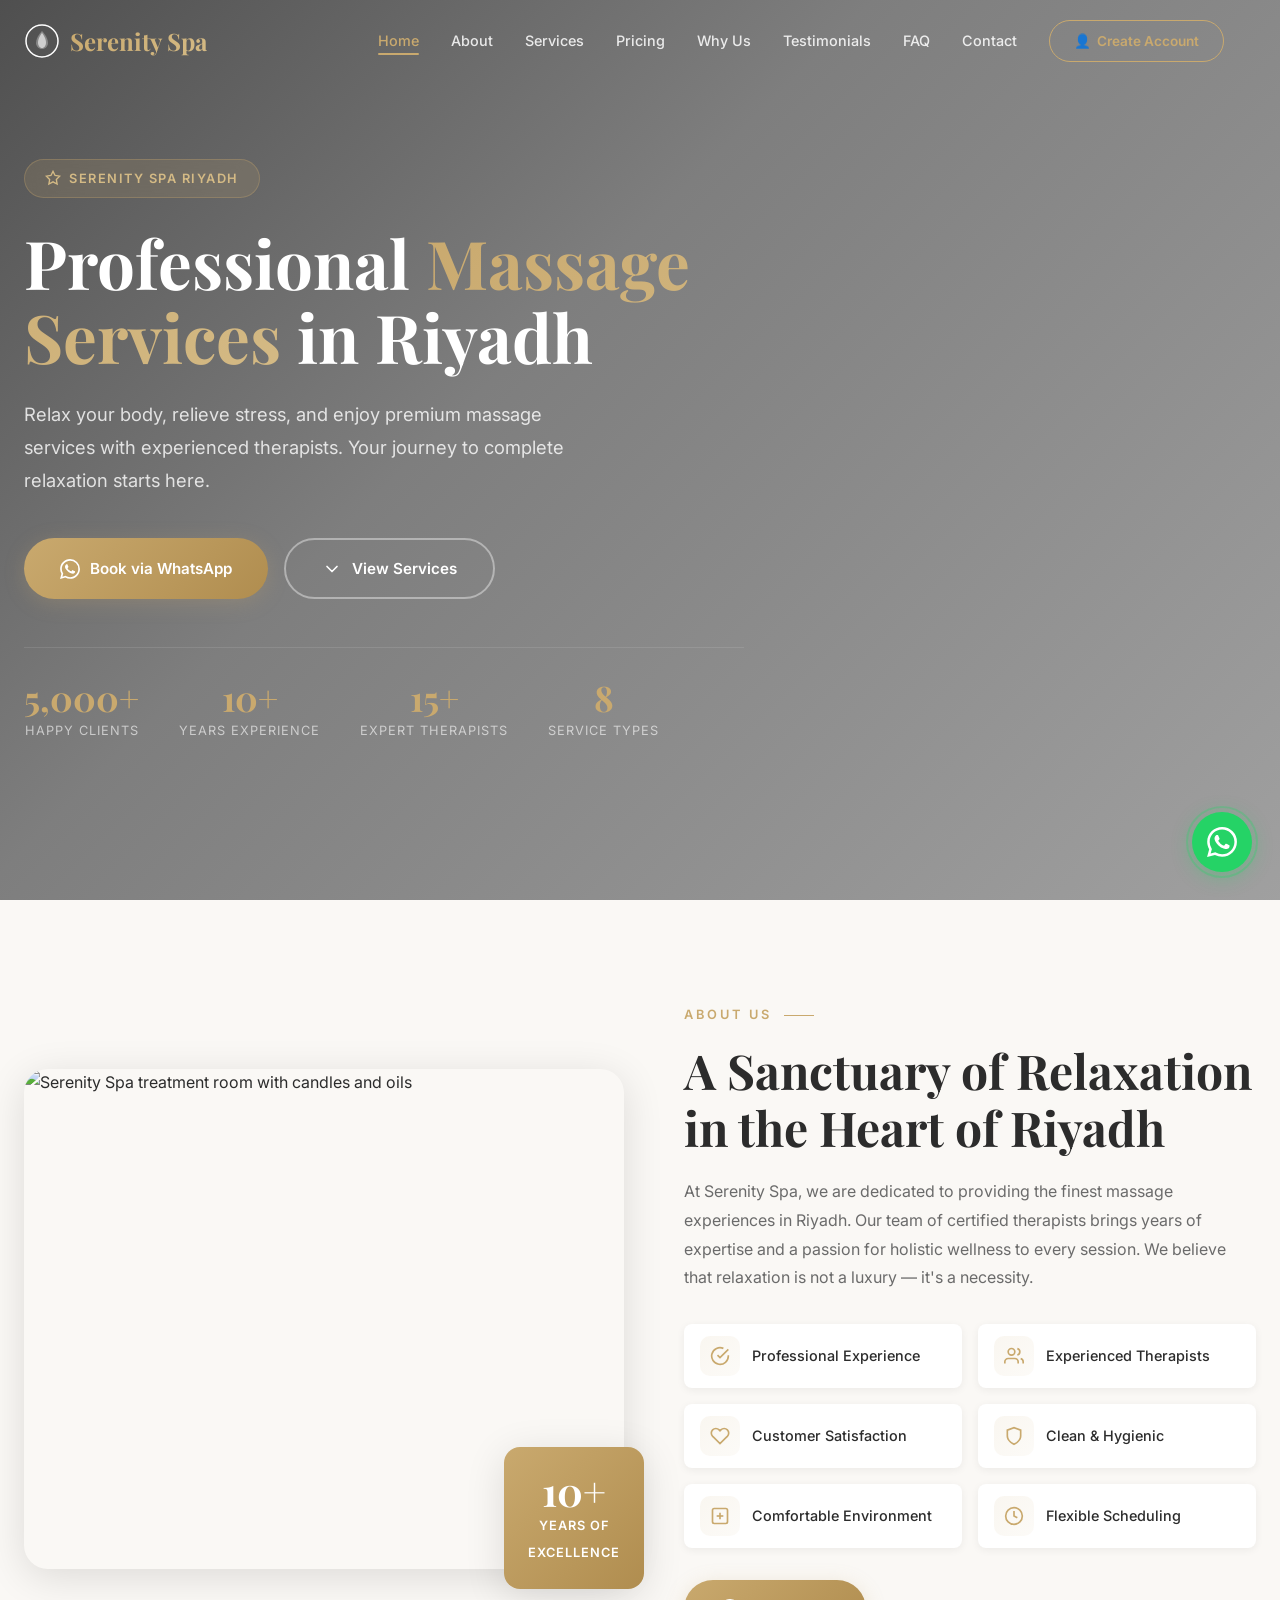
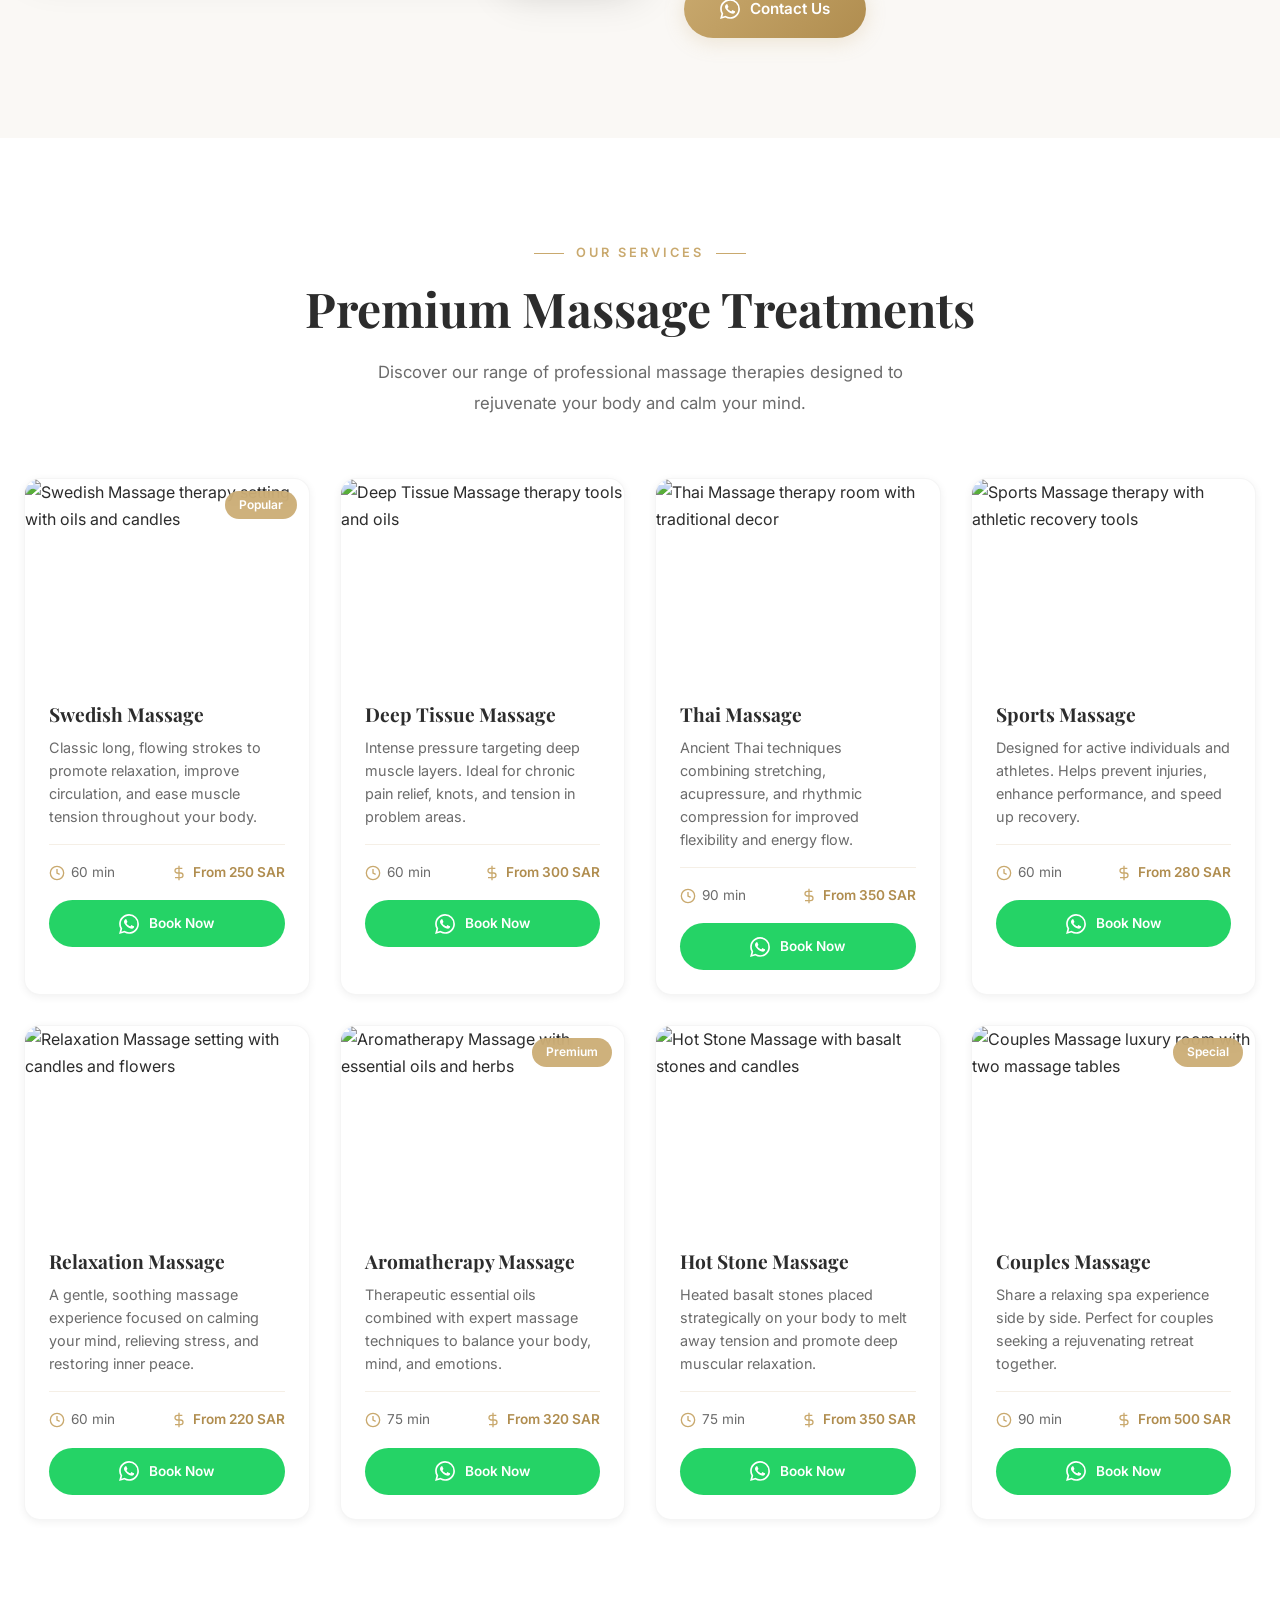
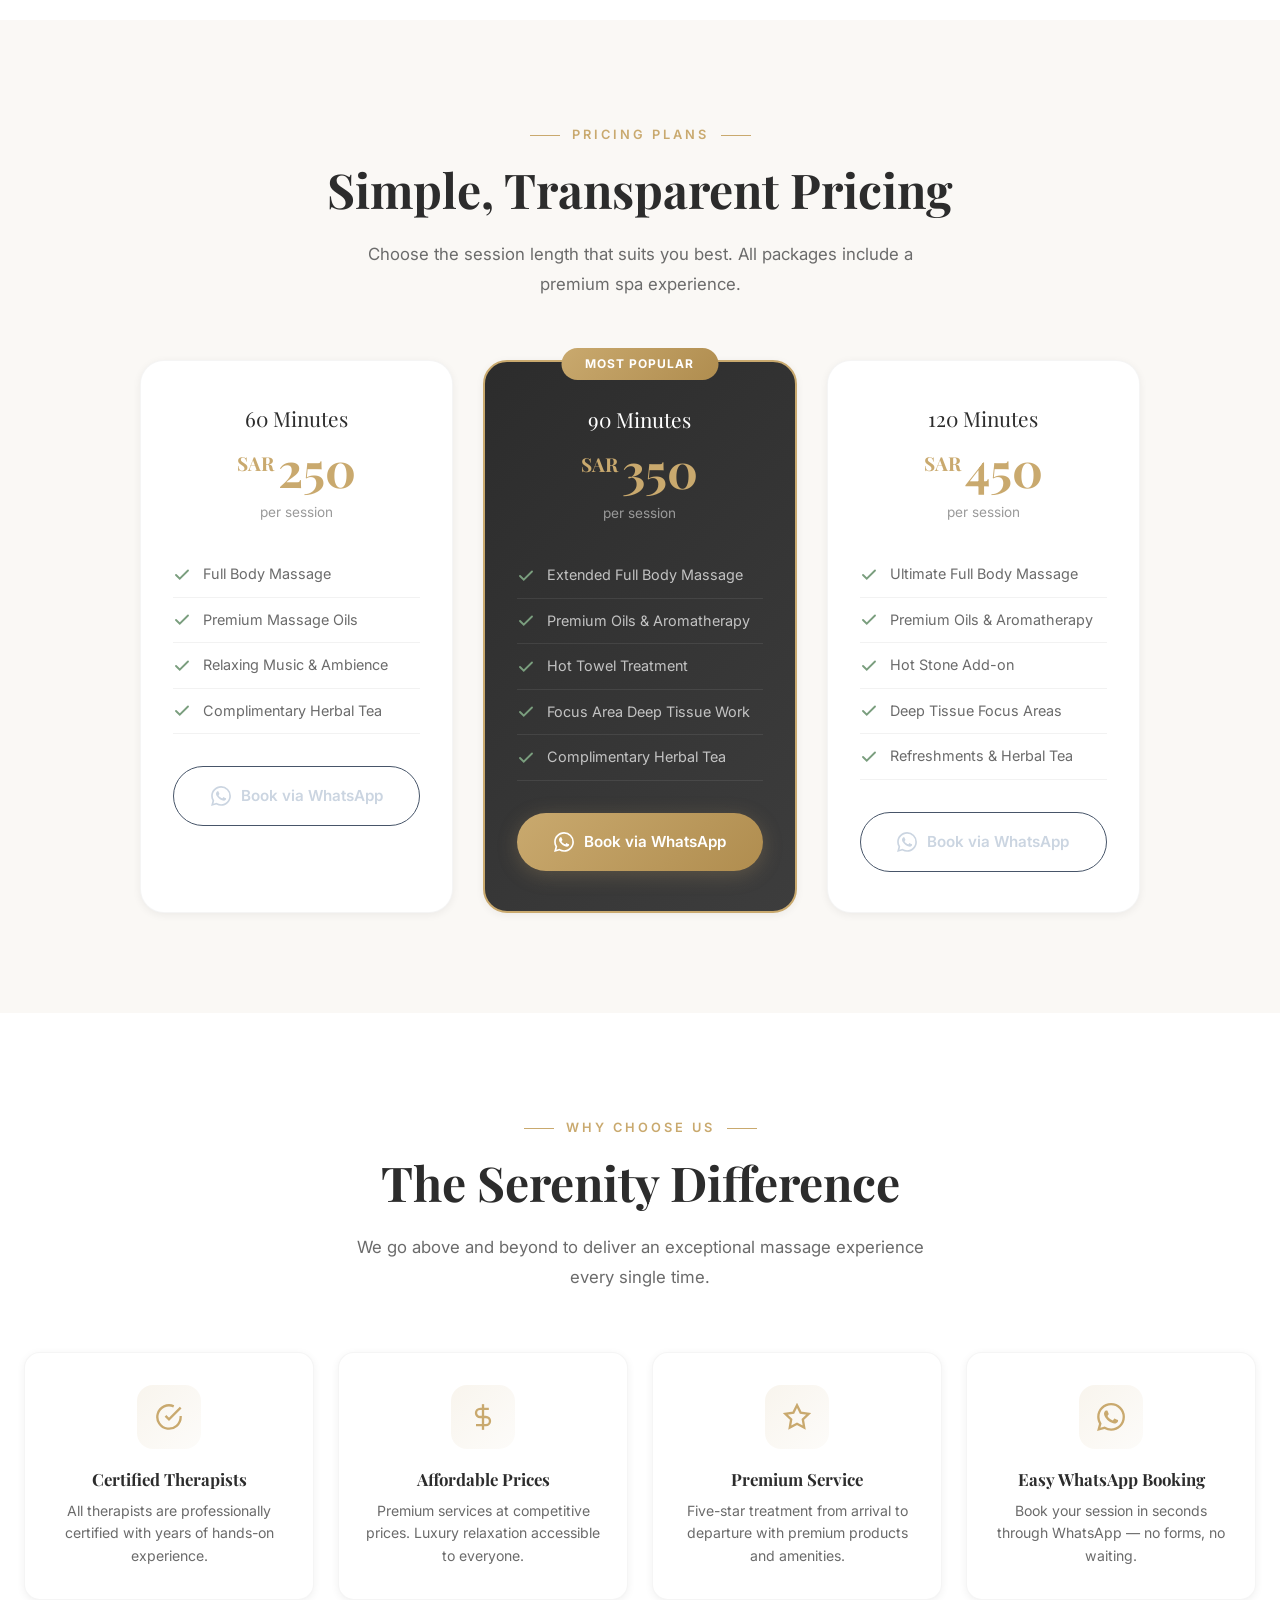
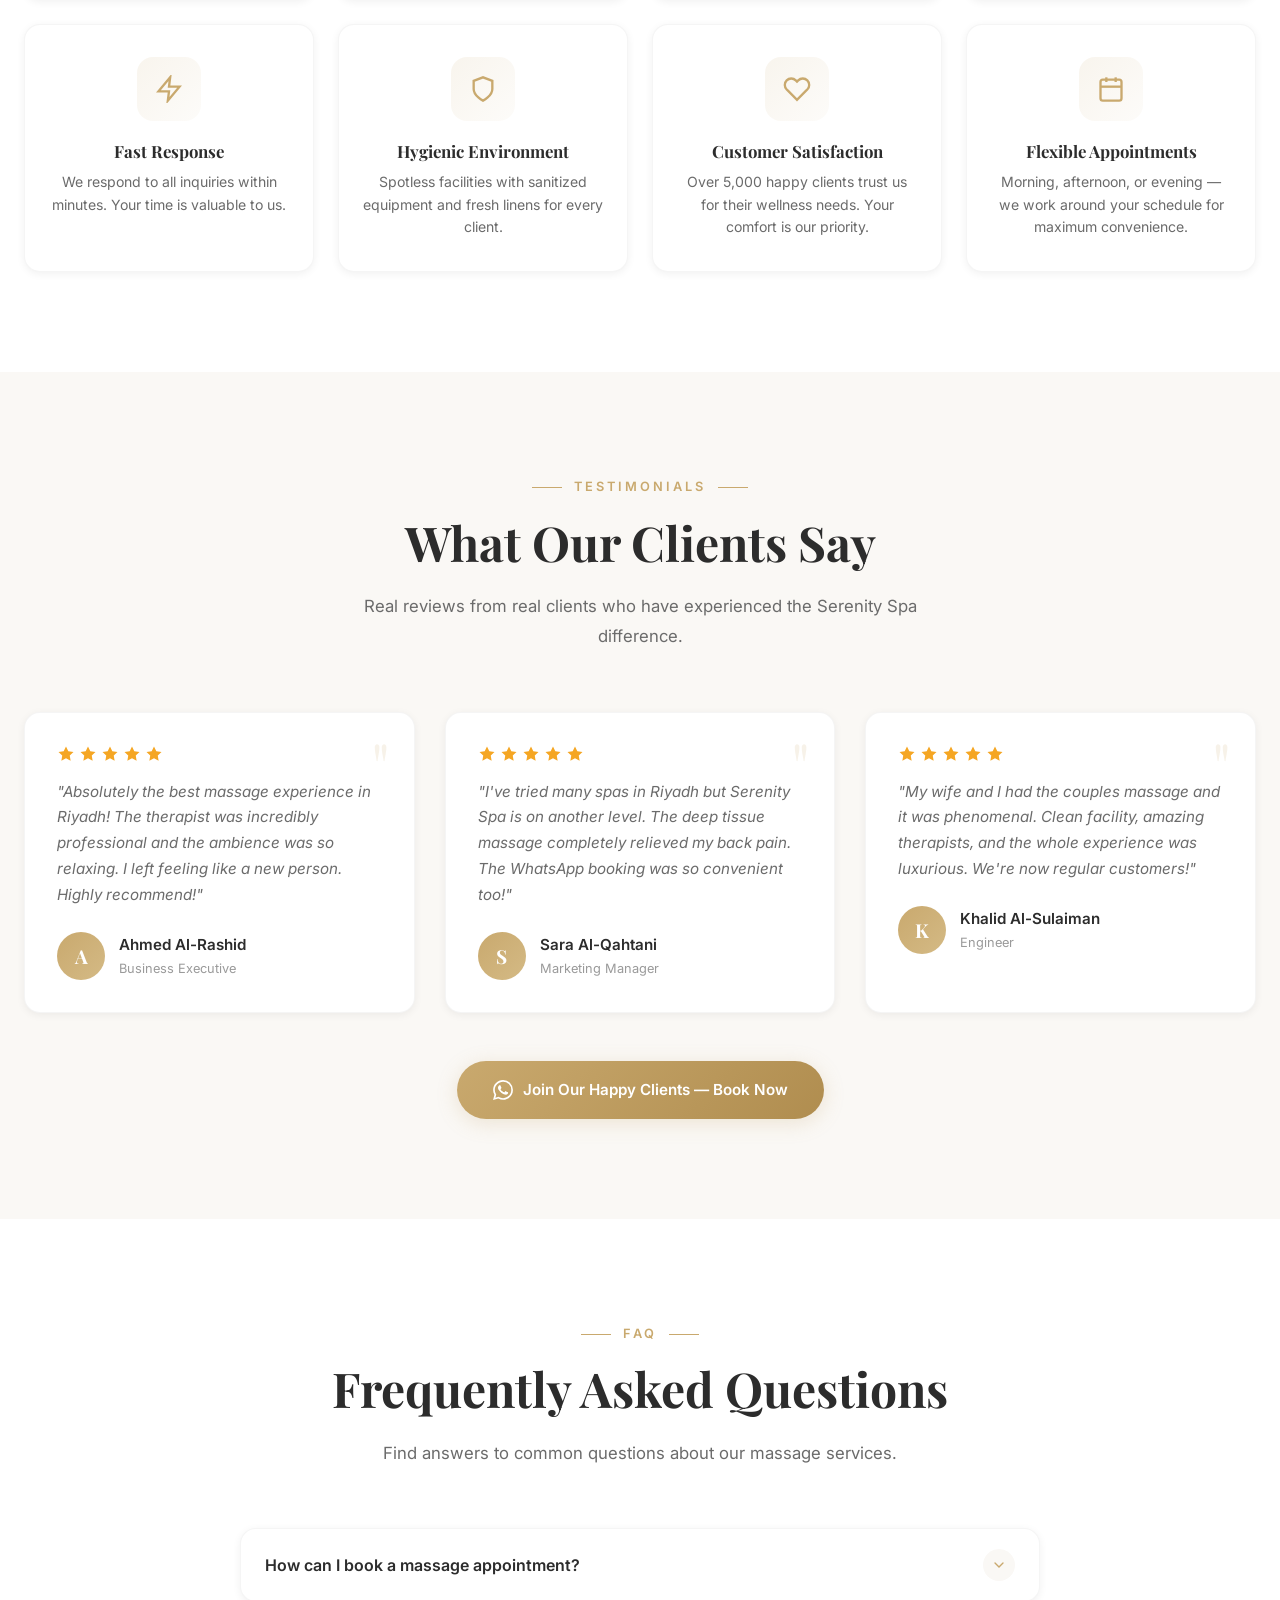
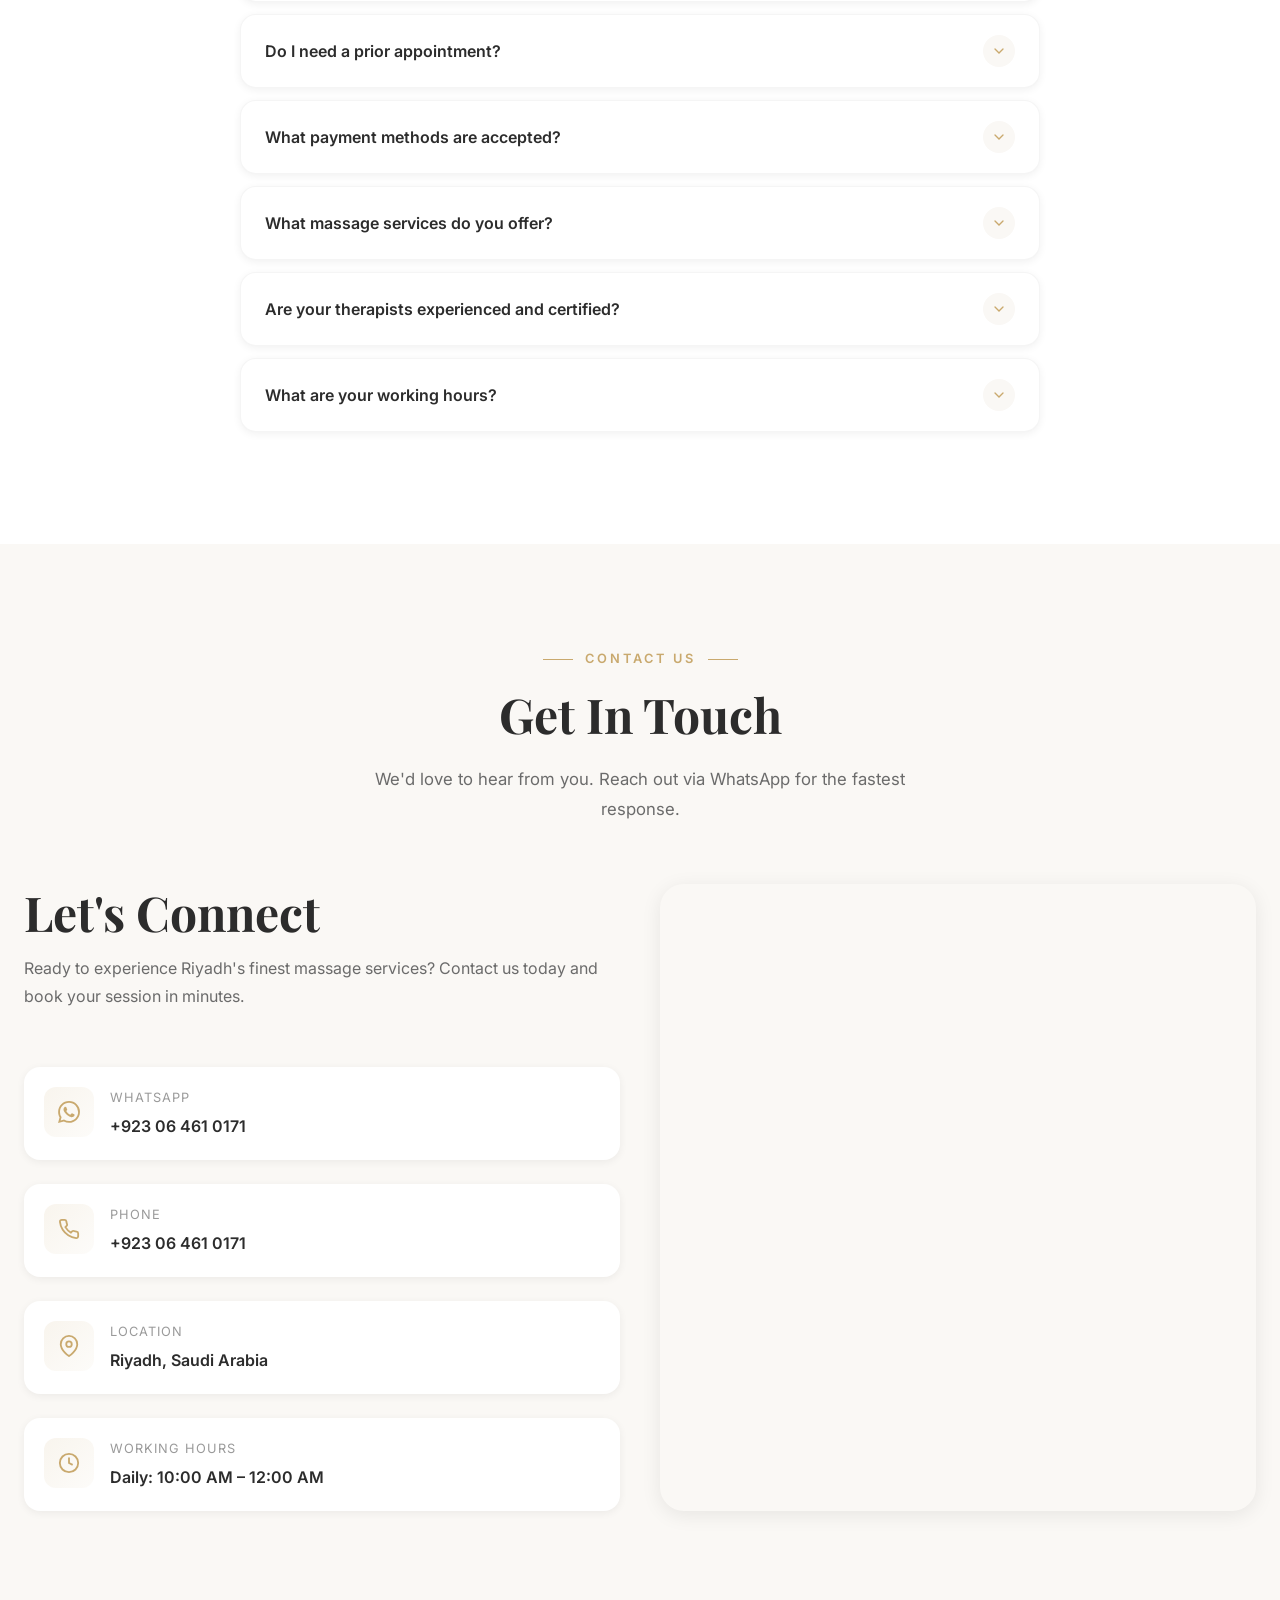
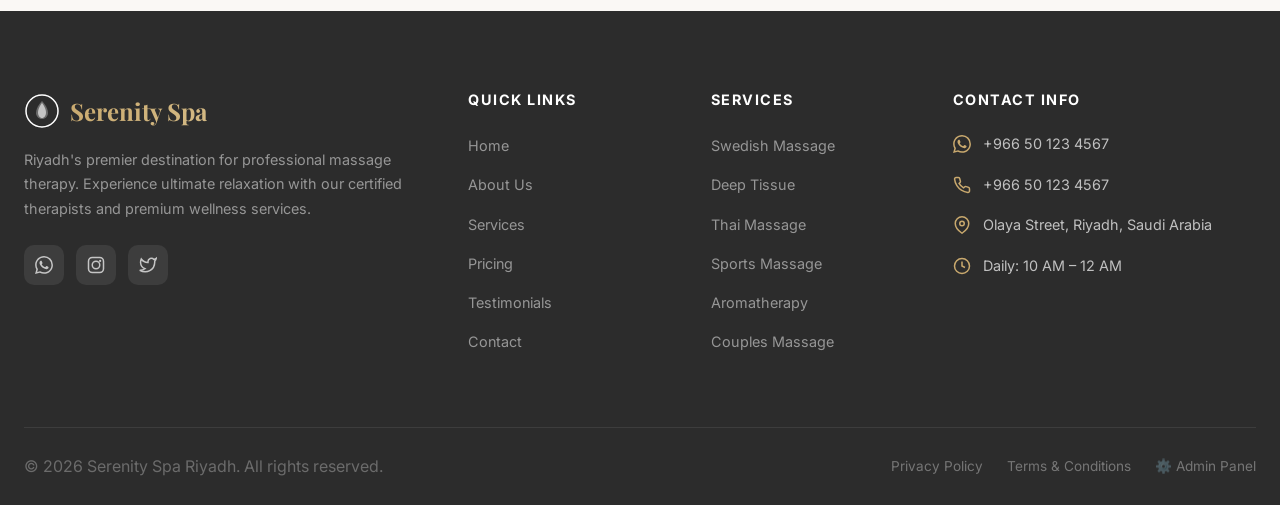
==== index.html @ c0604b89 "first upload uploading first test for testing link" ====
<!DOCTYPE html>
<html lang="en">

<head>
  <meta charset="UTF-8">
  <meta name="viewport" content="width=device-width, initial-scale=1.0">
  <meta name="description"
    content="Premium professional massage services in Riyadh, Saudi Arabia. Swedish, Deep Tissue, Thai, Sports & more. Certified therapists, hygienic environment. Book via WhatsApp today!">
  <meta name="keywords"
    content="massage Riyadh, spa Riyadh, Swedish massage, deep tissue massage, Thai massage, sports massage, relaxation massage, aromatherapy, hot stone massage, couples massage, Saudi Arabia">
  <meta name="author" content="Serenity Spa Riyadh">
  <meta name="robots" content="index, follow">

  <!-- Search Engine & Verification -->
  <meta name="google-site-verification" content="" id="gsc-meta">
  <link rel="canonical" href="https://serenityspariyadh.com/">

  <!-- Open Graph -->
  <meta property="og:title" content="Serenity Spa — Premium Massage Services in Riyadh">
  <meta property="og:description"
    content="Relax your body, relieve stress, and enjoy premium massage services with experienced therapists in Riyadh.">
  <meta property="og:type" content="website">
  <meta property="og:locale" content="en_SA">

  <title>Serenity Spa — Premium Massage Services in Riyadh, Saudi Arabia</title>

  <!-- Schema.org JSON-LD Structured Data for Local SEO -->
  <script type="application/ld+json" id="schema-json">
  {
    "@context": "https://schema.org",
    "@type": "DaySpa",
    "name": "Serenity Spa Riyadh",
    "image": "https://serenityspariyadh.com/images/hero-bg.png",
    "description": "Premium professional massage services in Riyadh, Saudi Arabia. Certified therapists, hygienic environment.",
    "address": {
      "@type": "PostalAddress",
      "addressLocality": "Riyadh",
      "addressCountry": "SA"
    },
    "geo": {
      "@type": "GeoCoordinates",
      "latitude": 24.7136,
      "longitude": 46.6753
    },
    "url": "https://serenityspariyadh.com",
    "telephone": "+966501234567",
    "priceRange": "$$",
    "openingHoursSpecification": [
      {
        "@type": "OpeningHoursSpecification",
        "dayOfWeek": ["Monday", "Tuesday", "Wednesday", "Thursday", "Friday", "Saturday", "Sunday"],
        "opens": "10:00",
        "closes": "00:00"
      }
    ]
  }
  </script>

  <!-- Fonts -->
  <link rel="preconnect" href="https://fonts.googleapis.com">
  <link rel="preconnect" href="https://fonts.gstatic.com" crossorigin>
  <link
    href="https://fonts.googleapis.com/css2?family=Inter:wght@400;500;600;700&family=Playfair+Display:wght@400;500;600;700&display=swap"
    rel="stylesheet">

  <!-- Stylesheet -->
  <link rel="stylesheet" href="styles.css">
</head>

<body>

  <!-- Side Floating Promo Banner Widget -->
  <div class="side-promo-banner" id="promo-banner" style="display: none;">
    <button class="side-promo-close" id="promo-banner-close" aria-label="Dismiss banner">&times;</button>
    <div class="side-promo-badge">🔥 Limited Offer</div>
    <p id="promo-banner-text">🎉 Special Offer: Book today and get 20% OFF on all relaxation packages!</p>
    <a href="https://wa.me/966501234567" target="_blank" rel="noopener" class="btn btn--small btn--whatsapp side-promo-cta">
      Claim Offer via WhatsApp
    </a>
  </div>

  <!-- Page Loader -->
  <div class="page-loader" aria-hidden="true">
    <div class="loader-spinner"></div>
  </div>

  <!-- Navigation -->
  <nav class="navbar" id="navbar" role="navigation" aria-label="Main navigation">
    <div class="container">
      <a href="#home" class="navbar-logo" aria-label="Serenity Spa Home">
        <svg viewBox="0 0 36 36" fill="none" xmlns="http://www.w3.org/2000/svg">
          <circle cx="18" cy="18" r="16" stroke="currentColor" stroke-width="1.5" fill="none" />
          <path d="M18 8C18 8 12 14 12 20C12 23.3 14.7 26 18 26C21.3 26 24 23.3 24 20C24 14 18 8 18 8Z"
            fill="currentColor" opacity="0.3" />
          <path d="M18 10C18 10 14 15 14 19.5C14 22.5 15.8 25 18 25C20.2 25 22 22.5 22 19.5C22 15 18 10 18 10Z"
            fill="currentColor" opacity="0.6" />
        </svg>
        <span>Serenity Spa</span>
      </a>

      <div class="navbar-overlay" id="navbar-overlay"></div>

      <ul class="navbar-menu" id="navbar-menu">
        <li><a href="#home" class="navbar-link active">Home</a></li>
        <li><a href="#about" class="navbar-link">About</a></li>
        <li><a href="#services" class="navbar-link">Services</a></li>
        <li><a href="#pricing" class="navbar-link">Pricing</a></li>
        <li><a href="#why-us" class="navbar-link">Why Us</a></li>
        <li><a href="#testimonials" class="navbar-link">Testimonials</a></li>
        <li><a href="#faq" class="navbar-link">FAQ</a></li>
        <li><a href="#contact" class="navbar-link">Contact</a></li>
        <li>
          <button class="btn btn--outline btn--small navbar-account-btn" id="account-modal-open-btn">
            👤 <span id="account-btn-label">Create Account</span>
          </button>
        </li>
        <li>
          <a href="https://wa.me/966501234567?text=Hello%2C%20I%20would%20like%20to%20book%20a%20massage%20appointment."
            class="btn btn--whatsapp btn--small navbar-cta" target="_blank" rel="noopener">
            <svg viewBox="0 0 24 24" fill="currentColor">
              <path
                d="M17.472 14.382c-.297-.149-1.758-.867-2.03-.967-.273-.099-.471-.148-.67.15-.197.297-.767.966-.94 1.164-.173.199-.347.223-.644.075-.297-.15-1.255-.463-2.39-1.475-.883-.788-1.48-1.761-1.653-2.059-.173-.297-.018-.458.13-.606.134-.133.298-.347.446-.52.149-.174.198-.298.298-.497.099-.198.05-.371-.025-.52-.075-.149-.669-1.612-.916-2.207-.242-.579-.487-.5-.669-.51-.173-.008-.371-.01-.57-.01-.198 0-.52.074-.792.372-.272.297-1.04 1.016-1.04 2.479 0 1.462 1.065 2.875 1.213 3.074.149.198 2.096 3.2 5.077 4.487.709.306 1.262.489 1.694.625.712.227 1.36.195 1.871.118.571-.085 1.758-.719 2.006-1.413.248-.694.248-1.289.173-1.413-.074-.124-.272-.198-.57-.347m-5.421 7.403h-.004a9.87 9.87 0 01-5.031-1.378l-.361-.214-3.741.982.998-3.648-.235-.374a9.86 9.86 0 01-1.51-5.26c.001-5.45 4.436-9.884 9.888-9.884 2.64 0 5.122 1.03 6.988 2.898a9.825 9.825 0 012.893 6.994c-.003 5.45-4.437 9.884-9.885 9.884m8.413-18.297A11.815 11.815 0 0012.05 0C5.495 0 .16 5.335.157 11.892c0 2.096.547 4.142 1.588 5.945L.057 24l6.305-1.654a11.882 11.882 0 005.683 1.448h.005c6.554 0 11.89-5.335 11.893-11.893a11.821 11.821 0 00-3.48-8.413z" />
            </svg>
            Book Now
          </a>
        </li>
      </ul>

      <button class="navbar-toggle" id="navbar-toggle" aria-label="Toggle menu" aria-expanded="false"
        aria-controls="navbar-menu">
        <span></span>
        <span></span>
        <span></span>
      </button>
    </div>
  </nav>

  <!-- Hero Section -->
  <section class="hero" id="home">
    <div class="hero-bg">
      <img src="images/hero-bg.png" alt="Luxurious spa treatment room with warm ambient lighting" width="1920"
        height="1080">
    </div>
    <div class="hero-overlay"></div>
    <div class="container">
      <div class="hero-content">
        <div class="hero-badge">
          <svg viewBox="0 0 24 24" fill="none" stroke="currentColor" stroke-width="2">
            <path
              d="M12 2L15.09 8.26L22 9.27L17 14.14L18.18 21.02L12 17.77L5.82 21.02L7 14.14L2 9.27L8.91 8.26L12 2Z" />
          </svg>
          Riyadh's Premium Spa Experience
        </div>
        <h1 class="hero-title">Professional <span>Massage Services</span> in Riyadh</h1>
        <p class="hero-description">Relax your body, relieve stress, and enjoy premium massage services with experienced
          therapists. Your journey to complete relaxation starts here.</p>
        <div class="hero-buttons">
          <a href="https://wa.me/923064610171?text=Hello%2C%20I%20would%20like%20to%20book%20a%20massage%20appointment."
            class="btn btn--primary" target="_blank" rel="noopener">
            <svg viewBox="0 0 24 24" fill="currentColor">
              <path
                d="M17.472 14.382c-.297-.149-1.758-.867-2.03-.967-.273-.099-.471-.148-.67.15-.197.297-.767.966-.94 1.164-.173.199-.347.223-.644.075-.297-.15-1.255-.463-2.39-1.475-.883-.788-1.48-1.761-1.653-2.059-.173-.297-.018-.458.13-.606.134-.133.298-.347.446-.52.149-.174.198-.298.298-.497.099-.198.05-.371-.025-.52-.075-.149-.669-1.612-.916-2.207-.242-.579-.487-.5-.669-.51-.173-.008-.371-.01-.57-.01-.198 0-.52.074-.792.372-.272.297-1.04 1.016-1.04 2.479 0 1.462 1.065 2.875 1.213 3.074.149.198 2.096 3.2 5.077 4.487.709.306 1.262.489 1.694.625.712.227 1.36.195 1.871.118.571-.085 1.758-.719 2.006-1.413.248-.694.248-1.289.173-1.413-.074-.124-.272-.198-.57-.347m-5.421 7.403h-.004a9.87 9.87 0 01-5.031-1.378l-.361-.214-3.741.982.998-3.648-.235-.374a9.86 9.86 0 01-1.51-5.26c.001-5.45 4.436-9.884 9.888-9.884 2.64 0 5.122 1.03 6.988 2.898a9.825 9.825 0 012.893 6.994c-.003 5.45-4.437 9.884-9.885 9.884m8.413-18.297A11.815 11.815 0 0012.05 0C5.495 0 .16 5.335.157 11.892c0 2.096.547 4.142 1.588 5.945L.057 24l6.305-1.654a11.882 11.882 0 005.683 1.448h.005c6.554 0 11.89-5.335 11.893-11.893a11.821 11.821 0 00-3.48-8.413z" />
            </svg>
            Book via WhatsApp
          </a>
          <a href="#services" class="btn btn--secondary">
            <svg viewBox="0 0 24 24" fill="none" stroke="currentColor" stroke-width="2" stroke-linecap="round"
              stroke-linejoin="round">
              <polyline points="6 9 12 15 18 9" />
            </svg>
            View Services
          </a>
        </div>
        <div class="hero-stats">
          <div class="hero-stat">
            <div class="hero-stat-number" data-target="5000" data-suffix="+">0</div>
            <div class="hero-stat-label">Happy Clients</div>
          </div>
          <div class="hero-stat">
            <div class="hero-stat-number" data-target="10" data-suffix="+">0</div>
            <div class="hero-stat-label">Years Experience</div>
          </div>
          <div class="hero-stat">
            <div class="hero-stat-number" data-target="15" data-suffix="+">0</div>
            <div class="hero-stat-label">Expert Therapists</div>
          </div>
          <div class="hero-stat">
            <div class="hero-stat-number" data-target="8" data-suffix="">0</div>
            <div class="hero-stat-label">Service Types</div>
          </div>
        </div>
      </div>
    </div>
  </section>

  <!-- About Section -->
  <section class="section section--cream" id="about">
    <div class="container">
      <div class="about-grid">
        <div class="about-image-wrapper reveal-left">
          <div class="about-image">
            <img src="images/about.png" alt="Serenity Spa treatment room with candles and oils" width="600" height="500"
              loading="lazy">
          </div>
          <div class="about-experience-badge">
            <span class="number">10+</span>
            <span class="text">Years of<br>Excellence</span>
          </div>
        </div>
        <div class="about-content reveal-right">
          <span class="section-label">About Us</span>
          <h2 class="section-title">A Sanctuary of Relaxation in the Heart of Riyadh</h2>
          <p class="about-text">At Serenity Spa, we are dedicated to providing the finest massage experiences in Riyadh.
            Our team of certified therapists brings years of expertise and a passion for holistic wellness to every
            session. We believe that relaxation is not a luxury — it's a necessity.</p>
          <div class="about-features">
            <div class="about-feature">
              <div class="about-feature-icon">
                <svg viewBox="0 0 24 24" fill="none" stroke="currentColor" stroke-width="2">
                  <path d="M22 11.08V12a10 10 0 11-5.93-9.14" />
                  <polyline points="22 4 12 14.01 9 11.01" />
                </svg>
              </div>
              <span>Professional Experience</span>
            </div>
            <div class="about-feature">
              <div class="about-feature-icon">
                <svg viewBox="0 0 24 24" fill="none" stroke="currentColor" stroke-width="2">
                  <path d="M17 21v-2a4 4 0 00-4-4H5a4 4 0 00-4 4v2" />
                  <circle cx="9" cy="7" r="4" />
                  <path d="M23 21v-2a4 4 0 00-3-3.87" />
                  <path d="M16 3.13a4 4 0 010 7.75" />
                </svg>
              </div>
              <span>Experienced Therapists</span>
            </div>
            <div class="about-feature">
              <div class="about-feature-icon">
                <svg viewBox="0 0 24 24" fill="none" stroke="currentColor" stroke-width="2">
                  <path
                    d="M20.84 4.61a5.5 5.5 0 00-7.78 0L12 5.67l-1.06-1.06a5.5 5.5 0 00-7.78 7.78l1.06 1.06L12 21.23l7.78-7.78 1.06-1.06a5.5 5.5 0 000-7.78z" />
                </svg>
              </div>
              <span>Customer Satisfaction</span>
            </div>
            <div class="about-feature">
              <div class="about-feature-icon">
                <svg viewBox="0 0 24 24" fill="none" stroke="currentColor" stroke-width="2">
                  <path d="M12 22s8-4 8-10V5l-8-3-8 3v7c0 6 8 10 8 10z" />
                </svg>
              </div>
              <span>Clean & Hygienic</span>
            </div>
            <div class="about-feature">
              <div class="about-feature-icon">
                <svg viewBox="0 0 24 24" fill="none" stroke="currentColor" stroke-width="2">
                  <rect x="3" y="3" width="18" height="18" rx="2" />
                  <path d="M12 8v8" />
                  <path d="M8 12h8" />
                </svg>
              </div>
              <span>Comfortable Environment</span>
            </div>
            <div class="about-feature">
              <div class="about-feature-icon">
                <svg viewBox="0 0 24 24" fill="none" stroke="currentColor" stroke-width="2">
                  <circle cx="12" cy="12" r="10" />
                  <polyline points="12 6 12 12 16 14" />
                </svg>
              </div>
              <span>Flexible Scheduling</span>
            </div>
          </div>
          <a href="https://wa.me/923064610171?text=Hello%2C%20I%20would%20like%20to%20learn%20more%20about%20your%20services."
            class="btn btn--primary" target="_blank" rel="noopener">
            <svg viewBox="0 0 24 24" fill="currentColor">
              <path
                d="M17.472 14.382c-.297-.149-1.758-.867-2.03-.967-.273-.099-.471-.148-.67.15-.197.297-.767.966-.94 1.164-.173.199-.347.223-.644.075-.297-.15-1.255-.463-2.39-1.475-.883-.788-1.48-1.761-1.653-2.059-.173-.297-.018-.458.13-.606.134-.133.298-.347.446-.52.149-.174.198-.298.298-.497.099-.198.05-.371-.025-.52-.075-.149-.669-1.612-.916-2.207-.242-.579-.487-.5-.669-.51-.173-.008-.371-.01-.57-.01-.198 0-.52.074-.792.372-.272.297-1.04 1.016-1.04 2.479 0 1.462 1.065 2.875 1.213 3.074.149.198 2.096 3.2 5.077 4.487.709.306 1.262.489 1.694.625.712.227 1.36.195 1.871.118.571-.085 1.758-.719 2.006-1.413.248-.694.248-1.289.173-1.413-.074-.124-.272-.198-.57-.347m-5.421 7.403h-.004a9.87 9.87 0 01-5.031-1.378l-.361-.214-3.741.982.998-3.648-.235-.374a9.86 9.86 0 01-1.51-5.26c.001-5.45 4.436-9.884 9.888-9.884 2.64 0 5.122 1.03 6.988 2.898a9.825 9.825 0 012.893 6.994c-.003 5.45-4.437 9.884-9.885 9.884m8.413-18.297A11.815 11.815 0 0012.05 0C5.495 0 .16 5.335.157 11.892c0 2.096.547 4.142 1.588 5.945L.057 24l6.305-1.654a11.882 11.882 0 005.683 1.448h.005c6.554 0 11.89-5.335 11.893-11.893a11.821 11.821 0 00-3.48-8.413z" />
            </svg>
            Contact Us
          </a>
        </div>
      </div>
    </div>
  </section>

  <!-- Services Section -->
  <section class="section" id="services">
    <div class="container">
      <div class="section-header reveal">
        <span class="section-label">Our Services</span>
        <h2 class="section-title">Premium Massage Treatments</h2>
        <p class="section-subtitle">Discover our range of professional massage therapies designed to rejuvenate your
          body and calm your mind.</p>
      </div>

      <div class="services-grid">
        <!-- Swedish Massage -->
        <div class="service-card reveal" data-delay="0">
          <div class="service-card-image">
            <img src="images/swedish.png" alt="Swedish Massage therapy setting with oils and candles" width="400"
              height="200" loading="lazy" data-service-img="swedish">
            <span class="service-card-badge">Popular</span>
          </div>
          <div class="service-card-body">
            <h3 class="service-card-title">Swedish Massage</h3>
            <p class="service-card-desc">Classic long, flowing strokes to promote relaxation, improve circulation, and
              ease muscle tension throughout your body.</p>
            <div class="service-card-meta">
              <span class="service-card-duration">
                <svg viewBox="0 0 24 24" fill="none" stroke="currentColor" stroke-width="2">
                  <circle cx="12" cy="12" r="10" />
                  <polyline points="12 6 12 12 16 14" />
                </svg>
                60 min
              </span>
              <span class="service-card-price">
                <svg viewBox="0 0 24 24" fill="none" stroke="currentColor" stroke-width="2">
                  <line x1="12" y1="1" x2="12" y2="23" />
                  <path d="M17 5H9.5a3.5 3.5 0 000 7h5a3.5 3.5 0 010 7H6" />
                </svg>
                From 250 SAR
              </span>
            </div>
            <a href="https://wa.me/923064610171?text=Hello%2C%20I%20would%20like%20to%20book%20a%20Swedish%20Massage."
              class="btn btn--whatsapp btn--small" target="_blank" rel="noopener">
              <svg viewBox="0 0 24 24" fill="currentColor" width="18" height="18">
                <path
                  d="M17.472 14.382c-.297-.149-1.758-.867-2.03-.967-.273-.099-.471-.148-.67.15-.197.297-.767.966-.94 1.164-.173.199-.347.223-.644.075-.297-.15-1.255-.463-2.39-1.475-.883-.788-1.48-1.761-1.653-2.059-.173-.297-.018-.458.13-.606.134-.133.298-.347.446-.52.149-.174.198-.298.298-.497.099-.198.05-.371-.025-.52-.075-.149-.669-1.612-.916-2.207-.242-.579-.487-.5-.669-.51-.173-.008-.371-.01-.57-.01-.198 0-.52.074-.792.372-.272.297-1.04 1.016-1.04 2.479 0 1.462 1.065 2.875 1.213 3.074.149.198 2.096 3.2 5.077 4.487.709.306 1.262.489 1.694.625.712.227 1.36.195 1.871.118.571-.085 1.758-.719 2.006-1.413.248-.694.248-1.289.173-1.413-.074-.124-.272-.198-.57-.347m-5.421 7.403h-.004a9.87 9.87 0 01-5.031-1.378l-.361-.214-3.741.982.998-3.648-.235-.374a9.86 9.86 0 01-1.51-5.26c.001-5.45 4.436-9.884 9.888-9.884 2.64 0 5.122 1.03 6.988 2.898a9.825 9.825 0 012.893 6.994c-.003 5.45-4.437 9.884-9.885 9.884m8.413-18.297A11.815 11.815 0 0012.05 0C5.495 0 .16 5.335.157 11.892c0 2.096.547 4.142 1.588 5.945L.057 24l6.305-1.654a11.882 11.882 0 005.683 1.448h.005c6.554 0 11.89-5.335 11.893-11.893a11.821 11.821 0 00-3.48-8.413z" />
              </svg>
              Book Now
            </a>
          </div>
        </div>

        <!-- Deep Tissue Massage -->
        <div class="service-card reveal" data-delay="100">
          <div class="service-card-image">
            <img src="images/deep-tissue.png" alt="Deep Tissue Massage therapy tools and oils" width="400" height="200"
              loading="lazy" data-service-img="deeptissue">
          </div>
          <div class="service-card-body">
            <h3 class="service-card-title">Deep Tissue Massage</h3>
            <p class="service-card-desc">Intense pressure targeting deep muscle layers. Ideal for chronic pain relief,
              knots, and tension in problem areas.</p>
            <div class="service-card-meta">
              <span class="service-card-duration">
                <svg viewBox="0 0 24 24" fill="none" stroke="currentColor" stroke-width="2">
                  <circle cx="12" cy="12" r="10" />
                  <polyline points="12 6 12 12 16 14" />
                </svg>
                60 min
              </span>
              <span class="service-card-price">
                <svg viewBox="0 0 24 24" fill="none" stroke="currentColor" stroke-width="2">
                  <line x1="12" y1="1" x2="12" y2="23" />
                  <path d="M17 5H9.5a3.5 3.5 0 000 7h5a3.5 3.5 0 010 7H6" />
                </svg>
                From 300 SAR
              </span>
            </div>
            <a href="https://wa.me/923064610171?text=Hello%2C%20I%20would%20like%20to%20book%20a%20Deep%20Tissue%20Massage."
              class="btn btn--whatsapp btn--small" target="_blank" rel="noopener">
              <svg viewBox="0 0 24 24" fill="currentColor">
                <path
                  d="M17.472 14.382c-.297-.149-1.758-.867-2.03-.967-.273-.099-.471-.148-.67.15-.197.297-.767.966-.94 1.164-.173.199-.347.223-.644.075-.297-.15-1.255-.463-2.39-1.475-.883-.788-1.48-1.761-1.653-2.059-.173-.297-.018-.458.13-.606.134-.133.298-.347.446-.52.149-.174.198-.298.298-.497.099-.198.05-.371-.025-.52-.075-.149-.669-1.612-.916-2.207-.242-.579-.487-.5-.669-.51-.173-.008-.371-.01-.57-.01-.198 0-.52.074-.792.372-.272.297-1.04 1.016-1.04 2.479 0 1.462 1.065 2.875 1.213 3.074.149.198 2.096 3.2 5.077 4.487.709.306 1.262.489 1.694.625.712.227 1.36.195 1.871.118.571-.085 1.758-.719 2.006-1.413.248-.694.248-1.289.173-1.413-.074-.124-.272-.198-.57-.347m-5.421 7.403h-.004a9.87 9.87 0 01-5.031-1.378l-.361-.214-3.741.982.998-3.648-.235-.374a9.86 9.86 0 01-1.51-5.26c.001-5.45 4.436-9.884 9.888-9.884 2.64 0 5.122 1.03 6.988 2.898a9.825 9.825 0 012.893 6.994c-.003 5.45-4.437 9.884-9.885 9.884m8.413-18.297A11.815 11.815 0 0012.05 0C5.495 0 .16 5.335.157 11.892c0 2.096.547 4.142 1.588 5.945L.057 24l6.305-1.654a11.882 11.882 0 005.683 1.448h.005c6.554 0 11.89-5.335 11.893-11.893a11.821 11.821 0 00-3.48-8.413z" />
              </svg>
              Book Now
            </a>
          </div>
        </div>

        <!-- Thai Massage -->
        <div class="service-card reveal" data-delay="200">
          <div class="service-card-image">
            <img src="images/thai.png" alt="Thai Massage therapy room with traditional decor" width="400" height="200"
              loading="lazy" data-service-img="thai">
          </div>
          <div class="service-card-body">
            <h3 class="service-card-title">Thai Massage</h3>
            <p class="service-card-desc">Ancient Thai techniques combining stretching, acupressure, and rhythmic
              compression for improved flexibility and energy flow.</p>
            <div class="service-card-meta">
              <span class="service-card-duration">
                <svg viewBox="0 0 24 24" fill="none" stroke="currentColor" stroke-width="2">
                  <circle cx="12" cy="12" r="10" />
                  <polyline points="12 6 12 12 16 14" />
                </svg>
                90 min
              </span>
              <span class="service-card-price">
                <svg viewBox="0 0 24 24" fill="none" stroke="currentColor" stroke-width="2">
                  <line x1="12" y1="1" x2="12" y2="23" />
                  <path d="M17 5H9.5a3.5 3.5 0 000 7h5a3.5 3.5 0 010 7H6" />
                </svg>
                From 350 SAR
              </span>
            </div>
            <a href="https://wa.me/923064610171?text=Hello%2C%20I%20would%20like%20to%20book%20a%20Thai%20Massage."
              class="btn btn--whatsapp btn--small" target="_blank" rel="noopener">
              <svg viewBox="0 0 24 24" fill="currentColor">
                <path
                  d="M17.472 14.382c-.297-.149-1.758-.867-2.03-.967-.273-.099-.471-.148-.67.15-.197.297-.767.966-.94 1.164-.173.199-.347.223-.644.075-.297-.15-1.255-.463-2.39-1.475-.883-.788-1.48-1.761-1.653-2.059-.173-.297-.018-.458.13-.606.134-.133.298-.347.446-.52.149-.174.198-.298.298-.497.099-.198.05-.371-.025-.52-.075-.149-.669-1.612-.916-2.207-.242-.579-.487-.5-.669-.51-.173-.008-.371-.01-.57-.01-.198 0-.52.074-.792.372-.272.297-1.04 1.016-1.04 2.479 0 1.462 1.065 2.875 1.213 3.074.149.198 2.096 3.2 5.077 4.487.709.306 1.262.489 1.694.625.712.227 1.36.195 1.871.118.571-.085 1.758-.719 2.006-1.413.248-.694.248-1.289.173-1.413-.074-.124-.272-.198-.57-.347m-5.421 7.403h-.004a9.87 9.87 0 01-5.031-1.378l-.361-.214-3.741.982.998-3.648-.235-.374a9.86 9.86 0 01-1.51-5.26c.001-5.45 4.436-9.884 9.888-9.884 2.64 0 5.122 1.03 6.988 2.898a9.825 9.825 0 012.893 6.994c-.003 5.45-4.437 9.884-9.885 9.884m8.413-18.297A11.815 11.815 0 0012.05 0C5.495 0 .16 5.335.157 11.892c0 2.096.547 4.142 1.588 5.945L.057 24l6.305-1.654a11.882 11.882 0 005.683 1.448h.005c6.554 0 11.89-5.335 11.893-11.893a11.821 11.821 0 00-3.48-8.413z" />
              </svg>
              Book Now
            </a>
          </div>
        </div>

        <!-- Sports Massage -->
        <div class="service-card reveal" data-delay="0">
          <div class="service-card-image">
            <img src="images/sports.png" alt="Sports Massage therapy with athletic recovery tools" width="400"
              height="200" loading="lazy" data-service-img="sports">
          </div>
          <div class="service-card-body">
            <h3 class="service-card-title">Sports Massage</h3>
            <p class="service-card-desc">Designed for active individuals and athletes. Helps prevent injuries, enhance
              performance, and speed up recovery.</p>
            <div class="service-card-meta">
              <span class="service-card-duration">
                <svg viewBox="0 0 24 24" fill="none" stroke="currentColor" stroke-width="2">
                  <circle cx="12" cy="12" r="10" />
                  <polyline points="12 6 12 12 16 14" />
                </svg>
                60 min
              </span>
              <span class="service-card-price">
                <svg viewBox="0 0 24 24" fill="none" stroke="currentColor" stroke-width="2">
                  <line x1="12" y1="1" x2="12" y2="23" />
                  <path d="M17 5H9.5a3.5 3.5 0 000 7h5a3.5 3.5 0 010 7H6" />
                </svg>
                From 280 SAR
              </span>
            </div>
            <a href="https://wa.me/923064610171?text=Hello%2C%20I%20would%20like%20to%20book%20a%20Sports%20Massage."
              class="btn btn--whatsapp btn--small" target="_blank" rel="noopener">
              <svg viewBox="0 0 24 24" fill="currentColor">
                <path
                  d="M17.472 14.382c-.297-.149-1.758-.867-2.03-.967-.273-.099-.471-.148-.67.15-.197.297-.767.966-.94 1.164-.173.199-.347.223-.644.075-.297-.15-1.255-.463-2.39-1.475-.883-.788-1.48-1.761-1.653-2.059-.173-.297-.018-.458.13-.606.134-.133.298-.347.446-.52.149-.174.198-.298.298-.497.099-.198.05-.371-.025-.52-.075-.149-.669-1.612-.916-2.207-.242-.579-.487-.5-.669-.51-.173-.008-.371-.01-.57-.01-.198 0-.52.074-.792.372-.272.297-1.04 1.016-1.04 2.479 0 1.462 1.065 2.875 1.213 3.074.149.198 2.096 3.2 5.077 4.487.709.306 1.262.489 1.694.625.712.227 1.36.195 1.871.118.571-.085 1.758-.719 2.006-1.413.248-.694.248-1.289.173-1.413-.074-.124-.272-.198-.57-.347m-5.421 7.403h-.004a9.87 9.87 0 01-5.031-1.378l-.361-.214-3.741.982.998-3.648-.235-.374a9.86 9.86 0 01-1.51-5.26c.001-5.45 4.436-9.884 9.888-9.884 2.64 0 5.122 1.03 6.988 2.898a9.825 9.825 0 012.893 6.994c-.003 5.45-4.437 9.884-9.885 9.884m8.413-18.297A11.815 11.815 0 0012.05 0C5.495 0 .16 5.335.157 11.892c0 2.096.547 4.142 1.588 5.945L.057 24l6.305-1.654a11.882 11.882 0 005.683 1.448h.005c6.554 0 11.89-5.335 11.893-11.893a11.821 11.821 0 00-3.48-8.413z" />
              </svg>
              Book Now
            </a>
          </div>
        </div>

        <!-- Relaxation Massage -->
        <div class="service-card reveal" data-delay="100">
          <div class="service-card-image">
            <img src="images/relaxation.png" alt="Relaxation Massage setting with candles and flowers" width="400"
              height="200" loading="lazy">
          </div>
          <div class="service-card-body">
            <h3 class="service-card-title">Relaxation Massage</h3>
            <p class="service-card-desc">A gentle, soothing massage experience focused on calming your mind, relieving
              stress, and restoring inner peace.</p>
            <div class="service-card-meta">
              <span class="service-card-duration">
                <svg viewBox="0 0 24 24" fill="none" stroke="currentColor" stroke-width="2">
                  <circle cx="12" cy="12" r="10" />
                  <polyline points="12 6 12 12 16 14" />
                </svg>
                60 min
              </span>
              <span class="service-card-price">
                <svg viewBox="0 0 24 24" fill="none" stroke="currentColor" stroke-width="2">
                  <line x1="12" y1="1" x2="12" y2="23" />
                  <path d="M17 5H9.5a3.5 3.5 0 000 7h5a3.5 3.5 0 010 7H6" />
                </svg>
                From 220 SAR
              </span>
            </div>
            <a href="https://wa.me/923064610171?text=Hello%2C%20I%20would%20like%20to%20book%20a%20Relaxation%20Massage."
              class="btn btn--whatsapp btn--small" target="_blank" rel="noopener">
              <svg viewBox="0 0 24 24" fill="currentColor">
                <path
                  d="M17.472 14.382c-.297-.149-1.758-.867-2.03-.967-.273-.099-.471-.148-.67.15-.197.297-.767.966-.94 1.164-.173.199-.347.223-.644.075-.297-.15-1.255-.463-2.39-1.475-.883-.788-1.48-1.761-1.653-2.059-.173-.297-.018-.458.13-.606.134-.133.298-.347.446-.52.149-.174.198-.298.298-.497.099-.198.05-.371-.025-.52-.075-.149-.669-1.612-.916-2.207-.242-.579-.487-.5-.669-.51-.173-.008-.371-.01-.57-.01-.198 0-.52.074-.792.372-.272.297-1.04 1.016-1.04 2.479 0 1.462 1.065 2.875 1.213 3.074.149.198 2.096 3.2 5.077 4.487.709.306 1.262.489 1.694.625.712.227 1.36.195 1.871.118.571-.085 1.758-.719 2.006-1.413.248-.694.248-1.289.173-1.413-.074-.124-.272-.198-.57-.347m-5.421 7.403h-.004a9.87 9.87 0 01-5.031-1.378l-.361-.214-3.741.982.998-3.648-.235-.374a9.86 9.86 0 01-1.51-5.26c.001-5.45 4.436-9.884 9.888-9.884 2.64 0 5.122 1.03 6.988 2.898a9.825 9.825 0 012.893 6.994c-.003 5.45-4.437 9.884-9.885 9.884m8.413-18.297A11.815 11.815 0 0012.05 0C5.495 0 .16 5.335.157 11.892c0 2.096.547 4.142 1.588 5.945L.057 24l6.305-1.654a11.882 11.882 0 005.683 1.448h.005c6.554 0 11.89-5.335 11.893-11.893a11.821 11.821 0 00-3.48-8.413z" />
              </svg>
              Book Now
            </a>
          </div>
        </div>

        <!-- Aromatherapy Massage -->
        <div class="service-card reveal" data-delay="200">
          <div class="service-card-image">
            <img src="images/aromatherapy.png" alt="Aromatherapy Massage with essential oils and herbs" width="400"
              height="200" loading="lazy">
            <span class="service-card-badge">Premium</span>
          </div>
          <div class="service-card-body">
            <h3 class="service-card-title">Aromatherapy Massage</h3>
            <p class="service-card-desc">Therapeutic essential oils combined with expert massage techniques to balance
              your body, mind, and emotions.</p>
            <div class="service-card-meta">
              <span class="service-card-duration">
                <svg viewBox="0 0 24 24" fill="none" stroke="currentColor" stroke-width="2">
                  <circle cx="12" cy="12" r="10" />
                  <polyline points="12 6 12 12 16 14" />
                </svg>
                75 min
              </span>
              <span class="service-card-price">
                <svg viewBox="0 0 24 24" fill="none" stroke="currentColor" stroke-width="2">
                  <line x1="12" y1="1" x2="12" y2="23" />
                  <path d="M17 5H9.5a3.5 3.5 0 000 7h5a3.5 3.5 0 010 7H6" />
                </svg>
                From 320 SAR
              </span>
            </div>
            <a href="https://wa.me/923064610171?text=Hello%2C%20I%20would%20like%20to%20book%20an%20Aromatherapy%20Massage."
              class="btn btn--whatsapp btn--small" target="_blank" rel="noopener">
              <svg viewBox="0 0 24 24" fill="currentColor">
                <path
                  d="M17.472 14.382c-.297-.149-1.758-.867-2.03-.967-.273-.099-.471-.148-.67.15-.197.297-.767.966-.94 1.164-.173.199-.347.223-.644.075-.297-.15-1.255-.463-2.39-1.475-.883-.788-1.48-1.761-1.653-2.059-.173-.297-.018-.458.13-.606.134-.133.298-.347.446-.52.149-.174.198-.298.298-.497.099-.198.05-.371-.025-.52-.075-.149-.669-1.612-.916-2.207-.242-.579-.487-.5-.669-.51-.173-.008-.371-.01-.57-.01-.198 0-.52.074-.792.372-.272.297-1.04 1.016-1.04 2.479 0 1.462 1.065 2.875 1.213 3.074.149.198 2.096 3.2 5.077 4.487.709.306 1.262.489 1.694.625.712.227 1.36.195 1.871.118.571-.085 1.758-.719 2.006-1.413.248-.694.248-1.289.173-1.413-.074-.124-.272-.198-.57-.347m-5.421 7.403h-.004a9.87 9.87 0 01-5.031-1.378l-.361-.214-3.741.982.998-3.648-.235-.374a9.86 9.86 0 01-1.51-5.26c.001-5.45 4.436-9.884 9.888-9.884 2.64 0 5.122 1.03 6.988 2.898a9.825 9.825 0 012.893 6.994c-.003 5.45-4.437 9.884-9.885 9.884m8.413-18.297A11.815 11.815 0 0012.05 0C5.495 0 .16 5.335.157 11.892c0 2.096.547 4.142 1.588 5.945L.057 24l6.305-1.654a11.882 11.882 0 005.683 1.448h.005c6.554 0 11.89-5.335 11.893-11.893a11.821 11.821 0 00-3.48-8.413z" />
              </svg>
              Book Now
            </a>
          </div>
        </div>

        <!-- Hot Stone Massage -->
        <div class="service-card reveal" data-delay="0">
          <div class="service-card-image">
            <img src="images/hot-stone.png" alt="Hot Stone Massage with basalt stones and candles" width="400"
              height="200" loading="lazy">
          </div>
          <div class="service-card-body">
            <h3 class="service-card-title">Hot Stone Massage</h3>
            <p class="service-card-desc">Heated basalt stones placed strategically on your body to melt away tension and
              promote deep muscular relaxation.</p>
            <div class="service-card-meta">
              <span class="service-card-duration">
                <svg viewBox="0 0 24 24" fill="none" stroke="currentColor" stroke-width="2">
                  <circle cx="12" cy="12" r="10" />
                  <polyline points="12 6 12 12 16 14" />
                </svg>
                75 min
              </span>
              <span class="service-card-price">
                <svg viewBox="0 0 24 24" fill="none" stroke="currentColor" stroke-width="2">
                  <line x1="12" y1="1" x2="12" y2="23" />
                  <path d="M17 5H9.5a3.5 3.5 0 000 7h5a3.5 3.5 0 010 7H6" />
                </svg>
                From 350 SAR
              </span>
            </div>
            <a href="https://wa.me/923064610171?text=Hello%2C%20I%20would%20like%20to%20book%20a%20Hot%20Stone%20Massage."
              class="btn btn--whatsapp btn--small" target="_blank" rel="noopener">
              <svg viewBox="0 0 24 24" fill="currentColor">
                <path
                  d="M17.472 14.382c-.297-.149-1.758-.867-2.03-.967-.273-.099-.471-.148-.67.15-.197.297-.767.966-.94 1.164-.173.199-.347.223-.644.075-.297-.15-1.255-.463-2.39-1.475-.883-.788-1.48-1.761-1.653-2.059-.173-.297-.018-.458.13-.606.134-.133.298-.347.446-.52.149-.174.198-.298.298-.497.099-.198.05-.371-.025-.52-.075-.149-.669-1.612-.916-2.207-.242-.579-.487-.5-.669-.51-.173-.008-.371-.01-.57-.01-.198 0-.52.074-.792.372-.272.297-1.04 1.016-1.04 2.479 0 1.462 1.065 2.875 1.213 3.074.149.198 2.096 3.2 5.077 4.487.709.306 1.262.489 1.694.625.712.227 1.36.195 1.871.118.571-.085 1.758-.719 2.006-1.413.248-.694.248-1.289.173-1.413-.074-.124-.272-.198-.57-.347m-5.421 7.403h-.004a9.87 9.87 0 01-5.031-1.378l-.361-.214-3.741.982.998-3.648-.235-.374a9.86 9.86 0 01-1.51-5.26c.001-5.45 4.436-9.884 9.888-9.884 2.64 0 5.122 1.03 6.988 2.898a9.825 9.825 0 012.893 6.994c-.003 5.45-4.437 9.884-9.885 9.884m8.413-18.297A11.815 11.815 0 0012.05 0C5.495 0 .16 5.335.157 11.892c0 2.096.547 4.142 1.588 5.945L.057 24l6.305-1.654a11.882 11.882 0 005.683 1.448h.005c6.554 0 11.89-5.335 11.893-11.893a11.821 11.821 0 00-3.48-8.413z" />
              </svg>
              Book Now
            </a>
          </div>
        </div>

        <!-- Couples Massage -->
        <div class="service-card reveal" data-delay="100">
          <div class="service-card-image">
            <img src="images/couples.png" alt="Couples Massage luxury room with two massage tables" width="400"
              height="200" loading="lazy">
            <span class="service-card-badge">Special</span>
          </div>
          <div class="service-card-body">
            <h3 class="service-card-title">Couples Massage</h3>
            <p class="service-card-desc">Share a relaxing spa experience side by side. Perfect for couples seeking a
              rejuvenating retreat together.</p>
            <div class="service-card-meta">
              <span class="service-card-duration">
                <svg viewBox="0 0 24 24" fill="none" stroke="currentColor" stroke-width="2">
                  <circle cx="12" cy="12" r="10" />
                  <polyline points="12 6 12 12 16 14" />
                </svg>
                90 min
              </span>
              <span class="service-card-price">
                <svg viewBox="0 0 24 24" fill="none" stroke="currentColor" stroke-width="2">
                  <line x1="12" y1="1" x2="12" y2="23" />
                  <path d="M17 5H9.5a3.5 3.5 0 000 7h5a3.5 3.5 0 010 7H6" />
                </svg>
                From 500 SAR
              </span>
            </div>
            <a href="https://wa.me/923064610171?text=Hello%2C%20I%20would%20like%20to%20book%20a%20Couples%20Massage."
              class="btn btn--whatsapp btn--small" target="_blank" rel="noopener">
              <svg viewBox="0 0 24 24" fill="currentColor">
                <path
                  d="M17.472 14.382c-.297-.149-1.758-.867-2.03-.967-.273-.099-.471-.148-.67.15-.197.297-.767.966-.94 1.164-.173.199-.347.223-.644.075-.297-.15-1.255-.463-2.39-1.475-.883-.788-1.48-1.761-1.653-2.059-.173-.297-.018-.458.13-.606.134-.133.298-.347.446-.52.149-.174.198-.298.298-.497.099-.198.05-.371-.025-.52-.075-.149-.669-1.612-.916-2.207-.242-.579-.487-.5-.669-.51-.173-.008-.371-.01-.57-.01-.198 0-.52.074-.792.372-.272.297-1.04 1.016-1.04 2.479 0 1.462 1.065 2.875 1.213 3.074.149.198 2.096 3.2 5.077 4.487.709.306 1.262.489 1.694.625.712.227 1.36.195 1.871.118.571-.085 1.758-.719 2.006-1.413.248-.694.248-1.289.173-1.413-.074-.124-.272-.198-.57-.347m-5.421 7.403h-.004a9.87 9.87 0 01-5.031-1.378l-.361-.214-3.741.982.998-3.648-.235-.374a9.86 9.86 0 01-1.51-5.26c.001-5.45 4.436-9.884 9.888-9.884 2.64 0 5.122 1.03 6.988 2.898a9.825 9.825 0 012.893 6.994c-.003 5.45-4.437 9.884-9.885 9.884m8.413-18.297A11.815 11.815 0 0012.05 0C5.495 0 .16 5.335.157 11.892c0 2.096.547 4.142 1.588 5.945L.057 24l6.305-1.654a11.882 11.882 0 005.683 1.448h.005c6.554 0 11.89-5.335 11.893-11.893a11.821 11.821 0 00-3.48-8.413z" />
              </svg>
              Book Now
            </a>
          </div>
        </div>
      </div>
    </div>
  </section>

  <!-- Pricing Section -->
  <section class="section section--cream" id="pricing">
    <div class="container">
      <div class="section-header reveal">
        <span class="section-label">Pricing Plans</span>
        <h2 class="section-title">Simple, Transparent Pricing</h2>
        <p class="section-subtitle">Choose the session length that suits you best. All packages include a premium spa
          experience.</p>
      </div>

      <div class="pricing-grid">
        <!-- 60 Minutes -->
        <div class="pricing-card reveal" data-delay="0">
          <div class="pricing-duration">60 Minutes</div>
          <div class="pricing-price"><span class="currency">SAR </span>250</div>
          <p class="pricing-period">per session</p>
          <ul class="pricing-features">
            <li class="pricing-feature">
              <svg viewBox="0 0 24 24" fill="none" stroke="currentColor" stroke-width="2.5" stroke-linecap="round">
                <polyline points="20 6 9 17 4 12" />
              </svg>
              Full Body Massage
            </li>
            <li class="pricing-feature">
              <svg viewBox="0 0 24 24" fill="none" stroke="currentColor" stroke-width="2.5" stroke-linecap="round">
                <polyline points="20 6 9 17 4 12" />
              </svg>
              Premium Massage Oils
            </li>
            <li class="pricing-feature">
              <svg viewBox="0 0 24 24" fill="none" stroke="currentColor" stroke-width="2.5" stroke-linecap="round">
                <polyline points="20 6 9 17 4 12" />
              </svg>
              Relaxing Music & Ambience
            </li>
            <li class="pricing-feature">
              <svg viewBox="0 0 24 24" fill="none" stroke="currentColor" stroke-width="2.5" stroke-linecap="round">
                <polyline points="20 6 9 17 4 12" />
              </svg>
              Complimentary Herbal Tea
            </li>
          </ul>
          <a href="https://wa.me/923064610171?text=Hello%2C%20I%20would%20like%20to%20book%20a%2060-minute%20massage%20session."
            class="btn btn--outline" target="_blank" rel="noopener">
            <svg viewBox="0 0 24 24" fill="currentColor" width="18" height="18">
              <path
                d="M17.472 14.382c-.297-.149-1.758-.867-2.03-.967-.273-.099-.471-.148-.67.15-.197.297-.767.966-.94 1.164-.173.199-.347.223-.644.075-.297-.15-1.255-.463-2.39-1.475-.883-.788-1.48-1.761-1.653-2.059-.173-.297-.018-.458.13-.606.134-.133.298-.347.446-.52.149-.174.198-.298.298-.497.099-.198.05-.371-.025-.52-.075-.149-.669-1.612-.916-2.207-.242-.579-.487-.5-.669-.51-.173-.008-.371-.01-.57-.01-.198 0-.52.074-.792.372-.272.297-1.04 1.016-1.04 2.479 0 1.462 1.065 2.875 1.213 3.074.149.198 2.096 3.2 5.077 4.487.709.306 1.262.489 1.694.625.712.227 1.36.195 1.871.118.571-.085 1.758-.719 2.006-1.413.248-.694.248-1.289.173-1.413-.074-.124-.272-.198-.57-.347m-5.421 7.403h-.004a9.87 9.87 0 01-5.031-1.378l-.361-.214-3.741.982.998-3.648-.235-.374a9.86 9.86 0 01-1.51-5.26c.001-5.45 4.436-9.884 9.888-9.884 2.64 0 5.122 1.03 6.988 2.898a9.825 9.825 0 012.893 6.994c-.003 5.45-4.437 9.884-9.885 9.884m8.413-18.297A11.815 11.815 0 0012.05 0C5.495 0 .16 5.335.157 11.892c0 2.096.547 4.142 1.588 5.945L.057 24l6.305-1.654a11.882 11.882 0 005.683 1.448h.005c6.554 0 11.89-5.335 11.893-11.893a11.821 11.821 0 00-3.48-8.413z" />
            </svg>
            Book via WhatsApp
          </a>
        </div>

        <!-- 90 Minutes (Featured) -->
        <div class="pricing-card pricing-card--featured reveal" data-delay="100">
          <span class="pricing-popular-badge">Most Popular</span>
          <div class="pricing-duration">90 Minutes</div>
          <div class="pricing-price"><span class="currency">SAR </span>350</div>
          <p class="pricing-period">per session</p>
          <ul class="pricing-features">
            <li class="pricing-feature">
              <svg viewBox="0 0 24 24" fill="none" stroke="currentColor" stroke-width="2.5" stroke-linecap="round">
                <polyline points="20 6 9 17 4 12" />
              </svg>
              Extended Full Body Massage
            </li>
            <li class="pricing-feature">
              <svg viewBox="0 0 24 24" fill="none" stroke="currentColor" stroke-width="2.5" stroke-linecap="round">
                <polyline points="20 6 9 17 4 12" />
              </svg>
              Premium Oils & Aromatherapy
            </li>
            <li class="pricing-feature">
              <svg viewBox="0 0 24 24" fill="none" stroke="currentColor" stroke-width="2.5" stroke-linecap="round">
                <polyline points="20 6 9 17 4 12" />
              </svg>
              Hot Towel Treatment
            </li>
            <li class="pricing-feature">
              <svg viewBox="0 0 24 24" fill="none" stroke="currentColor" stroke-width="2.5" stroke-linecap="round">
                <polyline points="20 6 9 17 4 12" />
              </svg>
              Focus Area Deep Tissue Work
            </li>
            <li class="pricing-feature">
              <svg viewBox="0 0 24 24" fill="none" stroke="currentColor" stroke-width="2.5" stroke-linecap="round">
                <polyline points="20 6 9 17 4 12" />
              </svg>
              Complimentary Herbal Tea
            </li>
          </ul>
          <a href="https://wa.me/923064610171?text=Hello%2C%20I%20would%20like%20to%20book%20a%2090-minute%20massage%20session."
            class="btn btn--primary" target="_blank" rel="noopener">
            <svg viewBox="0 0 24 24" fill="currentColor">
              <path
                d="M17.472 14.382c-.297-.149-1.758-.867-2.03-.967-.273-.099-.471-.148-.67.15-.197.297-.767.966-.94 1.164-.173.199-.347.223-.644.075-.297-.15-1.255-.463-2.39-1.475-.883-.788-1.48-1.761-1.653-2.059-.173-.297-.018-.458.13-.606.134-.133.298-.347.446-.52.149-.174.198-.298.298-.497.099-.198.05-.371-.025-.52-.075-.149-.669-1.612-.916-2.207-.242-.579-.487-.5-.669-.51-.173-.008-.371-.01-.57-.01-.198 0-.52.074-.792.372-.272.297-1.04 1.016-1.04 2.479 0 1.462 1.065 2.875 1.213 3.074.149.198 2.096 3.2 5.077 4.487.709.306 1.262.489 1.694.625.712.227 1.36.195 1.871.118.571-.085 1.758-.719 2.006-1.413.248-.694.248-1.289.173-1.413-.074-.124-.272-.198-.57-.347m-5.421 7.403h-.004a9.87 9.87 0 01-5.031-1.378l-.361-.214-3.741.982.998-3.648-.235-.374a9.86 9.86 0 01-1.51-5.26c.001-5.45 4.436-9.884 9.888-9.884 2.64 0 5.122 1.03 6.988 2.898a9.825 9.825 0 012.893 6.994c-.003 5.45-4.437 9.884-9.885 9.884m8.413-18.297A11.815 11.815 0 0012.05 0C5.495 0 .16 5.335.157 11.892c0 2.096.547 4.142 1.588 5.945L.057 24l6.305-1.654a11.882 11.882 0 005.683 1.448h.005c6.554 0 11.89-5.335 11.893-11.893a11.821 11.821 0 00-3.48-8.413z" />
            </svg>
            Book via WhatsApp
          </a>
        </div>

        <!-- 120 Minutes -->
        <div class="pricing-card reveal" data-delay="200">
          <div class="pricing-duration">120 Minutes</div>
          <div class="pricing-price"><span class="currency">SAR </span>450</div>
          <p class="pricing-period">per session</p>
          <ul class="pricing-features">
            <li class="pricing-feature">
              <svg viewBox="0 0 24 24" fill="none" stroke="currentColor" stroke-width="2.5" stroke-linecap="round">
                <polyline points="20 6 9 17 4 12" />
              </svg>
              Ultimate Full Body Massage
            </li>
            <li class="pricing-feature">
              <svg viewBox="0 0 24 24" fill="none" stroke="currentColor" stroke-width="2.5" stroke-linecap="round">
                <polyline points="20 6 9 17 4 12" />
              </svg>
              Premium Oils & Aromatherapy
            </li>
            <li class="pricing-feature">
              <svg viewBox="0 0 24 24" fill="none" stroke="currentColor" stroke-width="2.5" stroke-linecap="round">
                <polyline points="20 6 9 17 4 12" />
              </svg>
              Hot Stone Add-on
            </li>
            <li class="pricing-feature">
              <svg viewBox="0 0 24 24" fill="none" stroke="currentColor" stroke-width="2.5" stroke-linecap="round">
                <polyline points="20 6 9 17 4 12" />
              </svg>
              Deep Tissue Focus Areas
            </li>
            <li class="pricing-feature">
              <svg viewBox="0 0 24 24" fill="none" stroke="currentColor" stroke-width="2.5" stroke-linecap="round">
                <polyline points="20 6 9 17 4 12" />
              </svg>
              Refreshments & Herbal Tea
            </li>
          </ul>
          <a href="https://wa.me/923064610171?text=Hello%2C%20I%20would%20like%20to%20book%20a%20120-minute%20massage%20session."
            class="btn btn--outline" target="_blank" rel="noopener">
            <svg viewBox="0 0 24 24" fill="currentColor">
              <path
                d="M17.472 14.382c-.297-.149-1.758-.867-2.03-.967-.273-.099-.471-.148-.67.15-.197.297-.767.966-.94 1.164-.173.199-.347.223-.644.075-.297-.15-1.255-.463-2.39-1.475-.883-.788-1.48-1.761-1.653-2.059-.173-.297-.018-.458.13-.606.134-.133.298-.347.446-.52.149-.174.198-.298.298-.497.099-.198.05-.371-.025-.52-.075-.149-.669-1.612-.916-2.207-.242-.579-.487-.5-.669-.51-.173-.008-.371-.01-.57-.01-.198 0-.52.074-.792.372-.272.297-1.04 1.016-1.04 2.479 0 1.462 1.065 2.875 1.213 3.074.149.198 2.096 3.2 5.077 4.487.709.306 1.262.489 1.694.625.712.227 1.36.195 1.871.118.571-.085 1.758-.719 2.006-1.413.248-.694.248-1.289.173-1.413-.074-.124-.272-.198-.57-.347m-5.421 7.403h-.004a9.87 9.87 0 01-5.031-1.378l-.361-.214-3.741.982.998-3.648-.235-.374a9.86 9.86 0 01-1.51-5.26c.001-5.45 4.436-9.884 9.888-9.884 2.64 0 5.122 1.03 6.988 2.898a9.825 9.825 0 012.893 6.994c-.003 5.45-4.437 9.884-9.885 9.884m8.413-18.297A11.815 11.815 0 0012.05 0C5.495 0 .16 5.335.157 11.892c0 2.096.547 4.142 1.588 5.945L.057 24l6.305-1.654a11.882 11.882 0 005.683 1.448h.005c6.554 0 11.89-5.335 11.893-11.893a11.821 11.821 0 00-3.48-8.413z" />
            </svg>
            Book via WhatsApp
          </a>
        </div>
      </div>
    </div>
  </section>

  <!-- Why Choose Us -->
  <section class="section" id="why-us">
    <div class="container">
      <div class="section-header reveal">
        <span class="section-label">Why Choose Us</span>
        <h2 class="section-title">The Serenity Difference</h2>
        <p class="section-subtitle">We go above and beyond to deliver an exceptional massage experience every single
          time.</p>
      </div>

      <div class="features-grid">
        <div class="feature-card reveal" data-delay="0">
          <div class="feature-icon">
            <svg viewBox="0 0 24 24" fill="none" stroke="currentColor" stroke-width="2">
              <path d="M22 11.08V12a10 10 0 11-5.93-9.14" />
              <polyline points="22 4 12 14.01 9 11.01" />
            </svg>
          </div>
          <h4>Certified Therapists</h4>
          <p>All therapists are professionally certified with years of hands-on experience.</p>
        </div>

        <div class="feature-card reveal" data-delay="100">
          <div class="feature-icon">
            <svg viewBox="0 0 24 24" fill="none" stroke="currentColor" stroke-width="2">
              <line x1="12" y1="1" x2="12" y2="23" />
              <path d="M17 5H9.5a3.5 3.5 0 000 7h5a3.5 3.5 0 010 7H6" />
            </svg>
          </div>
          <h4>Affordable Prices</h4>
          <p>Premium services at competitive prices. Luxury relaxation accessible to everyone.</p>
        </div>

        <div class="feature-card reveal" data-delay="200">
          <div class="feature-icon">
            <svg viewBox="0 0 24 24" fill="none" stroke="currentColor" stroke-width="2">
              <path
                d="M12 2L15.09 8.26L22 9.27L17 14.14L18.18 21.02L12 17.77L5.82 21.02L7 14.14L2 9.27L8.91 8.26L12 2Z" />
            </svg>
          </div>
          <h4>Premium Service</h4>
          <p>Five-star treatment from arrival to departure with premium products and amenities.</p>
        </div>

        <div class="feature-card reveal" data-delay="300">
          <div class="feature-icon">
            <svg viewBox="0 0 24 24" fill="currentColor">
              <path
                d="M17.472 14.382c-.297-.149-1.758-.867-2.03-.967-.273-.099-.471-.148-.67.15-.197.297-.767.966-.94 1.164-.173.199-.347.223-.644.075-.297-.15-1.255-.463-2.39-1.475-.883-.788-1.48-1.761-1.653-2.059-.173-.297-.018-.458.13-.606.134-.133.298-.347.446-.52.149-.174.198-.298.298-.497.099-.198.05-.371-.025-.52-.075-.149-.669-1.612-.916-2.207-.242-.579-.487-.5-.669-.51-.173-.008-.371-.01-.57-.01-.198 0-.52.074-.792.372-.272.297-1.04 1.016-1.04 2.479 0 1.462 1.065 2.875 1.213 3.074.149.198 2.096 3.2 5.077 4.487.709.306 1.262.489 1.694.625.712.227 1.36.195 1.871.118.571-.085 1.758-.719 2.006-1.413.248-.694.248-1.289.173-1.413-.074-.124-.272-.198-.57-.347m-5.421 7.403h-.004a9.87 9.87 0 01-5.031-1.378l-.361-.214-3.741.982.998-3.648-.235-.374a9.86 9.86 0 01-1.51-5.26c.001-5.45 4.436-9.884 9.888-9.884 2.64 0 5.122 1.03 6.988 2.898a9.825 9.825 0 012.893 6.994c-.003 5.45-4.437 9.884-9.885 9.884m8.413-18.297A11.815 11.815 0 0012.05 0C5.495 0 .16 5.335.157 11.892c0 2.096.547 4.142 1.588 5.945L.057 24l6.305-1.654a11.882 11.882 0 005.683 1.448h.005c6.554 0 11.89-5.335 11.893-11.893a11.821 11.821 0 00-3.48-8.413z" />
            </svg>
          </div>
          <h4>Easy WhatsApp Booking</h4>
          <p>Book your session in seconds through WhatsApp — no forms, no waiting.</p>
        </div>

        <div class="feature-card reveal" data-delay="0">
          <div class="feature-icon">
            <svg viewBox="0 0 24 24" fill="none" stroke="currentColor" stroke-width="2">
              <polygon points="13 2 3 14 12 14 11 22 21 10 12 10 13 2" />
            </svg>
          </div>
          <h4>Fast Response</h4>
          <p>We respond to all inquiries within minutes. Your time is valuable to us.</p>
        </div>

        <div class="feature-card reveal" data-delay="100">
          <div class="feature-icon">
            <svg viewBox="0 0 24 24" fill="none" stroke="currentColor" stroke-width="2">
              <path d="M12 22s8-4 8-10V5l-8-3-8 3v7c0 6 8 10 8 10z" />
            </svg>
          </div>
          <h4>Hygienic Environment</h4>
          <p>Spotless facilities with sanitized equipment and fresh linens for every client.</p>
        </div>

        <div class="feature-card reveal" data-delay="200">
          <div class="feature-icon">
            <svg viewBox="0 0 24 24" fill="none" stroke="currentColor" stroke-width="2">
              <path
                d="M20.84 4.61a5.5 5.5 0 00-7.78 0L12 5.67l-1.06-1.06a5.5 5.5 0 00-7.78 7.78l1.06 1.06L12 21.23l7.78-7.78 1.06-1.06a5.5 5.5 0 000-7.78z" />
            </svg>
          </div>
          <h4>Customer Satisfaction</h4>
          <p>Over 5,000 happy clients trust us for their wellness needs. Your comfort is our priority.</p>
        </div>

        <div class="feature-card reveal" data-delay="300">
          <div class="feature-icon">
            <svg viewBox="0 0 24 24" fill="none" stroke="currentColor" stroke-width="2">
              <rect x="3" y="4" width="18" height="18" rx="2" ry="2" />
              <line x1="16" y1="2" x2="16" y2="6" />
              <line x1="8" y1="2" x2="8" y2="6" />
              <line x1="3" y1="10" x2="21" y2="10" />
            </svg>
          </div>
          <h4>Flexible Appointments</h4>
          <p>Morning, afternoon, or evening — we work around your schedule for maximum convenience.</p>
        </div>
      </div>
    </div>
  </section>

  <!-- Testimonials Section -->
  <section class="section section--cream" id="testimonials">
    <div class="container">
      <div class="section-header reveal">
        <span class="section-label">Testimonials</span>
        <h2 class="section-title">What Our Clients Say</h2>
        <p class="section-subtitle">Real reviews from real clients who have experienced the Serenity Spa difference.</p>
      </div>

      <div class="testimonials-grid">
        <div class="testimonial-card reveal" data-delay="0">
          <span class="testimonial-quote">"</span>
          <div class="testimonial-stars">
            <svg viewBox="0 0 24 24">
              <path
                d="M12 2L15.09 8.26L22 9.27L17 14.14L18.18 21.02L12 17.77L5.82 21.02L7 14.14L2 9.27L8.91 8.26L12 2Z" />
            </svg>
            <svg viewBox="0 0 24 24">
              <path
                d="M12 2L15.09 8.26L22 9.27L17 14.14L18.18 21.02L12 17.77L5.82 21.02L7 14.14L2 9.27L8.91 8.26L12 2Z" />
            </svg>
            <svg viewBox="0 0 24 24">
              <path
                d="M12 2L15.09 8.26L22 9.27L17 14.14L18.18 21.02L12 17.77L5.82 21.02L7 14.14L2 9.27L8.91 8.26L12 2Z" />
            </svg>
            <svg viewBox="0 0 24 24">
              <path
                d="M12 2L15.09 8.26L22 9.27L17 14.14L18.18 21.02L12 17.77L5.82 21.02L7 14.14L2 9.27L8.91 8.26L12 2Z" />
            </svg>
            <svg viewBox="0 0 24 24">
              <path
                d="M12 2L15.09 8.26L22 9.27L17 14.14L18.18 21.02L12 17.77L5.82 21.02L7 14.14L2 9.27L8.91 8.26L12 2Z" />
            </svg>
          </div>
          <p class="testimonial-text">"Absolutely the best massage experience in Riyadh! The therapist was incredibly
            professional and the ambience was so relaxing. I left feeling like a new person. Highly recommend!"</p>
          <div class="testimonial-author">
            <div class="testimonial-avatar">A</div>
            <div>
              <div class="testimonial-name">Ahmed Al-Rashid</div>
              <div class="testimonial-role">Business Executive</div>
            </div>
          </div>
        </div>

        <div class="testimonial-card reveal" data-delay="100">
          <span class="testimonial-quote">"</span>
          <div class="testimonial-stars">
            <svg viewBox="0 0 24 24">
              <path
                d="M12 2L15.09 8.26L22 9.27L17 14.14L18.18 21.02L12 17.77L5.82 21.02L7 14.14L2 9.27L8.91 8.26L12 2Z" />
            </svg>
            <svg viewBox="0 0 24 24">
              <path
                d="M12 2L15.09 8.26L22 9.27L17 14.14L18.18 21.02L12 17.77L5.82 21.02L7 14.14L2 9.27L8.91 8.26L12 2Z" />
            </svg>
            <svg viewBox="0 0 24 24">
              <path
                d="M12 2L15.09 8.26L22 9.27L17 14.14L18.18 21.02L12 17.77L5.82 21.02L7 14.14L2 9.27L8.91 8.26L12 2Z" />
            </svg>
            <svg viewBox="0 0 24 24">
              <path
                d="M12 2L15.09 8.26L22 9.27L17 14.14L18.18 21.02L12 17.77L5.82 21.02L7 14.14L2 9.27L8.91 8.26L12 2Z" />
            </svg>
            <svg viewBox="0 0 24 24">
              <path
                d="M12 2L15.09 8.26L22 9.27L17 14.14L18.18 21.02L12 17.77L5.82 21.02L7 14.14L2 9.27L8.91 8.26L12 2Z" />
            </svg>
          </div>
          <p class="testimonial-text">"I've tried many spas in Riyadh but Serenity Spa is on another level. The deep
            tissue massage completely relieved my back pain. The WhatsApp booking was so convenient too!"</p>
          <div class="testimonial-author">
            <div class="testimonial-avatar">S</div>
            <div>
              <div class="testimonial-name">Sara Al-Qahtani</div>
              <div class="testimonial-role">Marketing Manager</div>
            </div>
          </div>
        </div>

        <div class="testimonial-card reveal" data-delay="200">
          <span class="testimonial-quote">"</span>
          <div class="testimonial-stars">
            <svg viewBox="0 0 24 24">
              <path
                d="M12 2L15.09 8.26L22 9.27L17 14.14L18.18 21.02L12 17.77L5.82 21.02L7 14.14L2 9.27L8.91 8.26L12 2Z" />
            </svg>
            <svg viewBox="0 0 24 24">
              <path
                d="M12 2L15.09 8.26L22 9.27L17 14.14L18.18 21.02L12 17.77L5.82 21.02L7 14.14L2 9.27L8.91 8.26L12 2Z" />
            </svg>
            <svg viewBox="0 0 24 24">
              <path
                d="M12 2L15.09 8.26L22 9.27L17 14.14L18.18 21.02L12 17.77L5.82 21.02L7 14.14L2 9.27L8.91 8.26L12 2Z" />
            </svg>
            <svg viewBox="0 0 24 24">
              <path
                d="M12 2L15.09 8.26L22 9.27L17 14.14L18.18 21.02L12 17.77L5.82 21.02L7 14.14L2 9.27L8.91 8.26L12 2Z" />
            </svg>
            <svg viewBox="0 0 24 24">
              <path
                d="M12 2L15.09 8.26L22 9.27L17 14.14L18.18 21.02L12 17.77L5.82 21.02L7 14.14L2 9.27L8.91 8.26L12 2Z" />
            </svg>
          </div>
          <p class="testimonial-text">"My wife and I had the couples massage and it was phenomenal. Clean facility,
            amazing therapists, and the whole experience was luxurious. We're now regular customers!"</p>
          <div class="testimonial-author">
            <div class="testimonial-avatar">K</div>
            <div>
              <div class="testimonial-name">Khalid Al-Sulaiman</div>
              <div class="testimonial-role">Engineer</div>
            </div>
          </div>
        </div>
      </div>

      <div class="testimonials-cta reveal">
        <a href="https://wa.me/923064610171?text=Hello%2C%20I%20would%20like%20to%20book%20a%20massage%20appointment."
          class="btn btn--primary" target="_blank" rel="noopener">
          <svg viewBox="0 0 24 24" fill="currentColor">
            <path
              d="M17.472 14.382c-.297-.149-1.758-.867-2.03-.967-.273-.099-.471-.148-.67.15-.197.297-.767.966-.94 1.164-.173.199-.347.223-.644.075-.297-.15-1.255-.463-2.39-1.475-.883-.788-1.48-1.761-1.653-2.059-.173-.297-.018-.458.13-.606.134-.133.298-.347.446-.52.149-.174.198-.298.298-.497.099-.198.05-.371-.025-.52-.075-.149-.669-1.612-.916-2.207-.242-.579-.487-.5-.669-.51-.173-.008-.371-.01-.57-.01-.198 0-.52.074-.792.372-.272.297-1.04 1.016-1.04 2.479 0 1.462 1.065 2.875 1.213 3.074.149.198 2.096 3.2 5.077 4.487.709.306 1.262.489 1.694.625.712.227 1.36.195 1.871.118.571-.085 1.758-.719 2.006-1.413.248-.694.248-1.289.173-1.413-.074-.124-.272-.198-.57-.347m-5.421 7.403h-.004a9.87 9.87 0 01-5.031-1.378l-.361-.214-3.741.982.998-3.648-.235-.374a9.86 9.86 0 01-1.51-5.26c.001-5.45 4.436-9.884 9.888-9.884 2.64 0 5.122 1.03 6.988 2.898a9.825 9.825 0 012.893 6.994c-.003 5.45-4.437 9.884-9.885 9.884m8.413-18.297A11.815 11.815 0 0012.05 0C5.495 0 .16 5.335.157 11.892c0 2.096.547 4.142 1.588 5.945L.057 24l6.305-1.654a11.882 11.882 0 005.683 1.448h.005c6.554 0 11.89-5.335 11.893-11.893a11.821 11.821 0 00-3.48-8.413z" />
          </svg>
          Join Our Happy Clients — Book Now
        </a>
      </div>
    </div>
  </section>

  <!-- FAQ Section -->
  <section class="section" id="faq">
    <div class="container">
      <div class="section-header reveal">
        <span class="section-label">FAQ</span>
        <h2 class="section-title">Frequently Asked Questions</h2>
        <p class="section-subtitle">Find answers to common questions about our massage services.</p>
      </div>

      <div class="faq-container">
        <div class="faq-item reveal" data-delay="0">
          <button class="faq-question" aria-expanded="false">
            How can I book a massage appointment?
            <span class="faq-icon">
              <svg viewBox="0 0 24 24" fill="none" stroke="currentColor" stroke-width="2" stroke-linecap="round">
                <polyline points="6 9 12 15 18 9" />
              </svg>
            </span>
          </button>
          <div class="faq-answer">
            <div class="faq-answer-content">
              Booking is easy! Simply click any "Book via WhatsApp" button on our website, and you'll be connected
              directly to our booking team. You can also call us at +966 50 000 0000. We typically respond within
              minutes and will help you choose the perfect massage and schedule your appointment.
            </div>
          </div>
        </div>

        <div class="faq-item reveal" data-delay="50">
          <button class="faq-question" aria-expanded="false">
            Do I need a prior appointment?
            <span class="faq-icon">
              <svg viewBox="0 0 24 24" fill="none" stroke="currentColor" stroke-width="2" stroke-linecap="round">
                <polyline points="6 9 12 15 18 9" />
              </svg>
            </span>
          </button>
          <div class="faq-answer">
            <div class="faq-answer-content">
              While walk-ins are welcome when available, we highly recommend booking in advance to secure your preferred
              time slot and therapist. Appointments can be made via WhatsApp for a quick and seamless booking
              experience.
            </div>
          </div>
        </div>

        <div class="faq-item reveal" data-delay="100">
          <button class="faq-question" aria-expanded="false">
            What payment methods are accepted?
            <span class="faq-icon">
              <svg viewBox="0 0 24 24" fill="none" stroke="currentColor" stroke-width="2" stroke-linecap="round">
                <polyline points="6 9 12 15 18 9" />
              </svg>
            </span>
          </button>
          <div class="faq-answer">
            <div class="faq-answer-content">
              We accept cash, all major credit and debit cards (Visa, MasterCard, mada), as well as Apple Pay and bank
              transfers. Payment is collected at the time of service for your convenience.
            </div>
          </div>
        </div>

        <div class="faq-item reveal" data-delay="150">
          <button class="faq-question" aria-expanded="false">
            What massage services do you offer?
            <span class="faq-icon">
              <svg viewBox="0 0 24 24" fill="none" stroke="currentColor" stroke-width="2" stroke-linecap="round">
                <polyline points="6 9 12 15 18 9" />
              </svg>
            </span>
          </button>
          <div class="faq-answer">
            <div class="faq-answer-content">
              We offer a comprehensive range of massage therapies including Swedish Massage, Deep Tissue Massage, Thai
              Massage, Sports Massage, Relaxation Massage, Aromatherapy Massage, Hot Stone Massage, and Couples Massage.
              Each is tailored to meet your specific wellness needs.
            </div>
          </div>
        </div>

        <div class="faq-item reveal" data-delay="200">
          <button class="faq-question" aria-expanded="false">
            Are your therapists experienced and certified?
            <span class="faq-icon">
              <svg viewBox="0 0 24 24" fill="none" stroke="currentColor" stroke-width="2" stroke-linecap="round">
                <polyline points="6 9 12 15 18 9" />
              </svg>
            </span>
          </button>
          <div class="faq-answer">
            <div class="faq-answer-content">
              Absolutely! All our therapists are professionally certified with extensive training in multiple massage
              techniques. They bring years of hands-on experience and undergo regular skills development to ensure you
              receive the highest quality care.
            </div>
          </div>
        </div>

        <div class="faq-item reveal" data-delay="250">
          <button class="faq-question" aria-expanded="false">
            What are your working hours?
            <span class="faq-icon">
              <svg viewBox="0 0 24 24" fill="none" stroke="currentColor" stroke-width="2" stroke-linecap="round">
                <polyline points="6 9 12 15 18 9" />
              </svg>
            </span>
          </button>
          <div class="faq-answer">
            <div class="faq-answer-content">
              We are open daily from 10:00 AM to 12:00 AM (midnight), seven days a week. We offer flexible scheduling to
              accommodate your busy lifestyle. Contact us via WhatsApp for availability.
            </div>
          </div>
        </div>
      </div>
    </div>
  </section>

  <!-- Contact Section -->
  <section class="section section--cream" id="contact">
    <div class="container">
      <div class="section-header reveal">
        <span class="section-label">Contact Us</span>
        <h2 class="section-title">Get In Touch</h2>
        <p class="section-subtitle">We'd love to hear from you. Reach out via WhatsApp for the fastest response.</p>
      </div>

      <div class="contact-grid">
        <div class="contact-info reveal-left">
          <div class="contact-info-header">
            <h2>Let's Connect</h2>
            <p>Ready to experience Riyadh's finest massage services? Contact us today and book your session in minutes.
            </p>
          </div>

          <div class="contact-item">
            <div class="contact-icon">
              <svg viewBox="0 0 24 24" fill="currentColor">
                <path
                  d="M17.472 14.382c-.297-.149-1.758-.867-2.03-.967-.273-.099-.471-.148-.67.15-.197.297-.767.966-.94 1.164-.173.199-.347.223-.644.075-.297-.15-1.255-.463-2.39-1.475-.883-.788-1.48-1.761-1.653-2.059-.173-.297-.018-.458.13-.606.134-.133.298-.347.446-.52.149-.174.198-.298.298-.497.099-.198.05-.371-.025-.52-.075-.149-.669-1.612-.916-2.207-.242-.579-.487-.5-.669-.51-.173-.008-.371-.01-.57-.01-.198 0-.52.074-.792.372-.272.297-1.04 1.016-1.04 2.479 0 1.462 1.065 2.875 1.213 3.074.149.198 2.096 3.2 5.077 4.487.709.306 1.262.489 1.694.625.712.227 1.36.195 1.871.118.571-.085 1.758-.719 2.006-1.413.248-.694.248-1.289.173-1.413-.074-.124-.272-.198-.57-.347m-5.421 7.403h-.004a9.87 9.87 0 01-5.031-1.378l-.361-.214-3.741.982.998-3.648-.235-.374a9.86 9.86 0 01-1.51-5.26c.001-5.45 4.436-9.884 9.888-9.884 2.64 0 5.122 1.03 6.988 2.898a9.825 9.825 0 012.893 6.994c-.003 5.45-4.437 9.884-9.885 9.884m8.413-18.297A11.815 11.815 0 0012.05 0C5.495 0 .16 5.335.157 11.892c0 2.096.547 4.142 1.588 5.945L.057 24l6.305-1.654a11.882 11.882 0 005.683 1.448h.005c6.554 0 11.89-5.335 11.893-11.893a11.821 11.821 0 00-3.48-8.413z" />
              </svg>
            </div>
            <div>
              <div class="contact-item-label">WhatsApp</div>
              <div class="contact-item-value"><a href="https://wa.me/923064610171" target="_blank" rel="noopener">+923
                  06 461 0171</a></div>
            </div>
          </div>

          <div class="contact-item">
            <div class="contact-icon">
              <svg viewBox="0 0 24 24" fill="none" stroke="currentColor" stroke-width="2">
                <path
                  d="M22 16.92v3a2 2 0 01-2.18 2 19.79 19.79 0 01-8.63-3.07 19.5 19.5 0 01-6-6 19.79 19.79 0 01-3.07-8.67A2 2 0 014.11 2h3a2 2 0 012 1.72c.127.96.361 1.903.7 2.81a2 2 0 01-.45 2.11L8.09 9.91a16 16 0 006 6l1.27-1.27a2 2 0 012.11-.45c.907.339 1.85.573 2.81.7A2 2 0 0122 16.92z" />
              </svg>
            </div>
            <div>
              <div class="contact-item-label">Phone</div>
              <div class="contact-item-value"><a href="tel:+923064610171">+923 06 461 0171</a></div>
            </div>
          </div>

          <div class="contact-item">
            <div class="contact-icon">
              <svg viewBox="0 0 24 24" fill="none" stroke="currentColor" stroke-width="2">
                <path d="M21 10c0 7-9 13-9 13s-9-6-9-13a9 9 0 0118 0z" />
                <circle cx="12" cy="10" r="3" />
              </svg>
            </div>
            <div>
              <div class="contact-item-label">Location</div>
              <div class="contact-item-value">Riyadh, Saudi Arabia</div>
            </div>
          </div>

          <div class="contact-item">
            <div class="contact-icon">
              <svg viewBox="0 0 24 24" fill="none" stroke="currentColor" stroke-width="2">
                <circle cx="12" cy="12" r="10" />
                <polyline points="12 6 12 12 16 14" />
              </svg>
            </div>
            <div>
              <div class="contact-item-label">Working Hours</div>
              <div class="contact-item-value">Daily: 10:00 AM – 12:00 AM</div>
            </div>
          </div>
        </div>

        <div class="contact-map reveal-right">
          <iframe
            src="https://www.google.com/maps/embed?pb=!1m18!1m12!1m3!1d463878.0296644382!2d46.36984752395089!3d24.725302435044025!2m3!1f0!2f0!3f0!3m2!1i1024!2i768!4f13.1!3m3!1m2!1s0x3e2f03890d489399%3A0xba974d1c98e79fd5!2sRiyadh%20Saudi%20Arabia!5e0!3m2!1sen!2s!4v1700000000000!5m2!1sen!2s"
            width="600" height="450" allowfullscreen="" loading="lazy" referrerpolicy="no-referrer-when-downgrade"
            title="Serenity Spa location in Riyadh, Saudi Arabia">
          </iframe>
        </div>
      </div>
    </div>
  </section>

  <!-- Footer -->
  <footer class="footer" role="contentinfo">
    <div class="container">
      <div class="footer-grid">
        <div class="footer-brand">
          <a href="#home" class="navbar-logo">
            <svg viewBox="0 0 36 36" fill="none" xmlns="http://www.w3.org/2000/svg">
              <circle cx="18" cy="18" r="16" stroke="currentColor" stroke-width="1.5" fill="none" />
              <path d="M18 8C18 8 12 14 12 20C12 23.3 14.7 26 18 26C21.3 26 24 23.3 24 20C24 14 18 8 18 8Z"
                fill="currentColor" opacity="0.3" />
              <path d="M18 10C18 10 14 15 14 19.5C14 22.5 15.8 25 18 25C20.2 25 22 22.5 22 19.5C22 15 18 10 18 10Z"
                fill="currentColor" opacity="0.6" />
            </svg>
            <span>Serenity Spa</span>
          </a>
          <p>Riyadh's premier destination for professional massage therapy. Experience ultimate relaxation with our
            certified therapists and premium wellness services.</p>
          <div class="footer-social">
            <a href="https://wa.me/923064610171" aria-label="WhatsApp" target="_blank" rel="noopener">
              <svg viewBox="0 0 24 24" fill="currentColor">
                <path
                  d="M17.472 14.382c-.297-.149-1.758-.867-2.03-.967-.273-.099-.471-.148-.67.15-.197.297-.767.966-.94 1.164-.173.199-.347.223-.644.075-.297-.15-1.255-.463-2.39-1.475-.883-.788-1.48-1.761-1.653-2.059-.173-.297-.018-.458.13-.606.134-.133.298-.347.446-.52.149-.174.198-.298.298-.497.099-.198.05-.371-.025-.52-.075-.149-.669-1.612-.916-2.207-.242-.579-.487-.5-.669-.51-.173-.008-.371-.01-.57-.01-.198 0-.52.074-.792.372-.272.297-1.04 1.016-1.04 2.479 0 1.462 1.065 2.875 1.213 3.074.149.198 2.096 3.2 5.077 4.487.709.306 1.262.489 1.694.625.712.227 1.36.195 1.871.118.571-.085 1.758-.719 2.006-1.413.248-.694.248-1.289.173-1.413-.074-.124-.272-.198-.57-.347m-5.421 7.403h-.004a9.87 9.87 0 01-5.031-1.378l-.361-.214-3.741.982.998-3.648-.235-.374a9.86 9.86 0 01-1.51-5.26c.001-5.45 4.436-9.884 9.888-9.884 2.64 0 5.122 1.03 6.988 2.898a9.825 9.825 0 012.893 6.994c-.003 5.45-4.437 9.884-9.885 9.884m8.413-18.297A11.815 11.815 0 0012.05 0C5.495 0 .16 5.335.157 11.892c0 2.096.547 4.142 1.588 5.945L.057 24l6.305-1.654a11.882 11.882 0 005.683 1.448h.005c6.554 0 11.89-5.335 11.893-11.893a11.821 11.821 0 00-3.48-8.413z" />
              </svg>
            </a>
            <a href="#" aria-label="Instagram">
              <svg viewBox="0 0 24 24" fill="none" stroke="currentColor" stroke-width="2">
                <rect x="2" y="2" width="20" height="20" rx="5" />
                <circle cx="12" cy="12" r="5" />
                <circle cx="17.5" cy="6.5" r="1.5" fill="currentColor" stroke="none" />
              </svg>
            </a>
            <a href="#" aria-label="Twitter">
              <svg viewBox="0 0 24 24" fill="none" stroke="currentColor" stroke-width="2">
                <path
                  d="M23 3a10.9 10.9 0 01-3.14 1.53 4.48 4.48 0 00-7.86 3v1A10.66 10.66 0 013 4s-4 9 5 13a11.64 11.64 0 01-7 2c9 5 20 0 20-11.5 0-.28-.03-.56-.08-.83A7.72 7.72 0 0023 3z" />
              </svg>
            </a>
          </div>
        </div>

        <div>
          <h4>Quick Links</h4>
          <ul class="footer-links">
            <li><a href="#home">Home</a></li>
            <li><a href="#about">About Us</a></li>
            <li><a href="#services">Services</a></li>
            <li><a href="#pricing">Pricing</a></li>
            <li><a href="#testimonials">Testimonials</a></li>
            <li><a href="#contact">Contact</a></li>
          </ul>
        </div>

        <div>
          <h4>Services</h4>
          <ul class="footer-links">
            <li><a href="#services">Swedish Massage</a></li>
            <li><a href="#services">Deep Tissue</a></li>
            <li><a href="#services">Thai Massage</a></li>
            <li><a href="#services">Sports Massage</a></li>
            <li><a href="#services">Aromatherapy</a></li>
            <li><a href="#services">Couples Massage</a></li>
          </ul>
        </div>

        <div>
          <h4>Contact Info</h4>
          <div class="footer-contact-item">
            <svg viewBox="0 0 24 24" fill="currentColor">
              <path
                d="M17.472 14.382c-.297-.149-1.758-.867-2.03-.967-.273-.099-.471-.148-.67.15-.197.297-.767.966-.94 1.164-.173.199-.347.223-.644.075-.297-.15-1.255-.463-2.39-1.475-.883-.788-1.48-1.761-1.653-2.059-.173-.297-.018-.458.13-.606.134-.133.298-.347.446-.52.149-.174.198-.298.298-.497.099-.198.05-.371-.025-.52-.075-.149-.669-1.612-.916-2.207-.242-.579-.487-.5-.669-.51-.173-.008-.371-.01-.57-.01-.198 0-.52.074-.792.372-.272.297-1.04 1.016-1.04 2.479 0 1.462 1.065 2.875 1.213 3.074.149.198 2.096 3.2 5.077 4.487.709.306 1.262.489 1.694.625.712.227 1.36.195 1.871.118.571-.085 1.758-.719 2.006-1.413.248-.694.248-1.289.173-1.413-.074-.124-.272-.198-.57-.347m-5.421 7.403h-.004a9.87 9.87 0 01-5.031-1.378l-.361-.214-3.741.982.998-3.648-.235-.374a9.86 9.86 0 01-1.51-5.26c.001-5.45 4.436-9.884 9.888-9.884 2.64 0 5.122 1.03 6.988 2.898a9.825 9.825 0 012.893 6.994c-.003 5.45-4.437 9.884-9.885 9.884m8.413-18.297A11.815 11.815 0 0012.05 0C5.495 0 .16 5.335.157 11.892c0 2.096.547 4.142 1.588 5.945L.057 24l6.305-1.654a11.882 11.882 0 005.683 1.448h.005c6.554 0 11.89-5.335 11.893-11.893a11.821 11.821 0 00-3.48-8.413z" />
            </svg>
            <span><a href="https://wa.me/966501234567" target="_blank" rel="noopener" data-site-key="whatsapp_link_text">+966 50 123 4567</a></span>
          </div>
          <div class="footer-contact-item">
            <svg viewBox="0 0 24 24" fill="none" stroke="currentColor" stroke-width="2">
              <path
                d="M22 16.92v3a2 2 0 01-2.18 2 19.79 19.79 0 01-8.63-3.07 19.5 19.5 0 01-6-6 19.79 19.79 0 01-3.07-8.67A2 2 0 014.11 2h3a2 2 0 012 1.72c.127.96.361 1.903.7 2.81a2 2 0 01-.45 2.11L8.09 9.91a16 16 0 006 6l1.27-1.27a2 2 0 012.11-.45c.907.339 1.85.573 2.81.7A2 2 0 0122 16.92z" />
            </svg>
            <span><a href="tel:+966501234567" data-site-key="phone_link_text">+966 50 123 4567</a></span>
          </div>
          <div class="footer-contact-item">
            <svg viewBox="0 0 24 24" fill="none" stroke="currentColor" stroke-width="2">
              <path d="M21 10c0 7-9 13-9 13s-9-6-9-13a9 9 0 0118 0z" />
              <circle cx="12" cy="10" r="3" />
            </svg>
            <span data-site-key="address_text">Olaya St, Riyadh, Saudi Arabia</span>
          </div>
          <div class="footer-contact-item">
            <svg viewBox="0 0 24 24" fill="none" stroke="currentColor" stroke-width="2">
              <circle cx="12" cy="12" r="10" />
              <polyline points="12 6 12 12 16 14" />
            </svg>
            <span data-site-key="hours_text">Daily: 10 AM – 12 AM</span>
          </div>
        </div>
      </div>

      <div class="footer-bottom">
        <p>&copy; <span id="current-year">2026</span> Serenity Spa Riyadh. All rights reserved.</p>
        <div class="footer-bottom-links">
          <a href="#">Privacy Policy</a>
          <a href="#">Terms & Conditions</a>
          <a href="admin.html" class="admin-link">⚙️ Admin Panel</a>
        </div>
      </div>
    </div>
  </footer>

  <!-- Floating WhatsApp Button -->
  <div class="whatsapp-float" id="whatsapp-float">
    <a href="https://wa.me/923064610171?text=Hello%2C%20I%20would%20like%20to%20book%20a%20massage%20appointment."
      target="_blank" rel="noopener" aria-label="Chat on WhatsApp">
      <svg viewBox="0 0 24 24" fill="currentColor">
        <path
          d="M17.472 14.382c-.297-.149-1.758-.867-2.03-.967-.273-.099-.471-.148-.67.15-.197.297-.767.966-.94 1.164-.173.199-.347.223-.644.075-.297-.15-1.255-.463-2.39-1.475-.883-.788-1.48-1.761-1.653-2.059-.173-.297-.018-.458.13-.606.134-.133.298-.347.446-.52.149-.174.198-.298.298-.497.099-.198.05-.371-.025-.52-.075-.149-.669-1.612-.916-2.207-.242-.579-.487-.5-.669-.51-.173-.008-.371-.01-.57-.01-.198 0-.52.074-.792.372-.272.297-1.04 1.016-1.04 2.479 0 1.462 1.065 2.875 1.213 3.074.149.198 2.096 3.2 5.077 4.487.709.306 1.262.489 1.694.625.712.227 1.36.195 1.871.118.571-.085 1.758-.719 2.006-1.413.248-.694.248-1.289.173-1.413-.074-.124-.272-.198-.57-.347m-5.421 7.403h-.004a9.87 9.87 0 01-5.031-1.378l-.361-.214-3.741.982.998-3.648-.235-.374a9.86 9.86 0 01-1.51-5.26c.001-5.45 4.436-9.884 9.888-9.884 2.64 0 5.122 1.03 6.988 2.898a9.825 9.825 0 012.893 6.994c-.003 5.45-4.437 9.884-9.885 9.884m8.413-18.297A11.815 11.815 0 0012.05 0C5.495 0 .16 5.335.157 11.892c0 2.096.547 4.142 1.588 5.945L.057 24l6.305-1.654a11.882 11.882 0 005.683 1.448h.005c6.554 0 11.89-5.335 11.893-11.893a11.821 11.821 0 00-3.48-8.413z" />
      </svg>
    </a>
    <div class="whatsapp-tooltip">Chat with us on WhatsApp</div>
  </div>

  <!-- Back to Top -->
  <button class="back-to-top" id="back-to-top" aria-label="Back to top">
    <svg viewBox="0 0 24 24" fill="none" stroke="currentColor" stroke-width="2" stroke-linecap="round">
      <polyline points="18 15 12 9 6 15" />
    </svg>
  </button>

  <!-- Customer Account Creation Modal -->
  <div class="customer-modal-overlay" id="customer-modal-overlay" style="display: none;">
    <div class="customer-modal-card">
      <button class="customer-modal-close" id="customer-modal-close" aria-label="Close modal">&times;</button>
      <div class="customer-modal-header">
        <div class="modal-icon">👤</div>
        <h2>Create Visitor Account</h2>
        <p>Register your details for faster spa booking & exclusive updates.</p>
      </div>
      <form id="customer-account-form">
        <div class="form-group">
          <label for="cust-name">Full Name</label>
          <input type="text" id="cust-name" placeholder="e.g. Ahmed Al-Mansoor" required>
        </div>
        <div class="form-group">
          <label for="cust-phone">WhatsApp / Phone Number</label>
          <input type="tel" id="cust-phone" placeholder="e.g. +966 50 123 4567" required>
        </div>
        <div class="form-group">
          <label for="cust-email">Email Address (Optional)</label>
          <input type="email" id="cust-email" placeholder="e.g. ahmed@example.com">
        </div>
        <button type="submit" class="btn btn--primary btn--full">Save Account Details</button>
      </form>
      <div class="customer-modal-footer">
        <span>Already have account data saved on this browser? Your info will auto-fill on WhatsApp bookings.</span>
      </div>
    </div>
  </div>

  <!-- JavaScript -->
  <script src="script.js"></script>
</body>

</html>
---- styles.css ----
/* ===== CSS Variables & Design Tokens ===== */
:root {
  --color-white: #ffffff;
  --color-cream: #faf8f5;
  --color-beige: #f5efe6;
  --color-beige-dark: #e8ddd0;
  --color-gold: #c9a96e;
  --color-gold-light: #d4ba85;
  --color-gold-dark: #b08d4f;
  --color-green: #7a9e7e;
  --color-green-light: #a8c5ab;
  --color-green-dark: #5a7e5e;
  --color-dark: #2c2c2c;
  --color-dark-light: #3d3d3d;
  --color-gray: #6b6b6b;
  --color-gray-light: #9a9a9a;
  --color-gray-lighter: #d4d4d4;

  --font-heading: 'Playfair Display', Georgia, serif;
  --font-body: 'Inter', -apple-system, BlinkMacSystemFont, sans-serif;

  --shadow-sm: 0 2px 8px rgba(0,0,0,0.06);
  --shadow-md: 0 4px 20px rgba(0,0,0,0.08);
  --shadow-lg: 0 8px 40px rgba(0,0,0,0.12);
  --shadow-xl: 0 16px 60px rgba(0,0,0,0.15);
  --shadow-gold: 0 4px 20px rgba(201,169,110,0.25);

  --radius-sm: 8px;
  --radius-md: 16px;
  --radius-lg: 24px;
  --radius-xl: 32px;

  --transition-fast: 0.2s ease;
  --transition-normal: 0.3s ease;
  --transition-slow: 0.5s ease;
  --transition-spring: 0.4s cubic-bezier(0.34, 1.56, 0.64, 1);

  --max-width: 1280px;
  --section-padding: 100px 0;
}

/* ===== Reset & Base ===== */
*, *::before, *::after {
  margin: 0;
  padding: 0;
  box-sizing: border-box;
}

html {
  scroll-behavior: smooth;
  font-size: 16px;
  -webkit-font-smoothing: antialiased;
  -moz-osx-font-smoothing: grayscale;
}

body {
  font-family: var(--font-body);
  color: var(--color-dark);
  background-color: var(--color-white);
  line-height: 1.7;
  overflow-x: hidden;
}

img {
  max-width: 100%;
  height: auto;
  display: block;
}

a {
  text-decoration: none;
  color: inherit;
  transition: color var(--transition-fast);
}

ul { list-style: none; }

.container {
  width: 100%;
  max-width: var(--max-width);
  margin: 0 auto;
  padding: 0 24px;
}

/* ===== Typography ===== */
h1, h2, h3, h4, h5, h6 {
  font-family: var(--font-heading);
  font-weight: 700;
  line-height: 1.2;
  color: var(--color-dark);
}

h1 { font-size: clamp(2.5rem, 5vw, 4rem); }
h2 { font-size: clamp(2rem, 4vw, 3rem); }
h3 { font-size: clamp(1.25rem, 2.5vw, 1.5rem); }
h4 { font-size: clamp(1.1rem, 2vw, 1.25rem); }

p {
  color: var(--color-gray);
  font-size: 1rem;
  line-height: 1.8;
}

/* ===== Section Styles ===== */
.section {
  padding: var(--section-padding);
  position: relative;
}

.section--cream {
  background-color: var(--color-cream);
}

.section--beige {
  background-color: var(--color-beige);
}

.section--dark {
  background-color: var(--color-dark);
}

.section-header {
  text-align: center;
  max-width: 700px;
  margin: 0 auto 60px;
}

.section-label {
  display: inline-block;
  font-family: var(--font-body);
  font-size: 0.8rem;
  font-weight: 600;
  letter-spacing: 3px;
  text-transform: uppercase;
  color: var(--color-gold);
  margin-bottom: 16px;
  position: relative;
}

.section-label::before,
.section-label::after {
  content: '';
  display: inline-block;
  width: 30px;
  height: 1px;
  background: var(--color-gold);
  vertical-align: middle;
  margin: 0 12px;
}

.section-title {
  margin-bottom: 20px;
}

.section-subtitle {
  font-size: 1.05rem;
  color: var(--color-gray);
  max-width: 600px;
  margin: 0 auto;
}

/* ===== Buttons ===== */
.btn {
  display: inline-flex;
  align-items: center;
  gap: 10px;
  padding: 16px 36px;
  border-radius: 50px;
  font-family: var(--font-body);
  font-size: 0.95rem;
  font-weight: 600;
  cursor: pointer;
  border: none;
  transition: all var(--transition-normal);
  position: relative;
  overflow: hidden;
  white-space: nowrap;
}

.btn::before {
  content: '';
  position: absolute;
  top: 0;
  left: -100%;
  width: 100%;
  height: 100%;
  background: linear-gradient(90deg, transparent, rgba(255,255,255,0.2), transparent);
  transition: left var(--transition-slow);
}

.btn:hover::before {
  left: 100%;
}

.btn--primary {
  background: linear-gradient(135deg, var(--color-gold), var(--color-gold-dark));
  color: var(--color-white);
  box-shadow: var(--shadow-gold);
}

.btn--primary:hover {
  transform: translateY(-3px);
  box-shadow: 0 8px 30px rgba(201,169,110,0.4);
}

.btn--secondary {
  background: transparent;
  color: var(--color-white);
  border: 2px solid rgba(255,255,255,0.4);
}

.btn--secondary:hover {
  background: rgba(255,255,255,0.1);
  border-color: var(--color-white);
  transform: translateY(-3px);
}

.btn--outline {
  background: transparent;
  color: var(--color-gold);
  border: 2px solid var(--color-gold);
}

.btn--outline:hover {
  background: var(--color-gold);
  color: var(--color-white);
  transform: translateY(-3px);
  box-shadow: var(--shadow-gold);
}

.btn--whatsapp {
  background: #25D366;
  color: var(--color-white);
}

.btn--whatsapp:hover {
  background: #1da851;
  transform: translateY(-3px);
  box-shadow: 0 8px 30px rgba(37,211,102,0.35);
}

.btn--small {
  padding: 12px 24px;
  font-size: 0.85rem;
}

.btn svg {
  width: 20px;
  height: 20px;
  flex-shrink: 0;
}

/* ===== Navigation ===== */
.navbar {
  position: fixed;
  top: 0;
  left: 0;
  width: 100%;
  z-index: 1000;
  padding: 20px 0;
  transition: all var(--transition-normal);
}

.navbar.scrolled {
  background: rgba(255,255,255,0.97);
  backdrop-filter: blur(20px);
  -webkit-backdrop-filter: blur(20px);
  box-shadow: 0 2px 30px rgba(0,0,0,0.08);
  padding: 12px 0;
}

.navbar .container {
  display: flex;
  align-items: center;
  justify-content: space-between;
}

.navbar-logo {
  display: flex;
  align-items: center;
  gap: 10px;
  font-family: var(--font-heading);
  font-size: 1.5rem;
  font-weight: 700;
  color: var(--color-white);
  transition: color var(--transition-normal);
}

.navbar.scrolled .navbar-logo {
  color: var(--color-dark);
}

.navbar-logo svg {
  width: 36px;
  height: 36px;
}

.navbar-logo span {
  background: linear-gradient(135deg, var(--color-gold), var(--color-gold-light));
  -webkit-background-clip: text;
  -webkit-text-fill-color: transparent;
  background-clip: text;
}

.navbar-menu {
  display: flex;
  align-items: center;
  gap: 32px;
}

.navbar-link {
  font-size: 0.9rem;
  font-weight: 500;
  color: rgba(255,255,255,0.85);
  position: relative;
  padding: 4px 0;
  transition: color var(--transition-fast);
}

.navbar.scrolled .navbar-link {
  color: var(--color-gray);
}

.navbar-link::after {
  content: '';
  position: absolute;
  bottom: -2px;
  left: 0;
  width: 0;
  height: 2px;
  background: var(--color-gold);
  transition: width var(--transition-normal);
  border-radius: 2px;
}

.navbar-link:hover,
.navbar-link.active {
  color: var(--color-gold);
}

.navbar-link:hover::after,
.navbar-link.active::after {
  width: 100%;
}

.navbar-cta {
  display: none;
}

.navbar-toggle {
  display: none;
  flex-direction: column;
  gap: 5px;
  cursor: pointer;
  padding: 8px;
  background: none;
  border: none;
}

.navbar-toggle span {
  display: block;
  width: 24px;
  height: 2px;
  background: var(--color-white);
  transition: all var(--transition-normal);
  border-radius: 2px;
}

.navbar.scrolled .navbar-toggle span {
  background: var(--color-dark);
}

/* ===== Hero Section ===== */
.hero {
  position: relative;
  min-height: 100vh;
  display: flex;
  align-items: center;
  overflow: hidden;
}

.hero-bg {
  position: absolute;
  inset: 0;
  z-index: 0;
}

.hero-bg img {
  width: 100%;
  height: 100%;
  object-fit: cover;
}

.hero-overlay {
  position: absolute;
  inset: 0;
  background: linear-gradient(
    135deg,
    rgba(20,20,20,0.75) 0%,
    rgba(20,20,20,0.55) 40%,
    rgba(44,44,44,0.45) 100%
  );
  z-index: 1;
}

.hero-content {
  position: relative;
  z-index: 2;
  max-width: 720px;
  padding: 120px 0;
}

.hero-badge {
  display: inline-flex;
  align-items: center;
  gap: 8px;
  background: rgba(201,169,110,0.15);
  border: 1px solid rgba(201,169,110,0.3);
  padding: 8px 20px;
  border-radius: 50px;
  font-size: 0.8rem;
  font-weight: 600;
  letter-spacing: 1.5px;
  text-transform: uppercase;
  color: var(--color-gold-light);
  margin-bottom: 28px;
  backdrop-filter: blur(10px);
}

.hero-badge svg {
  width: 16px;
  height: 16px;
}

.hero-title {
  color: var(--color-white);
  margin-bottom: 24px;
  font-size: clamp(2.8rem, 6vw, 4.2rem);
  line-height: 1.1;
}

.hero-title span {
  background: linear-gradient(135deg, var(--color-gold), var(--color-gold-light));
  -webkit-background-clip: text;
  -webkit-text-fill-color: transparent;
  background-clip: text;
}

.hero-description {
  font-size: 1.15rem;
  color: rgba(255,255,255,0.8);
  margin-bottom: 40px;
  max-width: 560px;
  line-height: 1.8;
}

.hero-buttons {
  display: flex;
  flex-wrap: wrap;
  gap: 16px;
  margin-bottom: 48px;
}

.hero-stats {
  display: flex;
  gap: 40px;
  padding-top: 32px;
  border-top: 1px solid rgba(255,255,255,0.1);
}

.hero-stat {
  text-align: center;
}

.hero-stat-number {
  font-family: var(--font-heading);
  font-size: 2.2rem;
  font-weight: 700;
  color: var(--color-gold);
  line-height: 1;
  margin-bottom: 4px;
}

.hero-stat-label {
  font-size: 0.8rem;
  color: rgba(255,255,255,0.6);
  text-transform: uppercase;
  letter-spacing: 1px;
}

/* ===== About Section ===== */
.about-grid {
  display: grid;
  grid-template-columns: 1fr 1fr;
  gap: 60px;
  align-items: center;
}

.about-image-wrapper {
  position: relative;
}

.about-image {
  border-radius: var(--radius-lg);
  overflow: hidden;
  box-shadow: var(--shadow-lg);
}

.about-image img {
  width: 100%;
  height: 500px;
  object-fit: cover;
  transition: transform var(--transition-slow);
}

.about-image:hover img {
  transform: scale(1.03);
}

.about-experience-badge {
  position: absolute;
  bottom: -20px;
  right: -20px;
  background: linear-gradient(135deg, var(--color-gold), var(--color-gold-dark));
  color: var(--color-white);
  padding: 24px;
  border-radius: var(--radius-md);
  text-align: center;
  box-shadow: var(--shadow-lg);
}

.about-experience-badge .number {
  font-family: var(--font-heading);
  font-size: 2.5rem;
  font-weight: 700;
  display: block;
  line-height: 1;
}

.about-experience-badge .text {
  font-size: 0.8rem;
  font-weight: 600;
  text-transform: uppercase;
  letter-spacing: 1px;
  margin-top: 4px;
}

.about-content .section-label {
  text-align: left;
}

.about-content .section-label::before {
  display: none;
}

.about-content h2 {
  margin-bottom: 20px;
}

.about-text {
  margin-bottom: 32px;
}

.about-features {
  display: grid;
  grid-template-columns: 1fr 1fr;
  gap: 16px;
  margin-bottom: 32px;
}

.about-feature {
  display: flex;
  align-items: center;
  gap: 12px;
  padding: 12px 16px;
  background: var(--color-white);
  border-radius: var(--radius-sm);
  box-shadow: var(--shadow-sm);
  transition: all var(--transition-normal);
}

.about-feature:hover {
  transform: translateY(-2px);
  box-shadow: var(--shadow-md);
}

.about-feature-icon {
  width: 40px;
  height: 40px;
  display: flex;
  align-items: center;
  justify-content: center;
  background: linear-gradient(135deg, rgba(201,169,110,0.1), rgba(201,169,110,0.05));
  border-radius: 10px;
  flex-shrink: 0;
}

.about-feature-icon svg {
  width: 20px;
  height: 20px;
  color: var(--color-gold);
}

.about-feature span {
  font-size: 0.9rem;
  font-weight: 500;
  color: var(--color-dark);
}

/* ===== Services Section ===== */
.services-grid {
  display: grid;
  grid-template-columns: repeat(auto-fill, minmax(280px, 1fr));
  gap: 30px;
}

.service-card {
  background: var(--color-white);
  border-radius: var(--radius-md);
  overflow: hidden;
  box-shadow: var(--shadow-sm);
  transition: all var(--transition-normal);
  border: 1px solid rgba(0,0,0,0.04);
}

.service-card:hover {
  transform: translateY(-8px);
  box-shadow: var(--shadow-lg);
}

.service-card-image {
  position: relative;
  height: 200px;
  overflow: hidden;
}

.service-card-image img {
  width: 100%;
  height: 100%;
  object-fit: cover;
  transition: transform var(--transition-slow);
}

.service-card:hover .service-card-image img {
  transform: scale(1.08);
}

.service-card-badge {
  position: absolute;
  top: 12px;
  right: 12px;
  background: rgba(201,169,110,0.9);
  backdrop-filter: blur(8px);
  color: var(--color-white);
  padding: 4px 14px;
  border-radius: 50px;
  font-size: 0.75rem;
  font-weight: 600;
}

.service-card-body {
  padding: 24px;
}

.service-card-title {
  font-family: var(--font-heading);
  font-size: 1.2rem;
  margin-bottom: 10px;
  color: var(--color-dark);
}

.service-card-desc {
  font-size: 0.9rem;
  color: var(--color-gray);
  margin-bottom: 16px;
  line-height: 1.6;
}

.service-card-meta {
  display: flex;
  justify-content: space-between;
  align-items: center;
  padding-top: 16px;
  border-top: 1px solid var(--color-beige);
  margin-bottom: 16px;
}

.service-card-duration,
.service-card-price {
  display: flex;
  align-items: center;
  gap: 6px;
  font-size: 0.85rem;
  color: var(--color-gray);
}

.service-card-duration svg,
.service-card-price svg {
  width: 16px;
  height: 16px;
  color: var(--color-gold);
}

.service-card-price {
  font-weight: 600;
  color: var(--color-gold-dark);
}

.service-card .btn {
  width: 100%;
  justify-content: center;
}

/* ===== Pricing Section ===== */
.pricing-grid {
  display: grid;
  grid-template-columns: repeat(3, 1fr);
  gap: 30px;
  max-width: 1000px;
  margin: 0 auto;
}

.pricing-card {
  background: var(--color-white);
  border-radius: var(--radius-lg);
  padding: 40px 32px;
  text-align: center;
  box-shadow: var(--shadow-sm);
  border: 1px solid rgba(0,0,0,0.04);
  transition: all var(--transition-normal);
  position: relative;
}

.pricing-card:hover {
  transform: translateY(-8px);
  box-shadow: var(--shadow-lg);
}

.pricing-card--featured {
  background: linear-gradient(135deg, var(--color-dark), var(--color-dark-light));
  border: 2px solid var(--color-gold);
  transform: scale(1.05);
}

.pricing-card--featured:hover {
  transform: scale(1.05) translateY(-8px);
}

.pricing-popular-badge {
  position: absolute;
  top: -14px;
  left: 50%;
  transform: translateX(-50%);
  background: linear-gradient(135deg, var(--color-gold), var(--color-gold-dark));
  color: var(--color-white);
  padding: 6px 24px;
  border-radius: 50px;
  font-size: 0.75rem;
  font-weight: 700;
  letter-spacing: 1px;
  text-transform: uppercase;
  white-space: nowrap;
}

.pricing-duration {
  font-family: var(--font-heading);
  font-size: 1.3rem;
  color: var(--color-dark);
  margin-bottom: 8px;
}

.pricing-card--featured .pricing-duration {
  color: var(--color-white);
}

.pricing-price {
  font-family: var(--font-heading);
  font-size: 3rem;
  font-weight: 700;
  color: var(--color-gold);
  line-height: 1;
  margin-bottom: 8px;
}

.pricing-price .currency {
  font-size: 1.2rem;
  vertical-align: super;
}

.pricing-period {
  font-size: 0.85rem;
  color: var(--color-gray-light);
  margin-bottom: 28px;
}

.pricing-card--featured .pricing-period {
  color: rgba(255,255,255,0.5);
}

.pricing-features {
  text-align: left;
  margin-bottom: 32px;
}

.pricing-feature {
  display: flex;
  align-items: center;
  gap: 12px;
  padding: 10px 0;
  border-bottom: 1px solid rgba(0,0,0,0.05);
  font-size: 0.9rem;
  color: var(--color-gray);
}

.pricing-card--featured .pricing-feature {
  color: rgba(255,255,255,0.7);
  border-bottom-color: rgba(255,255,255,0.08);
}

.pricing-feature svg {
  width: 18px;
  height: 18px;
  color: var(--color-green);
  flex-shrink: 0;
}

.pricing-card .btn {
  width: 100%;
  justify-content: center;
}

/* ===== Why Choose Us ===== */
.features-grid {
  display: grid;
  grid-template-columns: repeat(4, 1fr);
  gap: 24px;
}

.feature-card {
  background: var(--color-white);
  border-radius: var(--radius-md);
  padding: 32px 24px;
  text-align: center;
  box-shadow: var(--shadow-sm);
  border: 1px solid rgba(0,0,0,0.04);
  transition: all var(--transition-normal);
}

.feature-card:hover {
  transform: translateY(-6px);
  box-shadow: var(--shadow-md);
  border-color: rgba(201,169,110,0.2);
}

.feature-icon {
  width: 64px;
  height: 64px;
  display: flex;
  align-items: center;
  justify-content: center;
  margin: 0 auto 20px;
  background: linear-gradient(135deg, rgba(201,169,110,0.12), rgba(201,169,110,0.04));
  border-radius: 16px;
  transition: all var(--transition-normal);
}

.feature-card:hover .feature-icon {
  background: linear-gradient(135deg, var(--color-gold), var(--color-gold-dark));
}

.feature-icon svg {
  width: 28px;
  height: 28px;
  color: var(--color-gold);
  transition: color var(--transition-normal);
}

.feature-card:hover .feature-icon svg {
  color: var(--color-white);
}

.feature-card h4 {
  margin-bottom: 10px;
  font-size: 1.05rem;
}

.feature-card p {
  font-size: 0.88rem;
  color: var(--color-gray);
  line-height: 1.6;
}

/* ===== Testimonials ===== */
.testimonials-grid {
  display: grid;
  grid-template-columns: repeat(3, 1fr);
  gap: 30px;
}

.testimonial-card {
  background: var(--color-white);
  border-radius: var(--radius-md);
  padding: 32px;
  box-shadow: var(--shadow-sm);
  border: 1px solid rgba(0,0,0,0.04);
  transition: all var(--transition-normal);
  position: relative;
}

.testimonial-card:hover {
  transform: translateY(-4px);
  box-shadow: var(--shadow-md);
}

.testimonial-quote {
  position: absolute;
  top: 20px;
  right: 24px;
  font-family: var(--font-heading);
  font-size: 4rem;
  color: rgba(201,169,110,0.15);
  line-height: 1;
}

.testimonial-stars {
  display: flex;
  gap: 4px;
  margin-bottom: 16px;
}

.testimonial-stars svg {
  width: 18px;
  height: 18px;
  color: #f5a623;
  fill: #f5a623;
}

.testimonial-text {
  font-size: 0.95rem;
  color: var(--color-gray);
  line-height: 1.7;
  margin-bottom: 24px;
  font-style: italic;
}

.testimonial-author {
  display: flex;
  align-items: center;
  gap: 14px;
}

.testimonial-avatar {
  width: 48px;
  height: 48px;
  border-radius: 50%;
  overflow: hidden;
  background: linear-gradient(135deg, var(--color-gold), var(--color-gold-light));
  display: flex;
  align-items: center;
  justify-content: center;
  font-family: var(--font-heading);
  font-size: 1.2rem;
  font-weight: 700;
  color: var(--color-white);
  flex-shrink: 0;
}

.testimonial-name {
  font-weight: 600;
  font-size: 0.95rem;
  color: var(--color-dark);
}

.testimonial-role {
  font-size: 0.8rem;
  color: var(--color-gray-light);
}

.testimonials-cta {
  text-align: center;
  margin-top: 48px;
}

/* ===== FAQ Section ===== */
.faq-container {
  max-width: 800px;
  margin: 0 auto;
}

.faq-item {
  background: var(--color-white);
  border-radius: var(--radius-md);
  margin-bottom: 12px;
  box-shadow: var(--shadow-sm);
  border: 1px solid rgba(0,0,0,0.04);
  overflow: hidden;
  transition: all var(--transition-normal);
}

.faq-item:hover {
  box-shadow: var(--shadow-md);
}

.faq-item.active {
  border-color: rgba(201,169,110,0.3);
}

.faq-question {
  display: flex;
  align-items: center;
  justify-content: space-between;
  gap: 16px;
  padding: 20px 24px;
  cursor: pointer;
  font-weight: 600;
  font-size: 1rem;
  color: var(--color-dark);
  background: none;
  border: none;
  width: 100%;
  text-align: left;
  font-family: var(--font-body);
  transition: color var(--transition-fast);
}

.faq-question:hover {
  color: var(--color-gold);
}

.faq-icon {
  width: 32px;
  height: 32px;
  display: flex;
  align-items: center;
  justify-content: center;
  background: var(--color-cream);
  border-radius: 50%;
  flex-shrink: 0;
  transition: all var(--transition-normal);
}

.faq-item.active .faq-icon {
  background: var(--color-gold);
  transform: rotate(180deg);
}

.faq-icon svg {
  width: 16px;
  height: 16px;
  color: var(--color-gold);
  transition: color var(--transition-normal);
}

.faq-item.active .faq-icon svg {
  color: var(--color-white);
}

.faq-answer {
  max-height: 0;
  overflow: hidden;
  transition: max-height var(--transition-normal);
}

.faq-answer-content {
  padding: 0 24px 20px;
  color: var(--color-gray);
  font-size: 0.95rem;
  line-height: 1.7;
}

/* ===== Contact Section ===== */
.contact-grid {
  display: grid;
  grid-template-columns: 1fr 1fr;
  gap: 40px;
}

.contact-info {
  display: flex;
  flex-direction: column;
  gap: 24px;
}

.contact-info-header h2 {
  margin-bottom: 12px;
}

.contact-info-header p {
  margin-bottom: 32px;
}

.contact-item {
  display: flex;
  align-items: flex-start;
  gap: 16px;
  padding: 20px;
  background: var(--color-white);
  border-radius: var(--radius-md);
  box-shadow: var(--shadow-sm);
  transition: all var(--transition-normal);
}

.contact-item:hover {
  transform: translateY(-2px);
  box-shadow: var(--shadow-md);
}

.contact-icon {
  width: 50px;
  height: 50px;
  display: flex;
  align-items: center;
  justify-content: center;
  background: linear-gradient(135deg, rgba(201,169,110,0.12), rgba(201,169,110,0.04));
  border-radius: 12px;
  flex-shrink: 0;
}

.contact-icon svg {
  width: 22px;
  height: 22px;
  color: var(--color-gold);
}

.contact-item-label {
  font-size: 0.8rem;
  color: var(--color-gray-light);
  text-transform: uppercase;
  letter-spacing: 1px;
  margin-bottom: 4px;
}

.contact-item-value {
  font-weight: 600;
  color: var(--color-dark);
  font-size: 1rem;
}

.contact-item-value a {
  color: var(--color-dark);
  transition: color var(--transition-fast);
}

.contact-item-value a:hover {
  color: var(--color-gold);
}

.contact-map {
  border-radius: var(--radius-lg);
  overflow: hidden;
  box-shadow: var(--shadow-md);
  height: 100%;
  min-height: 400px;
}

.contact-map iframe {
  width: 100%;
  height: 100%;
  border: none;
}

/* ===== Footer ===== */
.footer {
  background: var(--color-dark);
  color: rgba(255,255,255,0.7);
  padding: 80px 0 0;
}

.footer-grid {
  display: grid;
  grid-template-columns: 2fr 1fr 1fr 1.5fr;
  gap: 40px;
  padding-bottom: 60px;
  border-bottom: 1px solid rgba(255,255,255,0.08);
}

.footer-brand p {
  color: rgba(255,255,255,0.5);
  margin-top: 16px;
  font-size: 0.9rem;
  line-height: 1.7;
}

.footer-social {
  display: flex;
  gap: 12px;
  margin-top: 24px;
}

.footer-social a {
  width: 40px;
  height: 40px;
  display: flex;
  align-items: center;
  justify-content: center;
  background: rgba(255,255,255,0.08);
  border-radius: 10px;
  transition: all var(--transition-normal);
}

.footer-social a:hover {
  background: var(--color-gold);
  transform: translateY(-3px);
}

.footer-social svg {
  width: 18px;
  height: 18px;
  color: rgba(255,255,255,0.7);
}

.footer h4 {
  color: var(--color-white);
  font-family: var(--font-body);
  font-size: 0.9rem;
  font-weight: 700;
  text-transform: uppercase;
  letter-spacing: 1.5px;
  margin-bottom: 24px;
}

.footer-links li {
  margin-bottom: 12px;
}

.footer-links a {
  font-size: 0.9rem;
  color: rgba(255,255,255,0.5);
  transition: all var(--transition-fast);
}

.footer-links a:hover {
  color: var(--color-gold);
  padding-left: 4px;
}

.footer-contact-item {
  display: flex;
  align-items: flex-start;
  gap: 12px;
  margin-bottom: 16px;
  font-size: 0.9rem;
}

.footer-contact-item svg {
  width: 18px;
  height: 18px;
  color: var(--color-gold);
  margin-top: 3px;
  flex-shrink: 0;
}

.footer-bottom {
  padding: 24px 0;
  display: flex;
  justify-content: space-between;
  align-items: center;
  font-size: 0.85rem;
  color: rgba(255,255,255,0.35);
}

.footer-bottom-links {
  display: flex;
  gap: 24px;
}

.footer-bottom-links a {
  color: rgba(255,255,255,0.35);
  transition: color var(--transition-fast);
}

.footer-bottom-links a:hover {
  color: var(--color-gold);
}

/* ===== Floating WhatsApp Button ===== */
.whatsapp-float {
  position: fixed;
  bottom: 28px;
  right: 28px;
  z-index: 999;
}

.whatsapp-float a {
  display: flex;
  align-items: center;
  justify-content: center;
  width: 60px;
  height: 60px;
  background: #25D366;
  border-radius: 50%;
  box-shadow: 0 4px 20px rgba(37,211,102,0.4);
  transition: all var(--transition-normal);
  position: relative;
}

.whatsapp-float a:hover {
  transform: scale(1.1);
  box-shadow: 0 6px 30px rgba(37,211,102,0.5);
}

.whatsapp-float svg {
  width: 30px;
  height: 30px;
  color: white;
}

.whatsapp-float a::before {
  content: '';
  position: absolute;
  inset: -6px;
  border-radius: 50%;
  border: 2px solid rgba(37,211,102,0.3);
  animation: whatsapp-pulse 2s infinite;
}

@keyframes whatsapp-pulse {
  0% { transform: scale(1); opacity: 1; }
  100% { transform: scale(1.4); opacity: 0; }
}

.whatsapp-tooltip {
  position: absolute;
  right: 70px;
  top: 50%;
  transform: translateY(-50%);
  background: var(--color-white);
  color: var(--color-dark);
  padding: 10px 18px;
  border-radius: 10px;
  box-shadow: var(--shadow-md);
  font-size: 0.85rem;
  font-weight: 500;
  white-space: nowrap;
  opacity: 0;
  pointer-events: none;
  transition: all var(--transition-normal);
}

.whatsapp-float a:hover + .whatsapp-tooltip,
.whatsapp-tooltip:hover {
  opacity: 1;
  pointer-events: auto;
}

.whatsapp-tooltip::after {
  content: '';
  position: absolute;
  right: -6px;
  top: 50%;
  transform: translateY(-50%);
  border: 6px solid transparent;
  border-left-color: var(--color-white);
}

/* ===== Scroll Animations ===== */
.reveal {
  opacity: 0;
  transform: translateY(30px);
  transition: all 0.7s cubic-bezier(0.5, 0, 0, 1);
}

.reveal.revealed {
  opacity: 1;
  transform: translateY(0);
}

.reveal-left {
  opacity: 0;
  transform: translateX(-40px);
  transition: all 0.7s cubic-bezier(0.5, 0, 0, 1);
}

.reveal-left.revealed {
  opacity: 1;
  transform: translateX(0);
}

.reveal-right {
  opacity: 0;
  transform: translateX(40px);
  transition: all 0.7s cubic-bezier(0.5, 0, 0, 1);
}

.reveal-right.revealed {
  opacity: 1;
  transform: translateX(0);
}

.reveal-scale {
  opacity: 0;
  transform: scale(0.9);
  transition: all 0.7s cubic-bezier(0.5, 0, 0, 1);
}

.reveal-scale.revealed {
  opacity: 1;
  transform: scale(1);
}

/* ===== Responsive Styles ===== */
@media (max-width: 1200px) {
  .features-grid {
    grid-template-columns: repeat(2, 1fr);
  }
}

@media (max-width: 1024px) {
  :root {
    --section-padding: 80px 0;
  }

  .navbar-menu {
    position: fixed;
    top: 0;
    right: -100%;
    width: 300px;
    height: 100vh;
    background: var(--color-white);
    flex-direction: column;
    justify-content: center;
    gap: 24px;
    padding: 40px;
    box-shadow: var(--shadow-xl);
    transition: right var(--transition-normal);
    z-index: 1001;
  }

  .navbar-menu.open {
    right: 0;
  }

  .navbar-link {
    color: var(--color-gray) !important;
    font-size: 1.1rem;
  }

  .navbar-cta {
    display: inline-flex;
    margin-top: 16px;
  }

  .navbar-toggle {
    display: flex;
    z-index: 1002;
  }

  .navbar-overlay {
    display: none;
    position: fixed;
    inset: 0;
    background: rgba(0,0,0,0.5);
    z-index: 1000;
  }

  .navbar-overlay.show {
    display: block;
  }

  .pricing-grid {
    grid-template-columns: 1fr;
    max-width: 400px;
  }

  .pricing-card--featured {
    transform: none;
  }

  .pricing-card--featured:hover {
    transform: translateY(-8px);
  }

  .testimonials-grid {
    grid-template-columns: 1fr;
    max-width: 500px;
    margin: 0 auto;
  }
}

@media (max-width: 768px) {
  :root {
    --section-padding: 60px 0;
  }

  .about-grid {
    grid-template-columns: 1fr;
    gap: 40px;
  }

  .about-experience-badge {
    bottom: -16px;
    right: 16px;
  }

  .about-features {
    grid-template-columns: 1fr;
  }

  .services-grid {
    grid-template-columns: 1fr;
    max-width: 400px;
    margin: 0 auto;
  }

  .features-grid {
    grid-template-columns: 1fr;
    max-width: 400px;
    margin: 0 auto;
  }

  .contact-grid {
    grid-template-columns: 1fr;
  }

  .footer-grid {
    grid-template-columns: 1fr;
    gap: 32px;
  }

  .footer-bottom {
    flex-direction: column;
    gap: 12px;
    text-align: center;
  }

  .hero-stats {
    gap: 24px;
  }

  .hero-stat-number {
    font-size: 1.8rem;
  }

  .section-label::before,
  .section-label::after {
    width: 20px;
    margin: 0 8px;
  }
}

@media (max-width: 480px) {
  .container {
    padding: 0 16px;
  }

  .hero-content {
    padding: 100px 0 80px;
  }

  .hero-buttons {
    flex-direction: column;
  }

  .hero-buttons .btn {
    width: 100%;
    justify-content: center;
  }

  .hero-stats {
    flex-direction: column;
    gap: 16px;
    align-items: flex-start;
  }

  .hero-stat {
    text-align: left;
    display: flex;
    align-items: baseline;
    gap: 8px;
  }

  .btn {
    padding: 14px 28px;
  }

  .whatsapp-float {
    bottom: 20px;
    right: 20px;
  }

  .whatsapp-float a {
    width: 54px;
    height: 54px;
  }

  .whatsapp-tooltip {
    display: none;
  }
}

/* ===== Loading Animation ===== */
.page-loader {
  position: fixed;
  inset: 0;
  background: var(--color-white);
  display: flex;
  align-items: center;
  justify-content: center;
  z-index: 9999;
  transition: opacity 0.5s ease, visibility 0.5s ease;
}

.page-loader.loaded {
  opacity: 0;
  visibility: hidden;
}

.loader-spinner {
  width: 48px;
  height: 48px;
  border: 3px solid var(--color-beige);
  border-top-color: var(--color-gold);
  border-radius: 50%;
  animation: spin 0.8s linear infinite;
}

@keyframes spin {
  to { transform: rotate(360deg); }
}

/* ===== Back to Top ===== */
.back-to-top {
  position: fixed;
  bottom: 28px;
  left: 28px;
  width: 44px;
  height: 44px;
  display: flex;
  align-items: center;
  justify-content: center;
  background: var(--color-white);
  border: 1px solid var(--color-beige-dark);
  border-radius: 50%;
  box-shadow: var(--shadow-md);
  cursor: pointer;
  opacity: 0;
  visibility: hidden;
  transition: all var(--transition-normal);
  z-index: 998;
}

.back-to-top.visible {
  opacity: 1;
  visibility: visible;
}

.back-to-top:hover {
  background: var(--color-gold);
  border-color: var(--color-gold);
  transform: translateY(-3px);
}

.back-to-top svg {
  width: 20px;
  height: 20px;
  color: var(--color-gray);
  transition: color var(--transition-fast);
}

.back-to-top:hover svg {
  color: var(--color-white);
}

/* ===== Utility Classes ===== */
.text-center { text-align: center; }
.text-gold { color: var(--color-gold); }
.text-white { color: var(--color-white); }
.mb-0 { margin-bottom: 0; }
.mt-4 { margin-top: 32px; }

/* ===== Side Floating Promo Banner Widget ===== */
.side-promo-banner {
  position: fixed;
  bottom: 100px;
  right: 28px;
  width: 320px;
  max-width: calc(100vw - 40px);
  background: linear-gradient(135deg, #1e293b, #0f172a);
  border: 1px solid rgba(201, 169, 110, 0.4);
  border-radius: 16px;
  padding: 20px 24px 20px 20px;
  box-shadow: 0 20px 40px rgba(0, 0, 0, 0.4);
  z-index: 997;
  color: #ffffff;
  animation: slideInRight 0.5s cubic-bezier(0.16, 1, 0.3, 1);
  transition: all 0.3s ease;
}

@keyframes slideInRight {
  from {
    opacity: 0;
    transform: translateX(50px);
  }
  to {
    opacity: 1;
    transform: translateX(0);
  }
}

.side-promo-close {
  position: absolute;
  top: 10px;
  right: 14px;
  background: none;
  border: none;
  color: #94a3b8;
  font-size: 1.5rem;
  cursor: pointer;
  line-height: 1;
  transition: color 0.2s;
}

.side-promo-close:hover {
  color: #ffffff;
}

.side-promo-badge {
  display: inline-block;
  font-size: 0.75rem;
  font-weight: 700;
  text-transform: uppercase;
  letter-spacing: 1px;
  color: var(--color-gold);
  margin-bottom: 8px;
}

.side-promo-banner p {
  font-size: 0.9rem;
  line-height: 1.5;
  color: #f1f5f9;
  margin-bottom: 14px;
}

.side-promo-cta {
  width: 100%;
  justify-content: center;
  font-size: 0.85rem;
  padding: 10px 16px;
}

@media (max-width: 768px) {
  .side-promo-banner {
    bottom: 90px;
    right: 16px;
    left: 16px;
    width: auto;
  }
}

/* ===== Admin Panel Dashboard Styles ===== */
.admin-body {
  background: #0f172a;
  color: #f8fafc;
  font-family: var(--font-body);
  min-height: 100vh;
  margin: 0;
}

.admin-auth-overlay {
  position: fixed;
  inset: 0;
  background: rgba(15, 23, 42, 0.95);
  backdrop-filter: blur(10px);
  display: flex;
  align-items: center;
  justify-content: center;
  z-index: 10000;
  padding: 20px;
}

.admin-auth-card {
  background: #1e293b;
  border: 1px solid #334155;
  border-radius: 16px;
  padding: 40px;
  width: 100%;
  max-width: 440px;
  box-shadow: 0 25px 50px -12px rgba(0, 0, 0, 0.5);
  text-align: center;
}

.admin-auth-logo svg {
  width: 56px;
  height: 56px;
  color: var(--color-gold);
  margin-bottom: 16px;
}

.admin-auth-logo h2 {
  color: #fff;
  font-family: var(--font-heading);
  font-size: 1.6rem;
  margin-bottom: 6px;
}

.admin-auth-logo p {
  color: #94a3b8;
  font-size: 0.9rem;
  margin-bottom: 28px;
}

.admin-auth-card .form-group {
  text-align: left;
  margin-bottom: 20px;
}

.admin-auth-card label {
  display: block;
  font-size: 0.85rem;
  color: #cbd5e1;
  margin-bottom: 6px;
  font-weight: 500;
}

.admin-auth-card input[type="password"],
.admin-auth-card input[type="text"],
.admin-card input,
.admin-card textarea {
  width: 100%;
  padding: 12px 16px;
  background: #0f172a;
  border: 1px solid #334155;
  border-radius: 8px;
  color: #fff;
  font-size: 0.95rem;
  font-family: inherit;
  transition: border-color 0.2s, box-shadow 0.2s;
}

.admin-auth-card input:focus,
.admin-card input:focus,
.admin-card textarea:focus {
  outline: none;
  border-color: var(--color-gold);
  box-shadow: 0 0 0 3px rgba(201, 169, 110, 0.2);
}

.auth-error {
  color: #f87171;
  font-size: 0.85rem;
  margin-top: 6px;
}

.auth-footer-note {
  margin-top: 24px;
  font-size: 0.85rem;
}

.auth-footer-note a {
  color: #94a3b8;
  text-decoration: none;
}

.auth-footer-note a:hover {
  color: var(--color-gold);
}

/* Admin Dashboard Main Layout */
.admin-wrapper {
  min-height: 100vh;
  padding-bottom: 100px;
}

.admin-header {
  background: #1e293b;
  border-bottom: 1px solid #334155;
  padding: 20px 0;
  margin-bottom: 32px;
}

.admin-header-content {
  display: flex;
  align-items: center;
  justify-content: space-between;
  gap: 20px;

}

.admin-brand {
  display: flex;
  align-items: center;
  gap: 16px;
}

.brand-icon {
  width: 40px;
  height: 40px;
  color: var(--color-gold);
}

.admin-brand h1 {
  font-size: 1.4rem;
  font-family: var(--font-heading);
  color: #fff;
  margin: 0;
}

.admin-brand span {
  font-size: 0.85rem;
  color: #94a3b8;
}

.admin-header-actions {
  display: flex;
  gap: 12px;
}

/* Status Toast */
.admin-status-toast {
  background: #10b981;
  color: #fff;
  padding: 12px 20px;
  border-radius: 8px;
  margin-bottom: 24px;
  font-weight: 500;
  box-shadow: 0 10px 15px -3px rgba(0,0,0,0.3);
}

/* Tabs */
.admin-tabs {
  display: flex;
  flex-wrap: wrap;
  gap: 8px;
  margin-bottom: 28px;
  border-bottom: 1px solid #334155;
  padding-bottom: 12px;
}

.admin-tab {
  background: #1e293b;
  border: 1px solid #334155;
  color: #94a3b8;
  padding: 10px 20px;
  border-radius: 8px;
  cursor: pointer;
  font-size: 0.9rem;
  font-weight: 500;
  transition: all 0.2s;
}

.admin-tab:hover {
  color: #fff;
  border-color: #475569;
}

.admin-tab.active {
  background: var(--color-gold);
  color: #fff;
  border-color: var(--color-gold);
}

.admin-tab-content {
  display: none;
}

.admin-tab-content.active {
  display: block;
}

/* Cards */
.admin-card {
  background: #1e293b;
  border: 1px solid #334155;
  border-radius: 16px;
  padding: 32px;
  margin-bottom: 24px;
}

.admin-card-header h3 {
  color: #fff;
  font-size: 1.25rem;
  margin-bottom: 6px;
}

.admin-card-header p {
  color: #94a3b8;
  font-size: 0.9rem;
  margin-bottom: 24px;
}

.admin-grid-2 {
  display: grid;
  grid-template-columns: 1fr 1fr;
  gap: 20px;
}

@media (max-width: 768px) {
  .admin-grid-2 {
    grid-template-columns: 1fr;
  }
}

.admin-card .form-group {
  margin-bottom: 20px;
}

.admin-card label {
  display: block;
  font-size: 0.88rem;
  color: #cbd5e1;
  margin-bottom: 8px;
  font-weight: 500;
}

.admin-card small {
  display: block;
  margin-top: 6px;
  color: #64748b;
  font-size: 0.8rem;
}

.admin-divider {
  border: none;
  border-top: 1px solid #334155;
  margin: 28px 0;
}

/* Toggle Switch */
.flex-checkbox {
  display: flex;
  align-items: center;
  gap: 16px;
}

.toggle-switch {
  position: relative;
  display: inline-block;
  width: 52px;
  height: 28px;
}

.toggle-switch input {
  opacity: 0;
  width: 0;
  height: 0;
}

.slider {
  position: absolute;
  cursor: pointer;
  top: 0; left: 0; right: 0; bottom: 0;
  background-color: #334155;
  transition: .3s;
  border-radius: 28px;
}

.slider:before {
  position: absolute;
  content: "";
  height: 20px;
  width: 20px;
  left: 4px;
  bottom: 4px;
  background-color: white;
  transition: .3s;
  border-radius: 50%;
}

input:checked + .slider {
  background-color: var(--color-gold);
}

input:checked + .slider:before {
  transform: translateX(24px);
}

/* Sticky Save Bar */
.admin-save-bar {
  position: fixed;
  bottom: 0;
  left: 0;
  right: 0;
  background: #1e293b;
  border-top: 1px solid #334155;
  padding: 16px 32px;
  display: flex;
  align-items: center;
  justify-content: space-between;
  z-index: 999;
  box-shadow: 0 -10px 25px rgba(0,0,0,0.5);
}

.save-bar-info {
  font-size: 0.9rem;
  color: #94a3b8;
}

.btn--danger {
  background: #ef4444;
  color: #fff;
  border: none;
}

.btn--danger:hover {
  background: #dc2626;
}

.btn--outline {
  background: transparent;
  border: 1px solid #475569;
  color: #cbd5e1;
}

.btn--outline:hover {
  background: #334155;
  color: #fff;
}

.btn--file {
  cursor: pointer;
  display: inline-flex;
  align-items: center;
}

.backup-actions {
  display: flex;
  flex-wrap: wrap;
  gap: 12px;
  margin-top: 16px;
}

/* ===== Customer Account Modal ===== */
.customer-modal-overlay {
  position: fixed;
  inset: 0;
  background: rgba(15, 23, 42, 0.8);
  backdrop-filter: blur(8px);
  display: flex;
  align-items: center;
  justify-content: center;
  z-index: 10000;
  padding: 20px;
}

.customer-modal-card {
  background: #ffffff;
  color: #1e293b;
  border-radius: 20px;
  padding: 36px;
  width: 100%;
  max-width: 460px;
  box-shadow: 0 25px 50px -12px rgba(0, 0, 0, 0.35);
  position: relative;
}

.customer-modal-close {
  position: absolute;
  top: 16px;
  right: 20px;
  background: none;
  border: none;
  font-size: 1.8rem;
  color: #64748b;
  cursor: pointer;
  line-height: 1;
}

.customer-modal-close:hover {
  color: #0f172a;
}

.customer-modal-header {
  text-align: center;
  margin-bottom: 24px;
}

.modal-icon {
  font-size: 2.5rem;
  margin-bottom: 8px;
}

.customer-modal-header h2 {
  font-family: var(--font-heading);
  color: var(--color-dark);
  font-size: 1.5rem;
  margin-bottom: 6px;
}

.customer-modal-header p {
  color: #64748b;
  font-size: 0.9rem;
}

.customer-modal-card .form-group {
  margin-bottom: 18px;
  text-align: left;
}

.customer-modal-card label {
  display: block;
  font-size: 0.85rem;
  font-weight: 600;
  color: #334155;
  margin-bottom: 6px;
}

.customer-modal-card input {
  width: 100%;
  padding: 12px 16px;
  background: #f8fafc;
  border: 1px solid #cbd5e1;
  border-radius: 8px;
  color: #0f172a;
  font-size: 0.95rem;
  transition: border-color 0.2s, box-shadow 0.2s;
}

.customer-modal-card input:focus {
  outline: none;
  border-color: var(--color-gold);
  background: #ffffff;
  box-shadow: 0 0 0 3px rgba(201, 169, 110, 0.2);
}

.customer-modal-footer {
  margin-top: 20px;
  font-size: 0.8rem;
  color: #64748b;
  text-align: center;
  line-height: 1.5;
}

.navbar-account-btn {
  background: transparent;
  border: 1px solid var(--color-gold);
  color: var(--color-gold);
  font-weight: 600;
  display: inline-flex;
  align-items: center;
  gap: 6px;
}

.navbar-account-btn:hover {
  background: var(--color-gold);
  color: #ffffff;
}
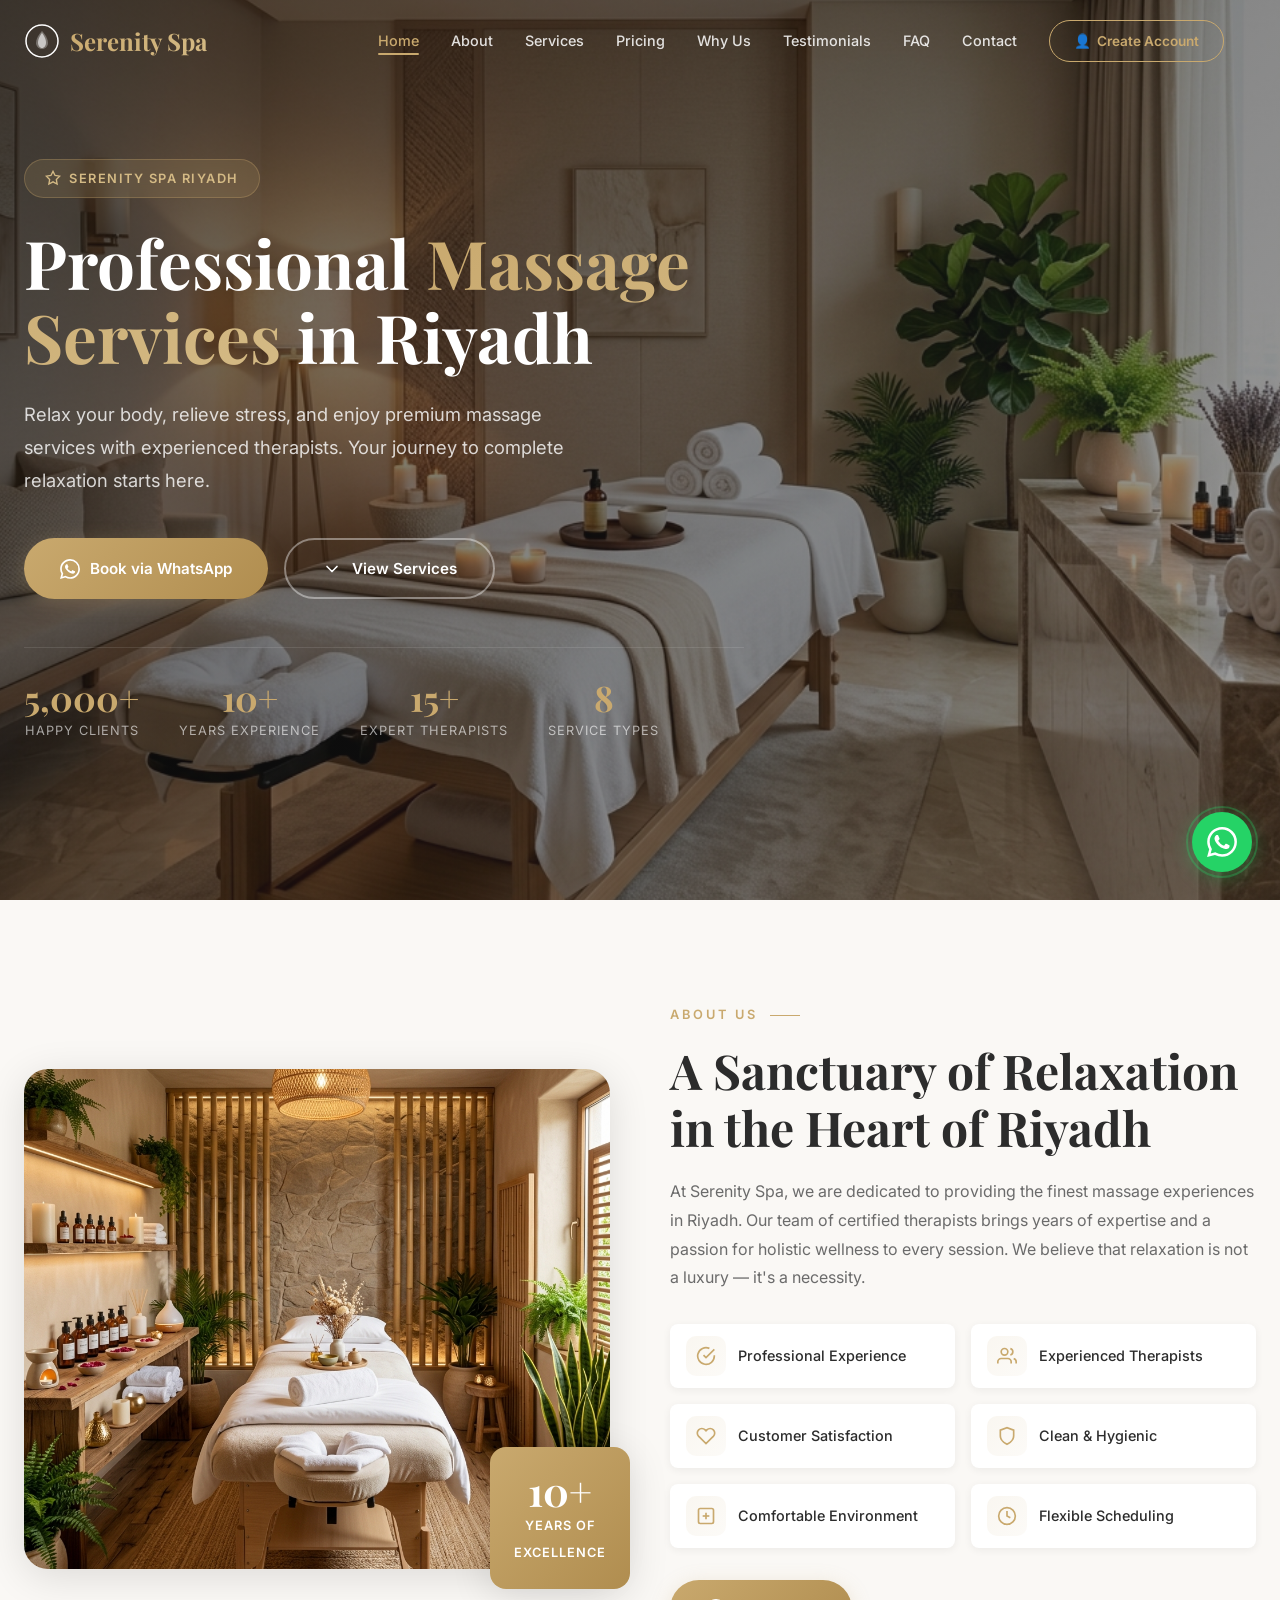
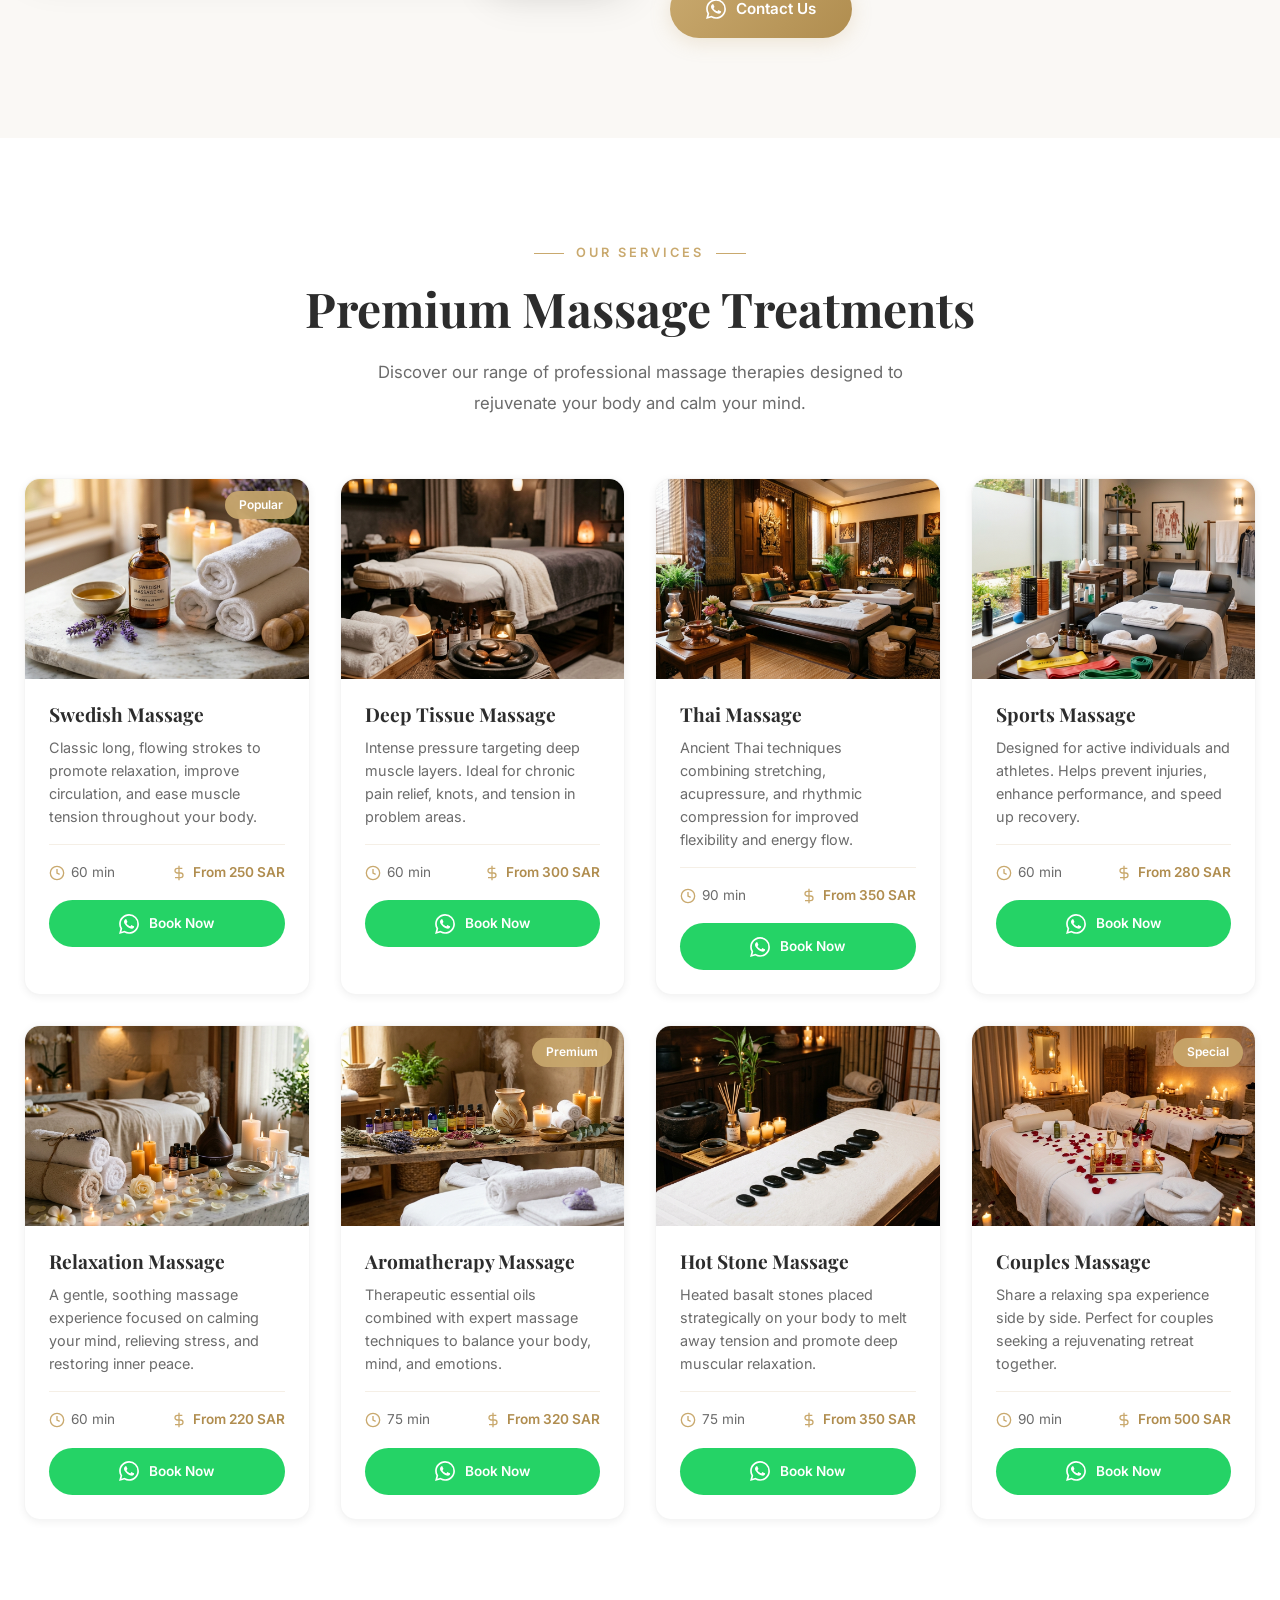
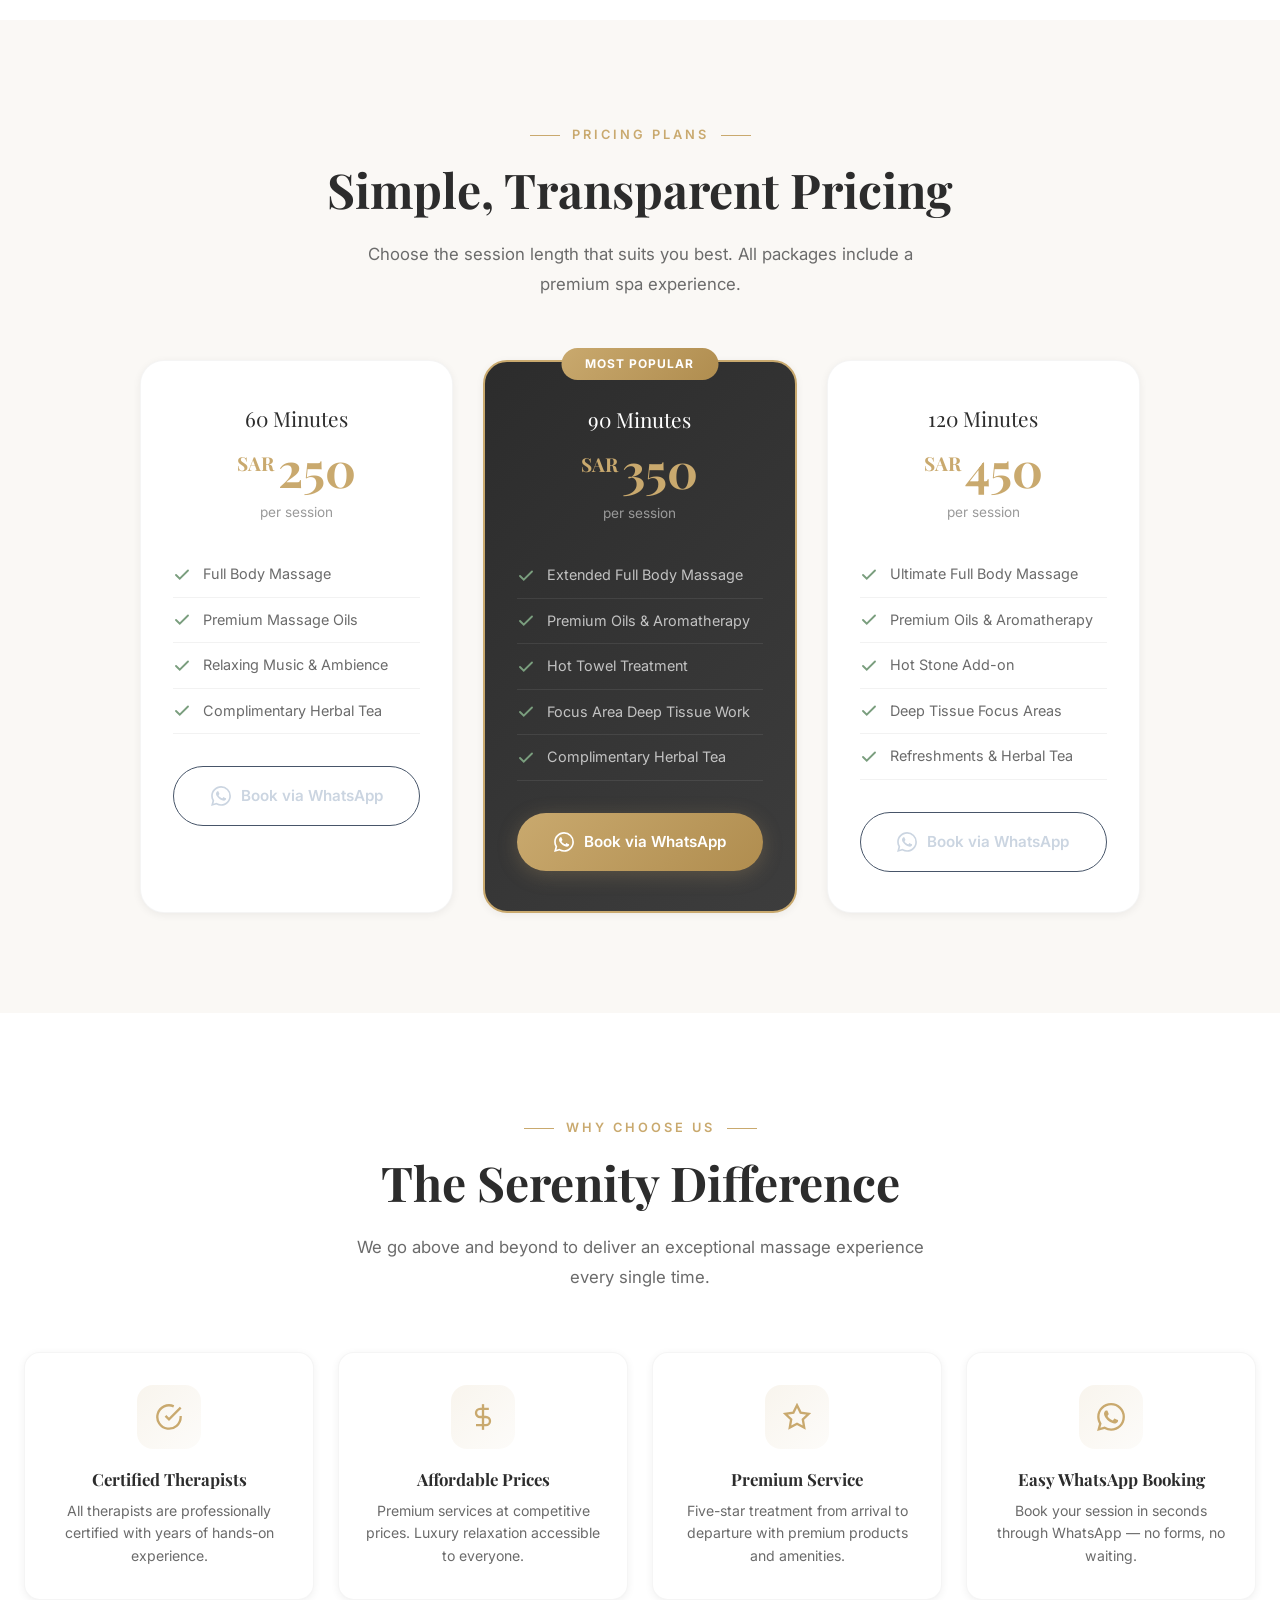
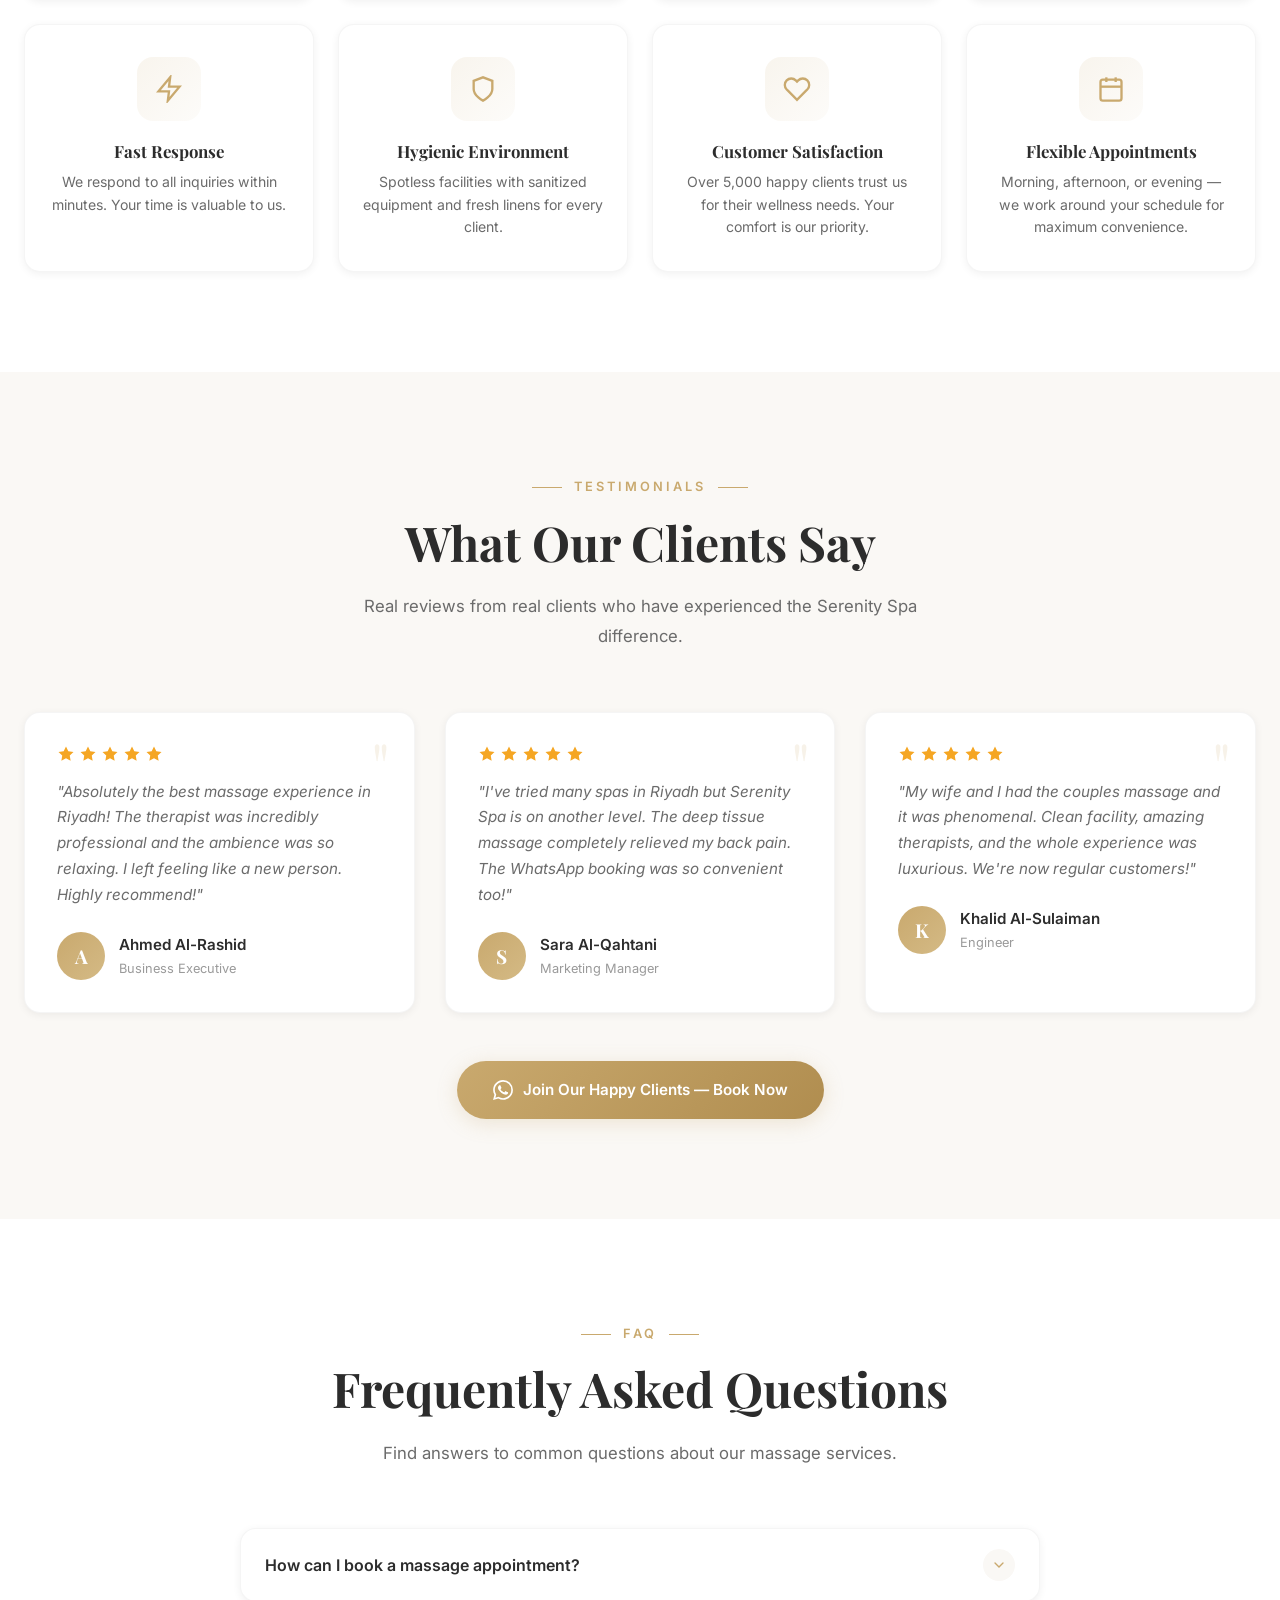
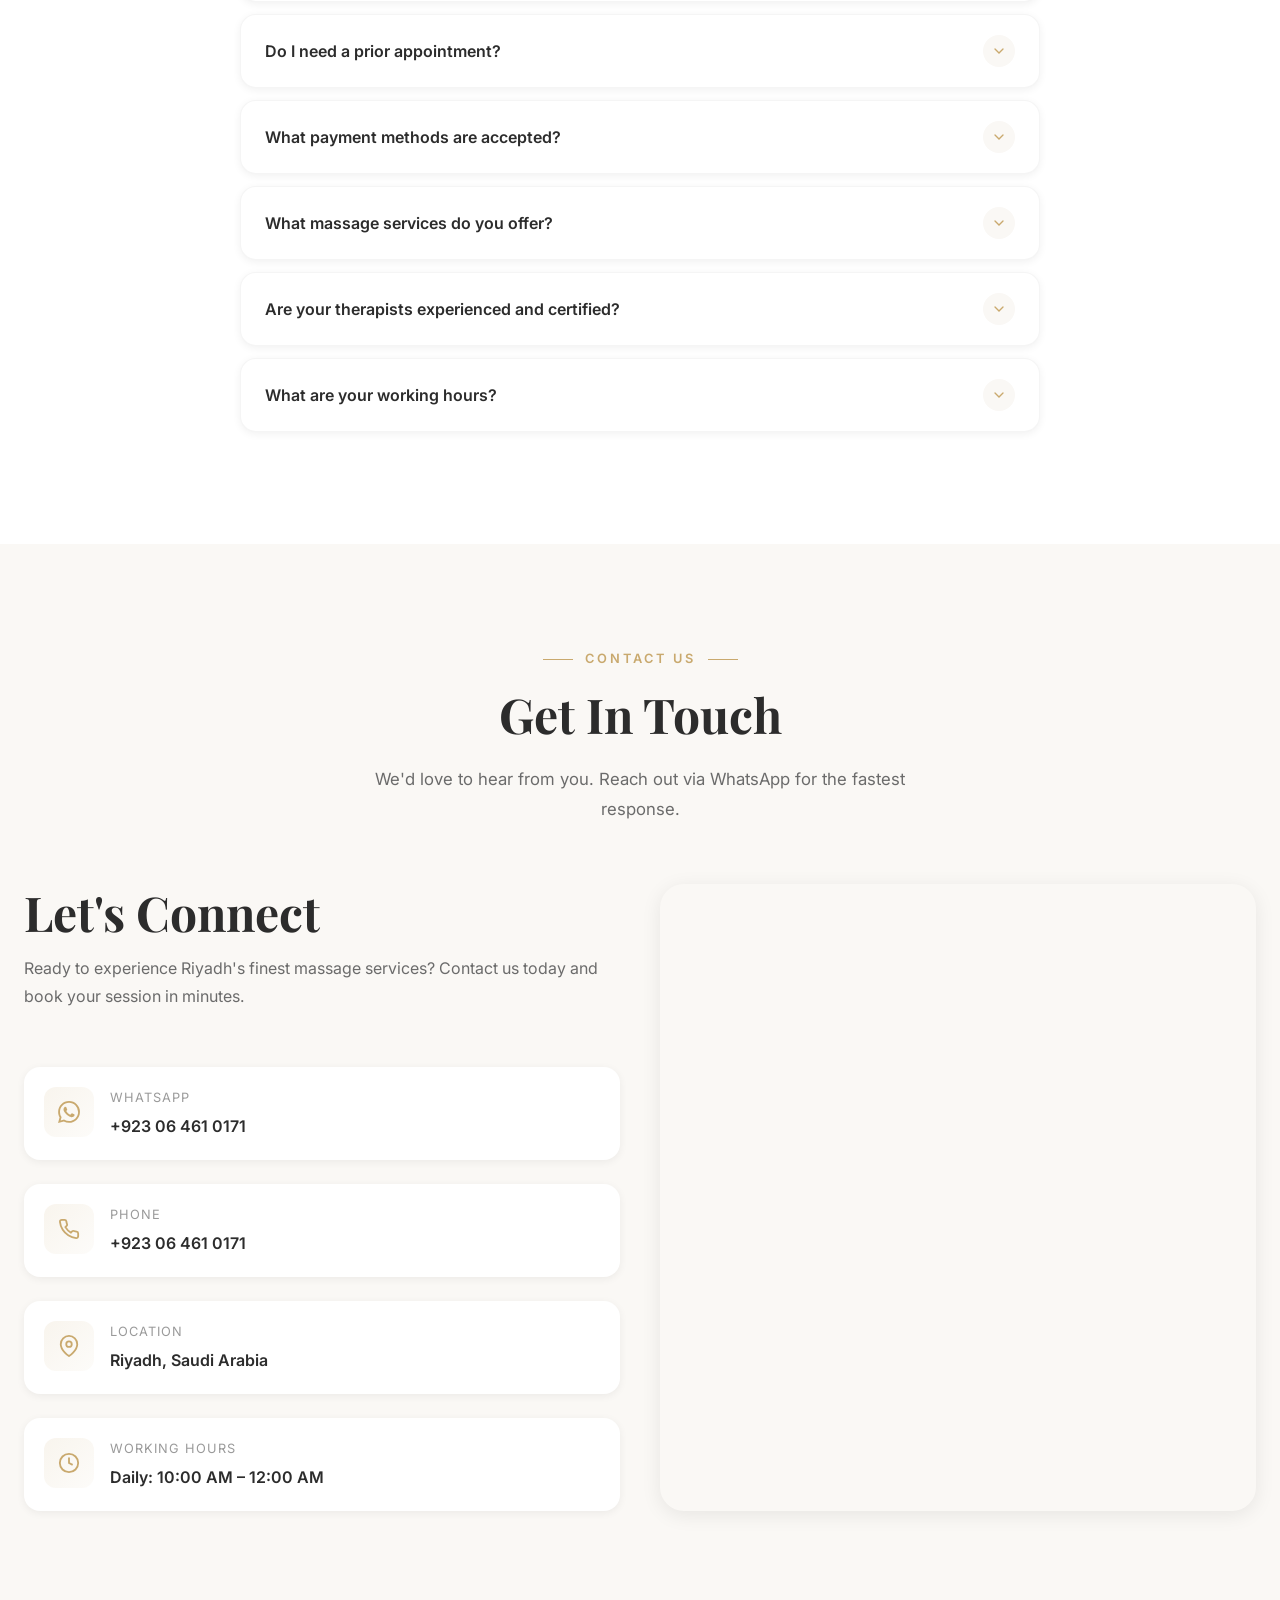
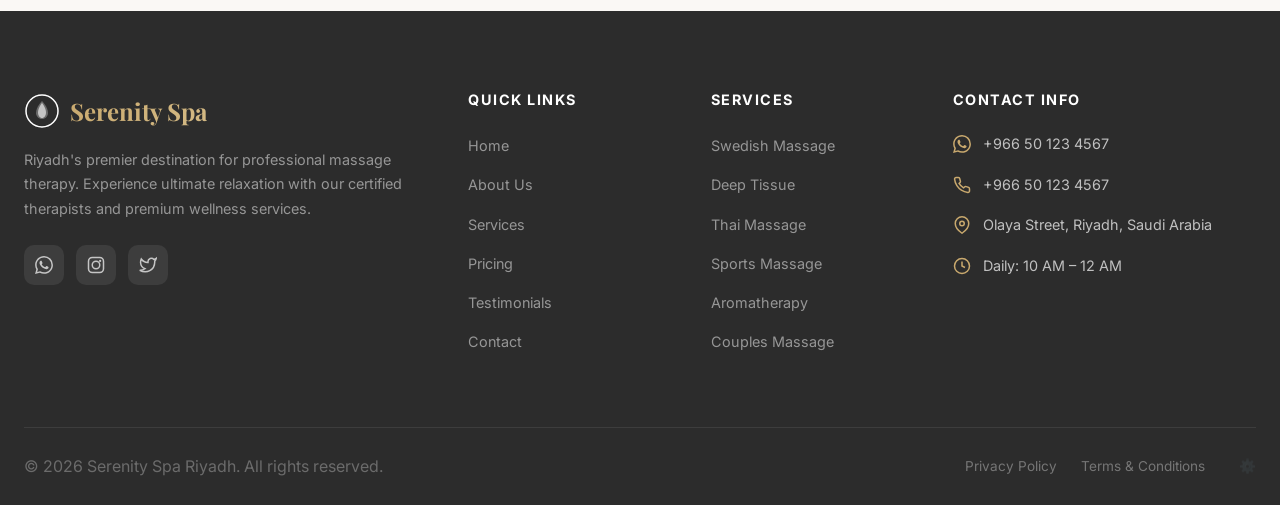
==== commit 0fddc7b7: "admin pannel securing" ====
--- a/index.html
+++ b/index.html
@@ -1281,7 +1281,7 @@
         <div class="footer-bottom-links">
           <a href="#">Privacy Policy</a>
           <a href="#">Terms & Conditions</a>
-          <a href="admin.html" class="admin-link">⚙️ Admin Panel</a>
+          <a href="admin.html" class="admin-link hidden-admin-link" aria-label="Admin Panel">⚙️</a>
         </div>
       </div>
     </div>
--- a/styles.css
+++ b/styles.css
@@ -2235,4 +2235,19 @@
   color: #ffffff;
 }
 
-
+/* Subtle Hidden Admin Link in Footer */
+.hidden-admin-link {
+  opacity: 0.25;
+  font-size: 0.85rem;
+  margin-left: 10px;
+  text-decoration: none;
+  transition: opacity 0.3s ease, transform 0.3s ease;
+  display: inline-block;
+}
+
+.hidden-admin-link:hover {
+  opacity: 1;
+  transform: rotate(45deg);
+}
+
+
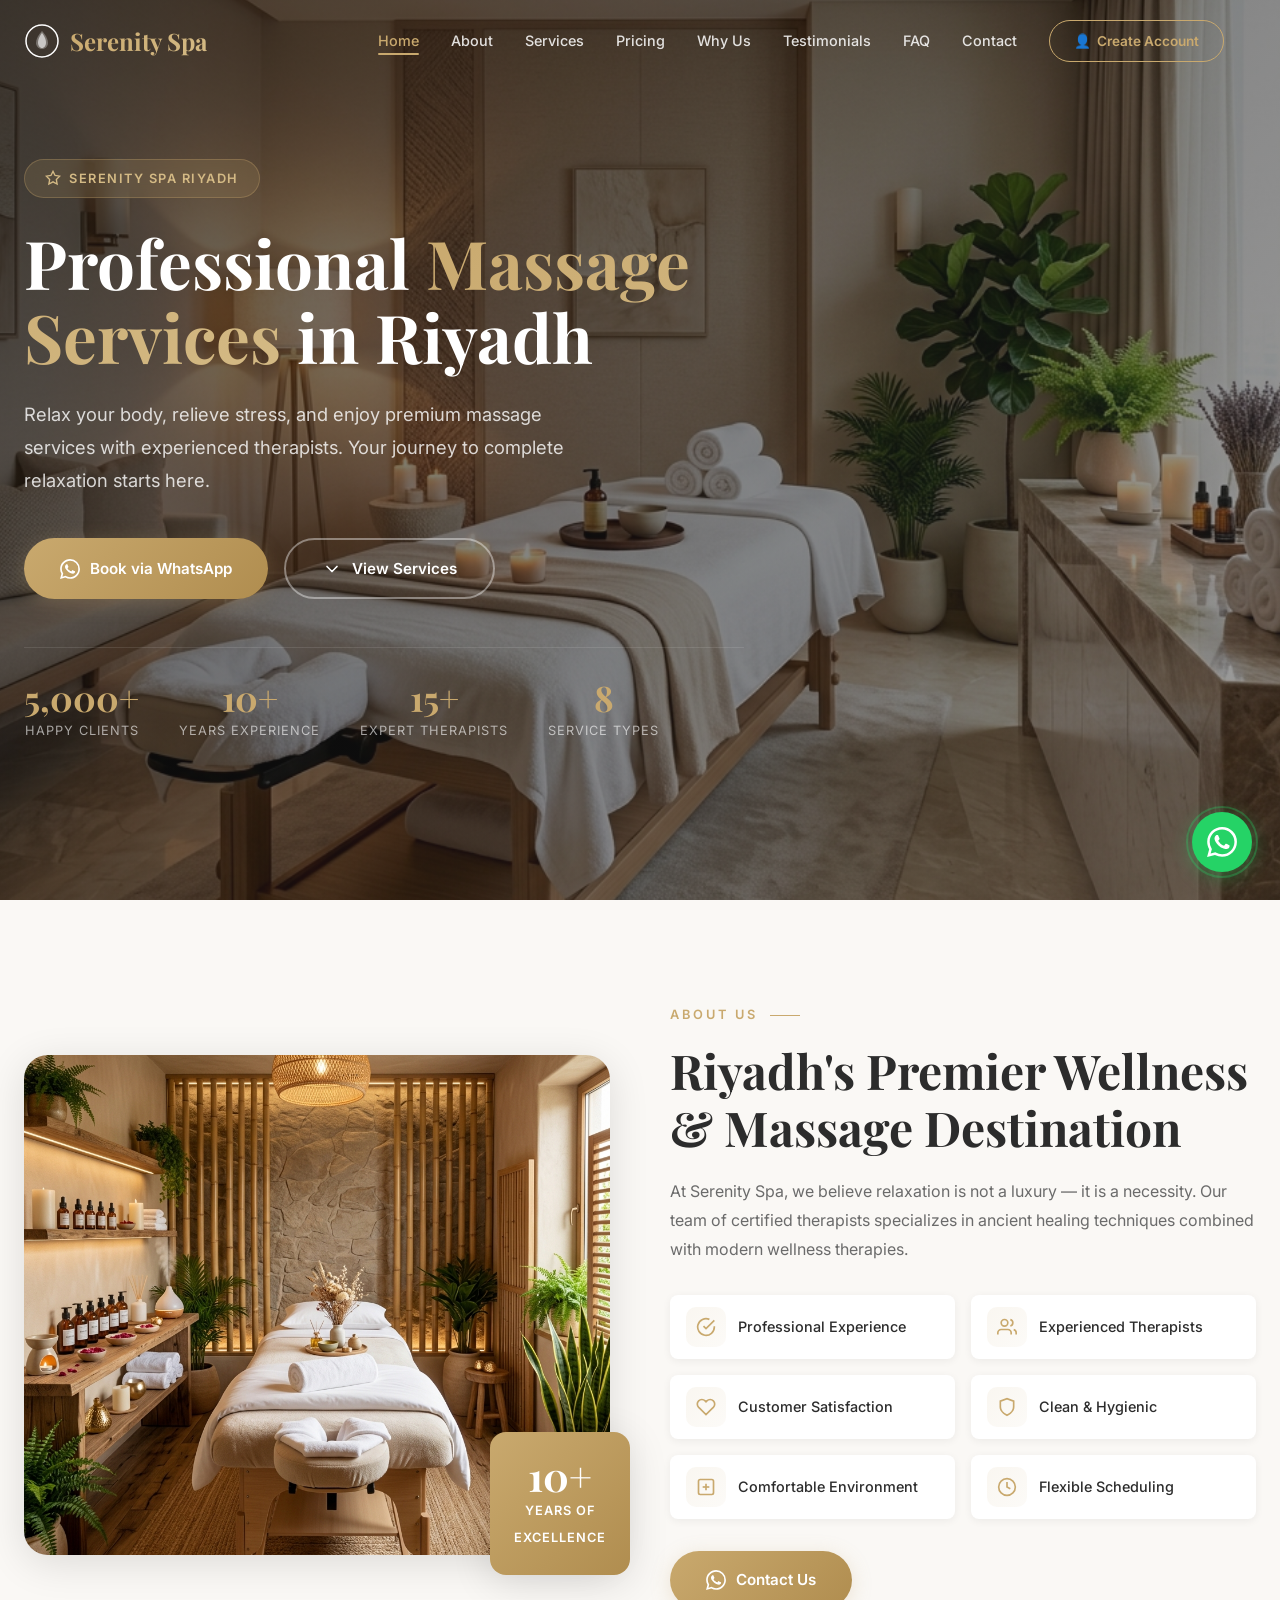
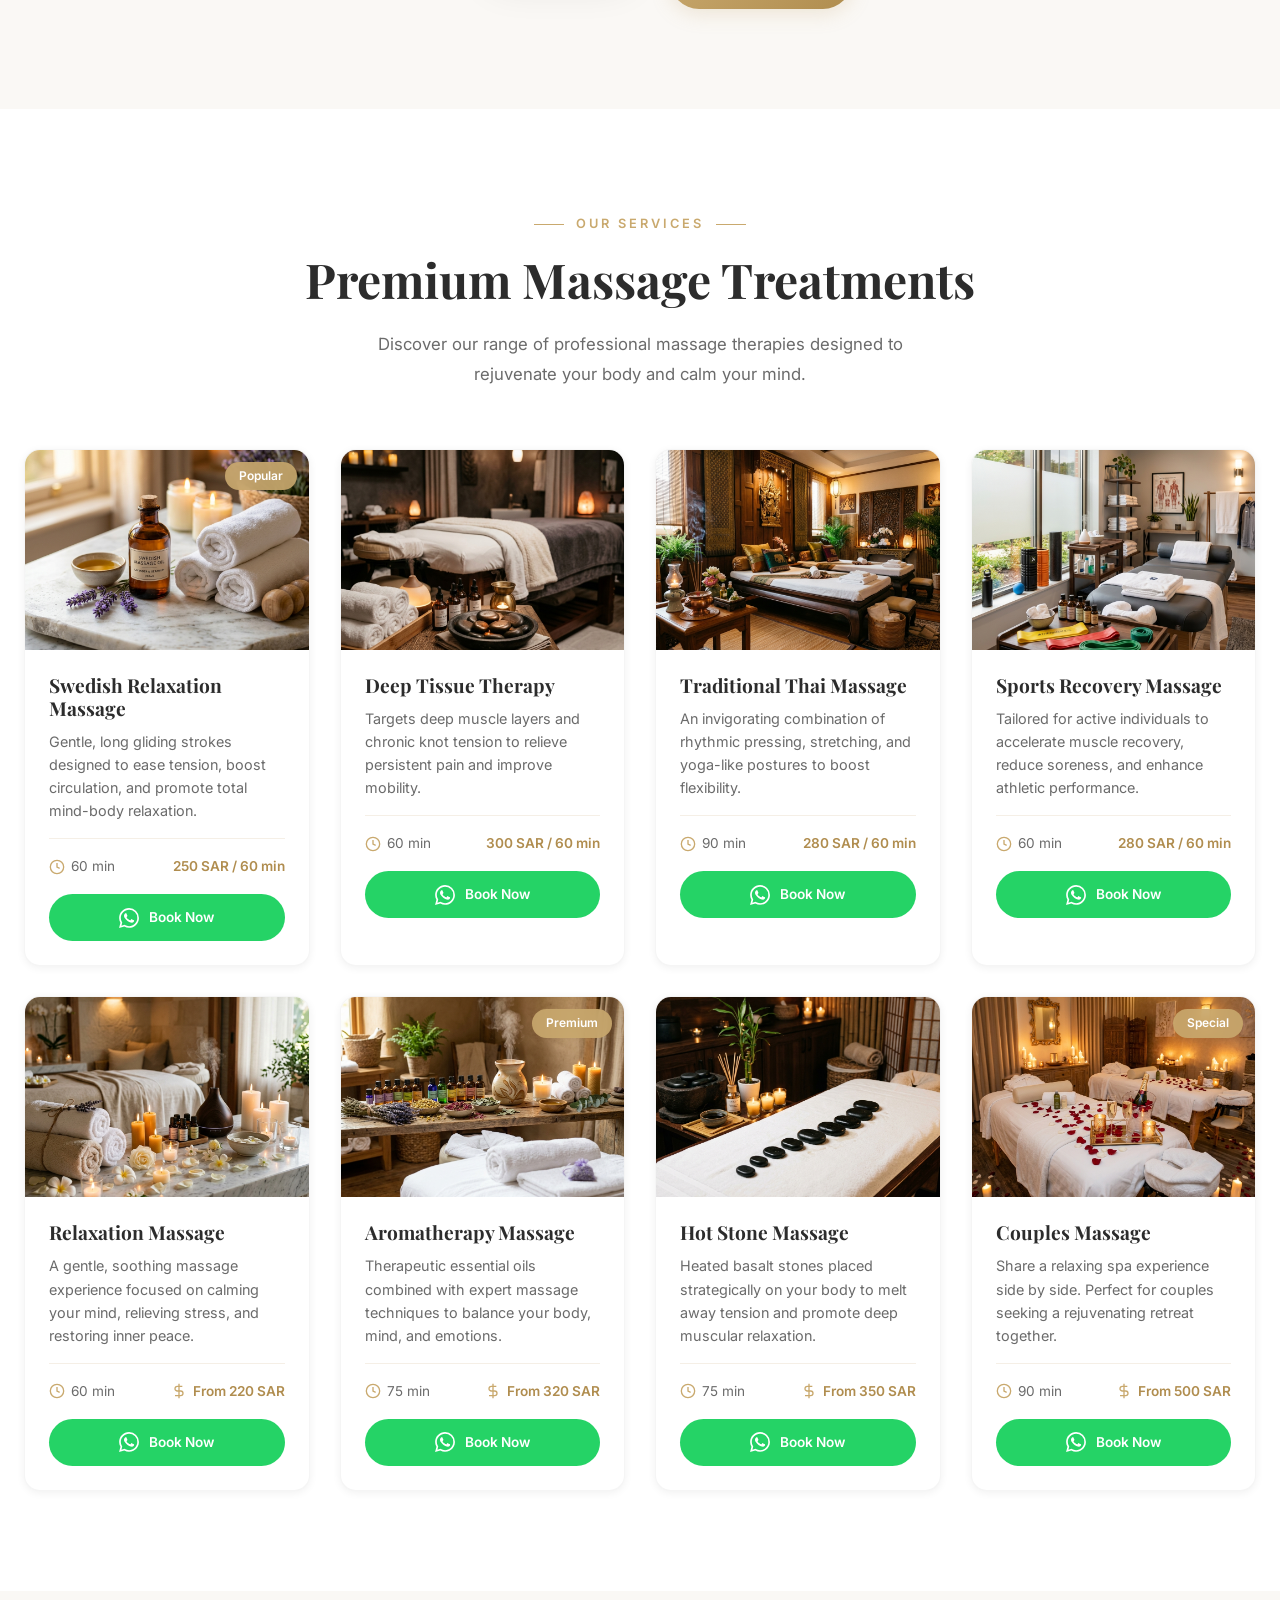
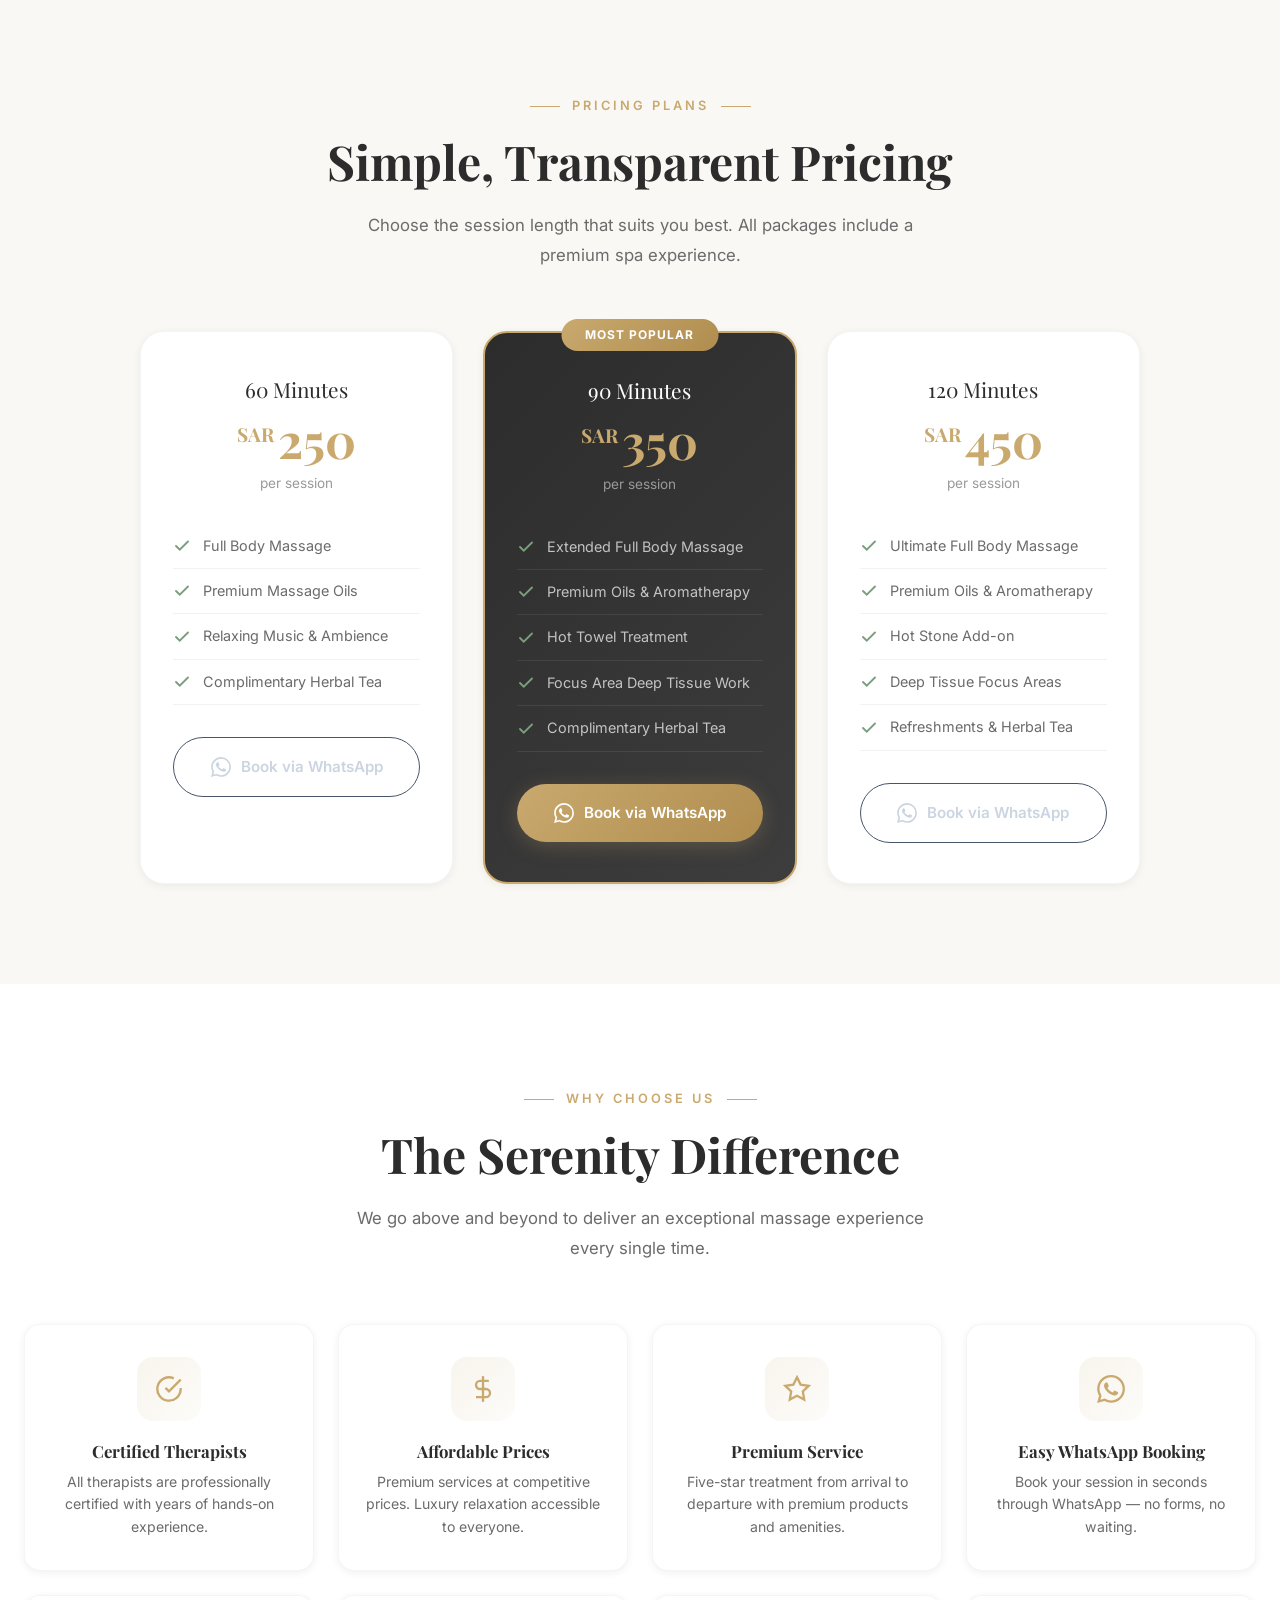
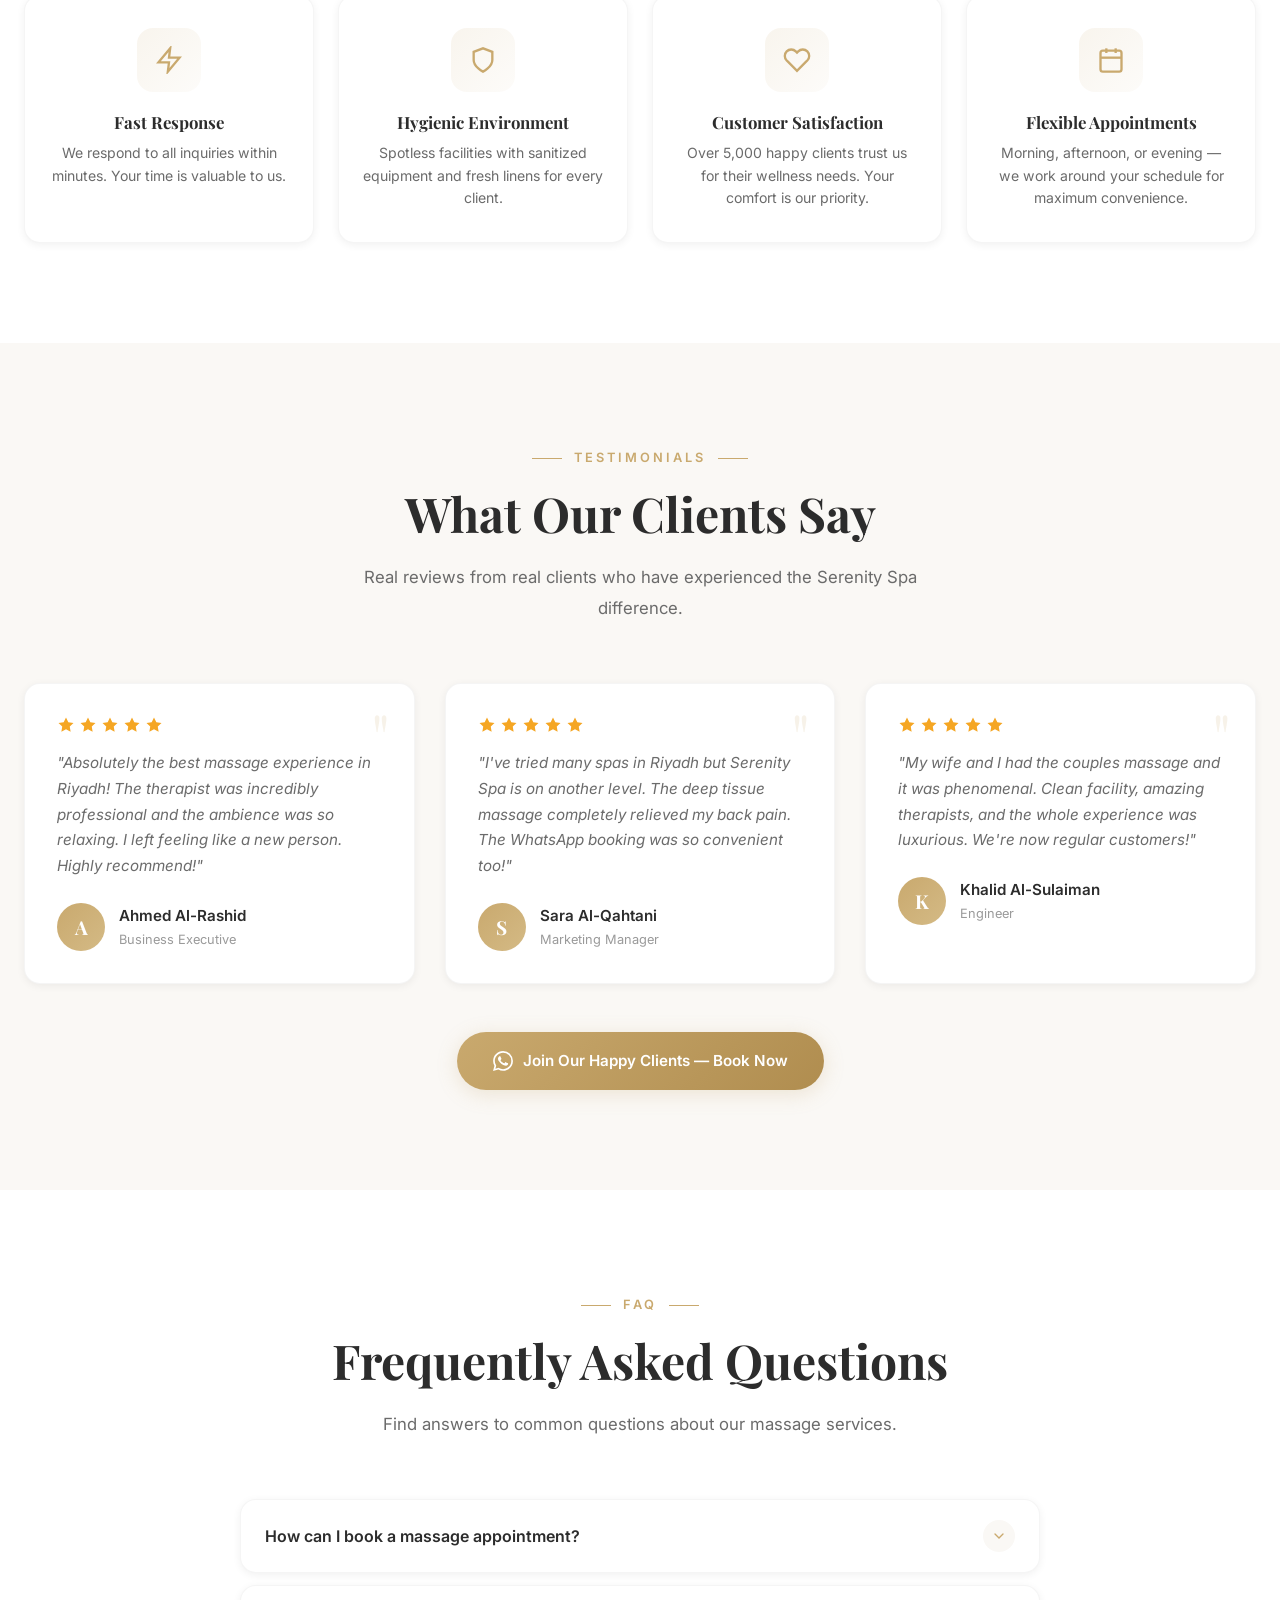
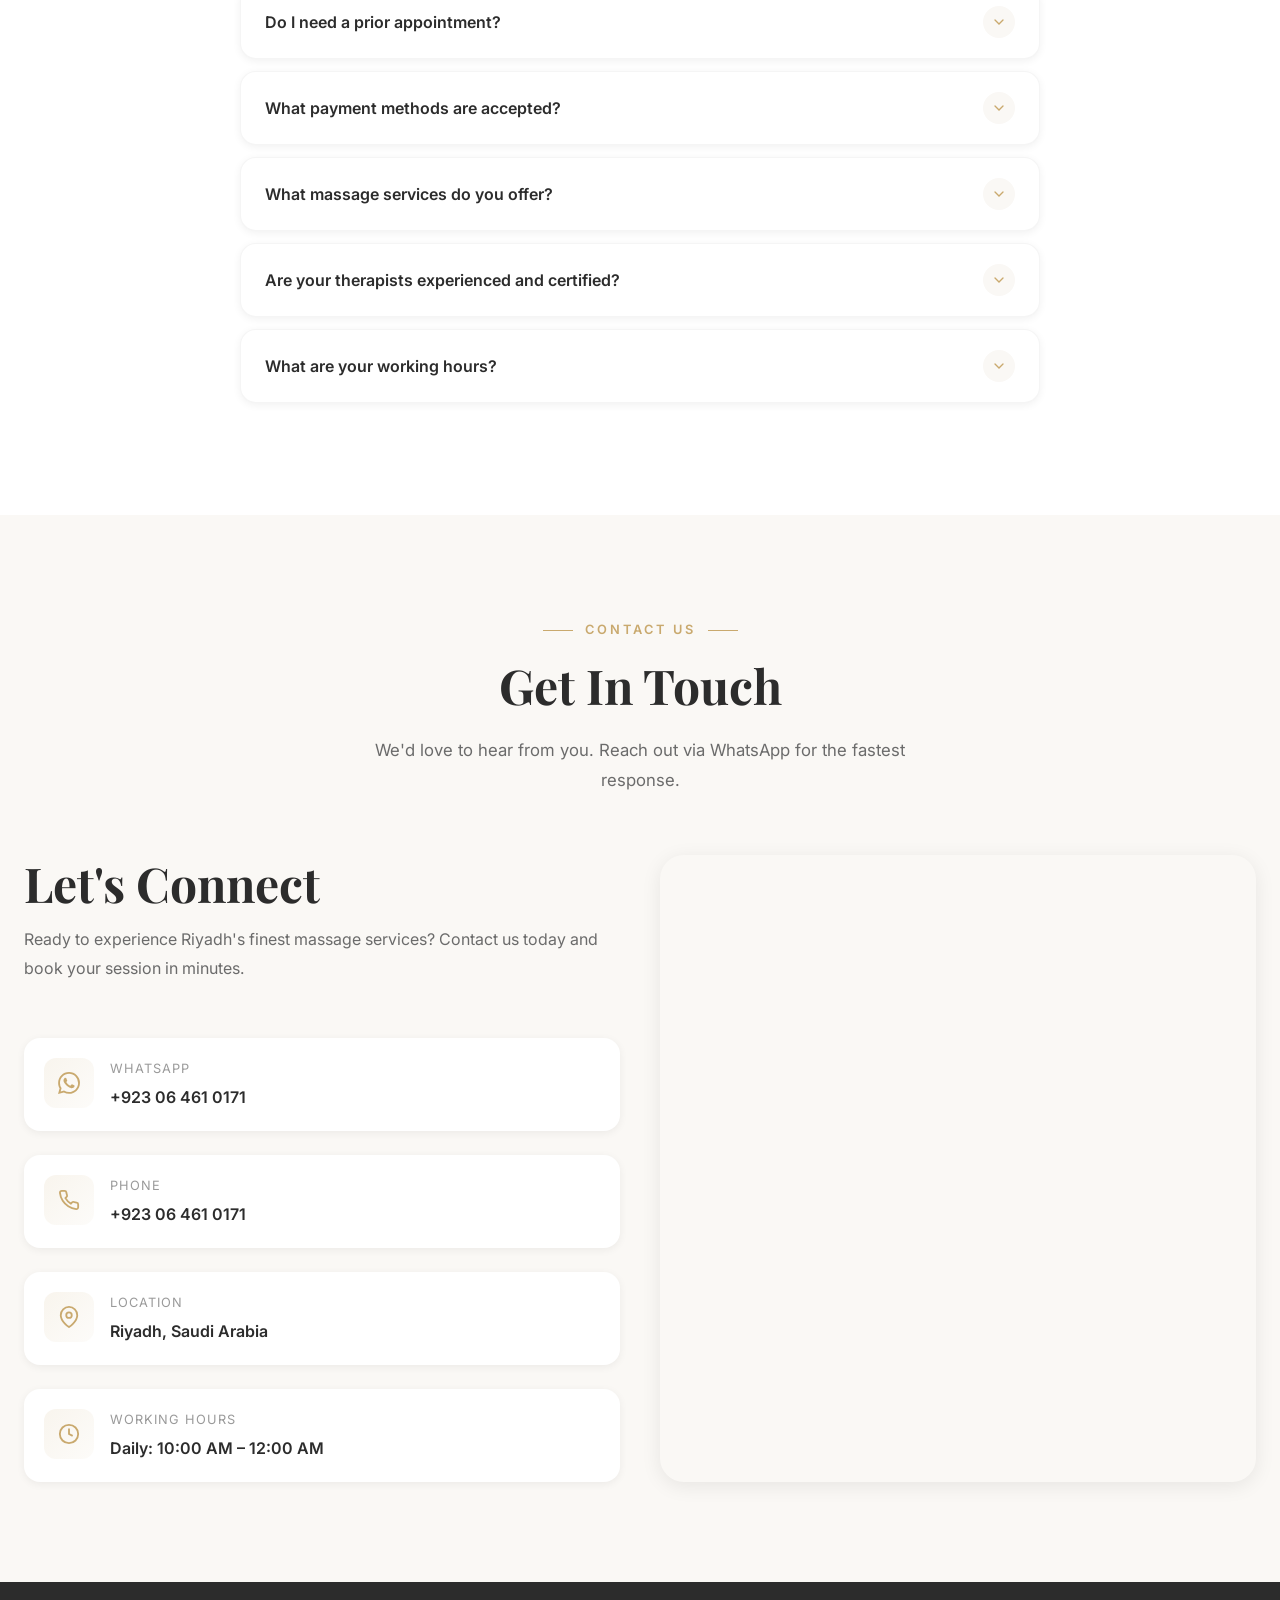
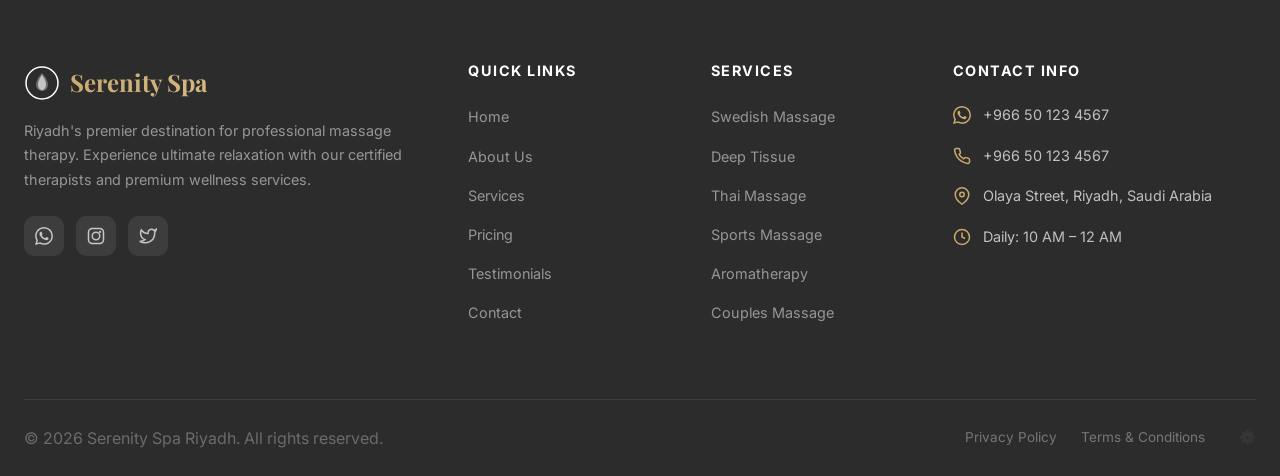
==== commit 0c5d0850: "changes to update SEO" ====
--- a/index.html
+++ b/index.html
@@ -13,12 +13,14 @@
 
   <!-- Search Engine & Verification -->
   <meta name="google-site-verification" content="" id="gsc-meta">
-  <link rel="canonical" href="https://serenityspariyadh.com/">
+  <link rel="canonical" href="https://massageriyad.com/">
 
   <!-- Open Graph -->
   <meta property="og:title" content="Serenity Spa — Premium Massage Services in Riyadh">
   <meta property="og:description"
     content="Relax your body, relieve stress, and enjoy premium massage services with experienced therapists in Riyadh.">
+  <meta property="og:url" content="https://massageriyad.com/">
+  <meta property="og:image" content="https://massageriyad.com/images/hero-bg.png">
   <meta property="og:type" content="website">
   <meta property="og:locale" content="en_SA">
 
@@ -30,7 +32,7 @@
     "@context": "https://schema.org",
     "@type": "DaySpa",
     "name": "Serenity Spa Riyadh",
-    "image": "https://serenityspariyadh.com/images/hero-bg.png",
+    "image": "https://massageriyad.com/images/hero-bg.png",
     "description": "Premium professional massage services in Riyadh, Saudi Arabia. Certified therapists, hygienic environment.",
     "address": {
       "@type": "PostalAddress",
@@ -42,7 +44,7 @@
       "latitude": 24.7136,
       "longitude": 46.6753
     },
-    "url": "https://serenityspariyadh.com",
+    "url": "https://massageriyad.com",
     "telephone": "+966501234567",
     "priceRange": "$$",
     "openingHoursSpecification": [
@@ -209,8 +211,8 @@
         </div>
         <div class="about-content reveal-right">
           <span class="section-label">About Us</span>
-          <h2 class="section-title">A Sanctuary of Relaxation in the Heart of Riyadh</h2>
-          <p class="about-text">At Serenity Spa, we are dedicated to providing the finest massage experiences in Riyadh.
+          <h2 class="section-title" data-site-key="about_title">A Sanctuary of Relaxation in the Heart of Riyadh</h2>
+          <p class="about-text" data-site-key="about_desc">At Serenity Spa, we are dedicated to providing the finest massage experiences in Riyadh.
             Our team of certified therapists brings years of expertise and a passion for holistic wellness to every
             session. We believe that relaxation is not a luxury — it's a necessity.</p>
           <div class="about-features">
@@ -303,8 +305,8 @@
             <span class="service-card-badge">Popular</span>
           </div>
           <div class="service-card-body">
-            <h3 class="service-card-title">Swedish Massage</h3>
-            <p class="service-card-desc">Classic long, flowing strokes to promote relaxation, improve circulation, and
+            <h3 class="service-card-title" data-service-title="swedish">Swedish Massage</h3>
+            <p class="service-card-desc" data-service-desc="swedish">Classic long, flowing strokes to promote relaxation, improve circulation, and
               ease muscle tension throughout your body.</p>
             <div class="service-card-meta">
               <span class="service-card-duration">
@@ -314,13 +316,7 @@
                 </svg>
                 60 min
               </span>
-              <span class="service-card-price">
-                <svg viewBox="0 0 24 24" fill="none" stroke="currentColor" stroke-width="2">
-                  <line x1="12" y1="1" x2="12" y2="23" />
-                  <path d="M17 5H9.5a3.5 3.5 0 000 7h5a3.5 3.5 0 010 7H6" />
-                </svg>
-                From 250 SAR
-              </span>
+              <span class="service-card-price" data-service-price="swedish">From 250 SAR</span>
             </div>
             <a href="https://wa.me/923064610171?text=Hello%2C%20I%20would%20like%20to%20book%20a%20Swedish%20Massage."
               class="btn btn--whatsapp btn--small" target="_blank" rel="noopener">
@@ -340,8 +336,8 @@
               loading="lazy" data-service-img="deeptissue">
           </div>
           <div class="service-card-body">
-            <h3 class="service-card-title">Deep Tissue Massage</h3>
-            <p class="service-card-desc">Intense pressure targeting deep muscle layers. Ideal for chronic pain relief,
+            <h3 class="service-card-title" data-service-title="deeptissue">Deep Tissue Massage</h3>
+            <p class="service-card-desc" data-service-desc="deeptissue">Intense pressure targeting deep muscle layers. Ideal for chronic pain relief,
               knots, and tension in problem areas.</p>
             <div class="service-card-meta">
               <span class="service-card-duration">
@@ -351,13 +347,7 @@
                 </svg>
                 60 min
               </span>
-              <span class="service-card-price">
-                <svg viewBox="0 0 24 24" fill="none" stroke="currentColor" stroke-width="2">
-                  <line x1="12" y1="1" x2="12" y2="23" />
-                  <path d="M17 5H9.5a3.5 3.5 0 000 7h5a3.5 3.5 0 010 7H6" />
-                </svg>
-                From 300 SAR
-              </span>
+              <span class="service-card-price" data-service-price="deeptissue">From 300 SAR</span>
             </div>
             <a href="https://wa.me/923064610171?text=Hello%2C%20I%20would%20like%20to%20book%20a%20Deep%20Tissue%20Massage."
               class="btn btn--whatsapp btn--small" target="_blank" rel="noopener">
@@ -377,8 +367,8 @@
               loading="lazy" data-service-img="thai">
           </div>
           <div class="service-card-body">
-            <h3 class="service-card-title">Thai Massage</h3>
-            <p class="service-card-desc">Ancient Thai techniques combining stretching, acupressure, and rhythmic
+            <h3 class="service-card-title" data-service-title="thai">Thai Massage</h3>
+            <p class="service-card-desc" data-service-desc="thai">Ancient Thai techniques combining stretching, acupressure, and rhythmic
               compression for improved flexibility and energy flow.</p>
             <div class="service-card-meta">
               <span class="service-card-duration">
@@ -388,13 +378,7 @@
                 </svg>
                 90 min
               </span>
-              <span class="service-card-price">
-                <svg viewBox="0 0 24 24" fill="none" stroke="currentColor" stroke-width="2">
-                  <line x1="12" y1="1" x2="12" y2="23" />
-                  <path d="M17 5H9.5a3.5 3.5 0 000 7h5a3.5 3.5 0 010 7H6" />
-                </svg>
-                From 350 SAR
-              </span>
+              <span class="service-card-price" data-service-price="thai">From 350 SAR</span>
             </div>
             <a href="https://wa.me/923064610171?text=Hello%2C%20I%20would%20like%20to%20book%20a%20Thai%20Massage."
               class="btn btn--whatsapp btn--small" target="_blank" rel="noopener">
@@ -414,8 +398,8 @@
               height="200" loading="lazy" data-service-img="sports">
           </div>
           <div class="service-card-body">
-            <h3 class="service-card-title">Sports Massage</h3>
-            <p class="service-card-desc">Designed for active individuals and athletes. Helps prevent injuries, enhance
+            <h3 class="service-card-title" data-service-title="sports">Sports Massage</h3>
+            <p class="service-card-desc" data-service-desc="sports">Designed for active individuals and athletes. Helps prevent injuries, enhance
               performance, and speed up recovery.</p>
             <div class="service-card-meta">
               <span class="service-card-duration">
@@ -425,13 +409,7 @@
                 </svg>
                 60 min
               </span>
-              <span class="service-card-price">
-                <svg viewBox="0 0 24 24" fill="none" stroke="currentColor" stroke-width="2">
-                  <line x1="12" y1="1" x2="12" y2="23" />
-                  <path d="M17 5H9.5a3.5 3.5 0 000 7h5a3.5 3.5 0 010 7H6" />
-                </svg>
-                From 280 SAR
-              </span>
+              <span class="service-card-price" data-service-price="sports">From 280 SAR</span>
             </div>
             <a href="https://wa.me/923064610171?text=Hello%2C%20I%20would%20like%20to%20book%20a%20Sports%20Massage."
               class="btn btn--whatsapp btn--small" target="_blank" rel="noopener">
--- a/styles.css
+++ b/styles.css
@@ -1273,12 +1273,16 @@
   color: var(--color-gold);
 }
 
-/* ===== Floating WhatsApp Button ===== */
 .whatsapp-float {
   position: fixed;
   bottom: 28px;
   right: 28px;
   z-index: 999;
+  transition: bottom 0.3s ease, transform 0.3s ease;
+}
+
+.whatsapp-float.footer-active {
+  bottom: 100px;
 }
 
 .whatsapp-float a {
